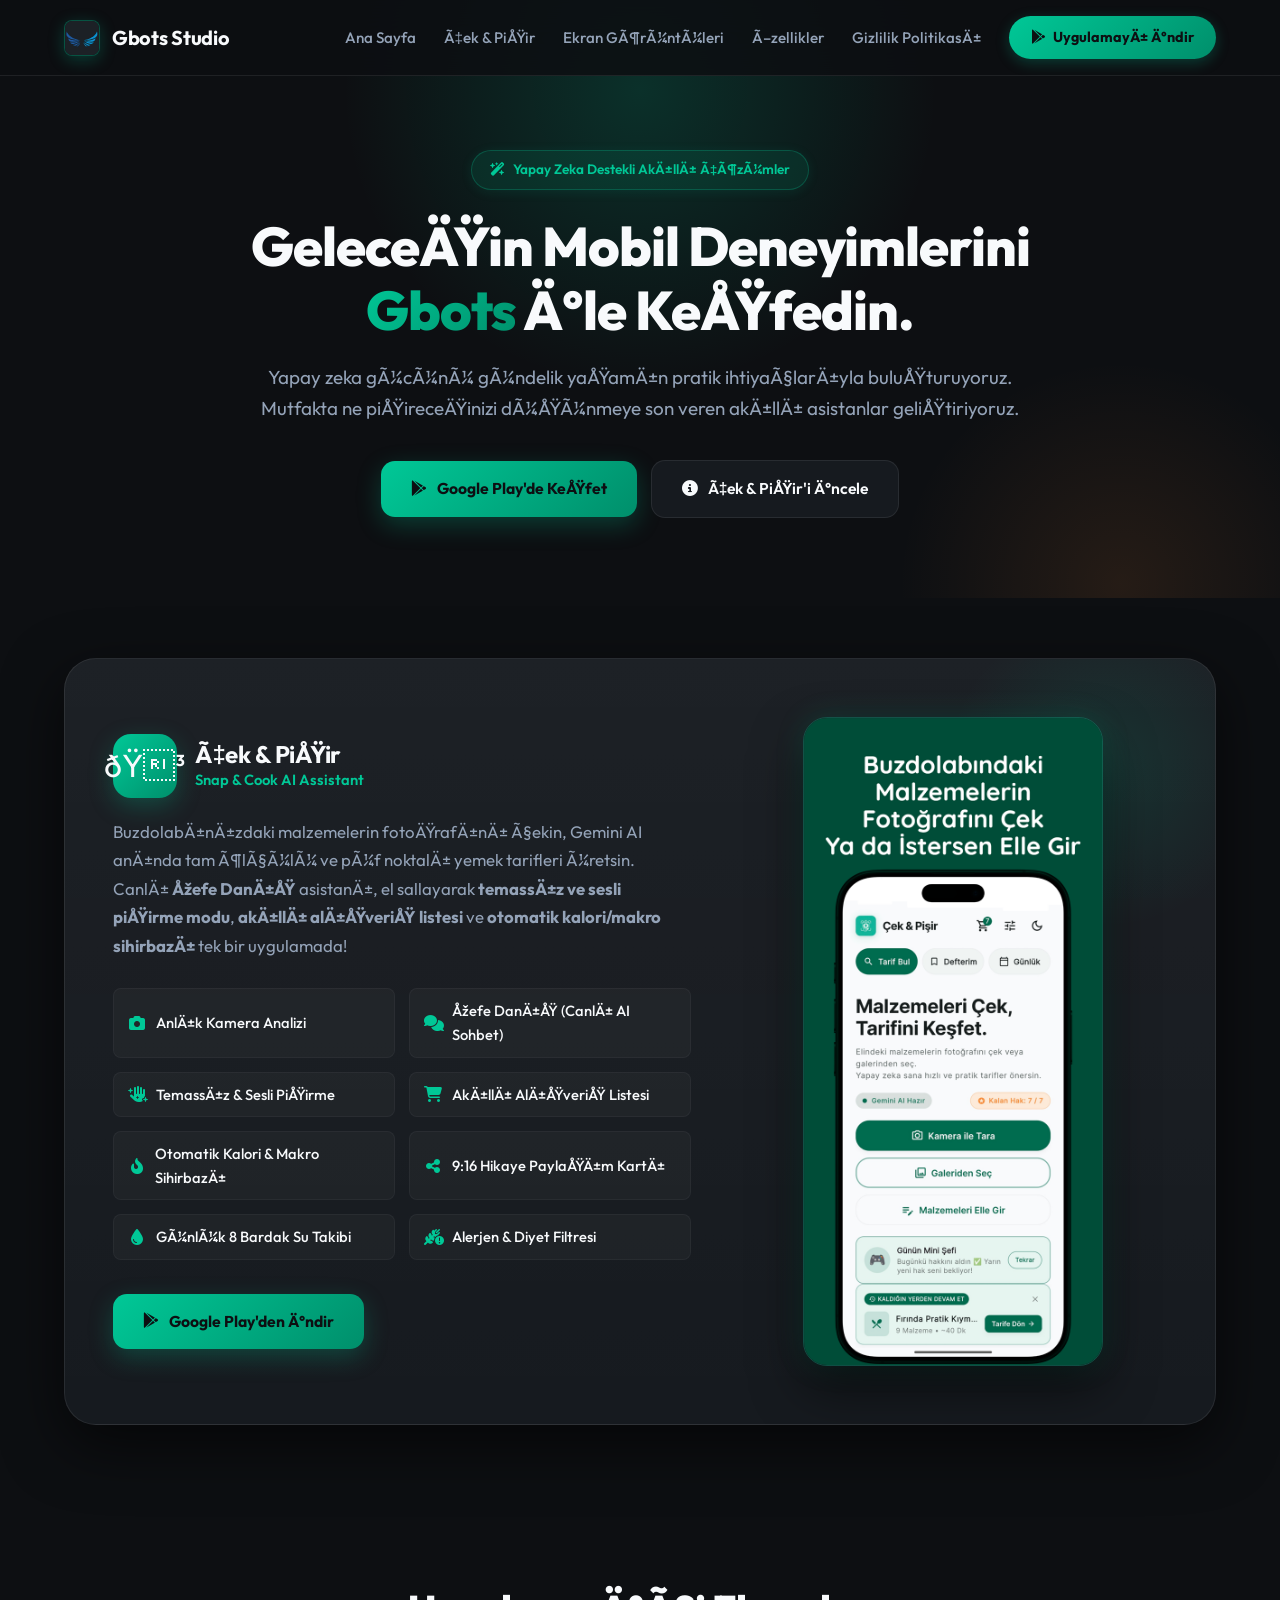
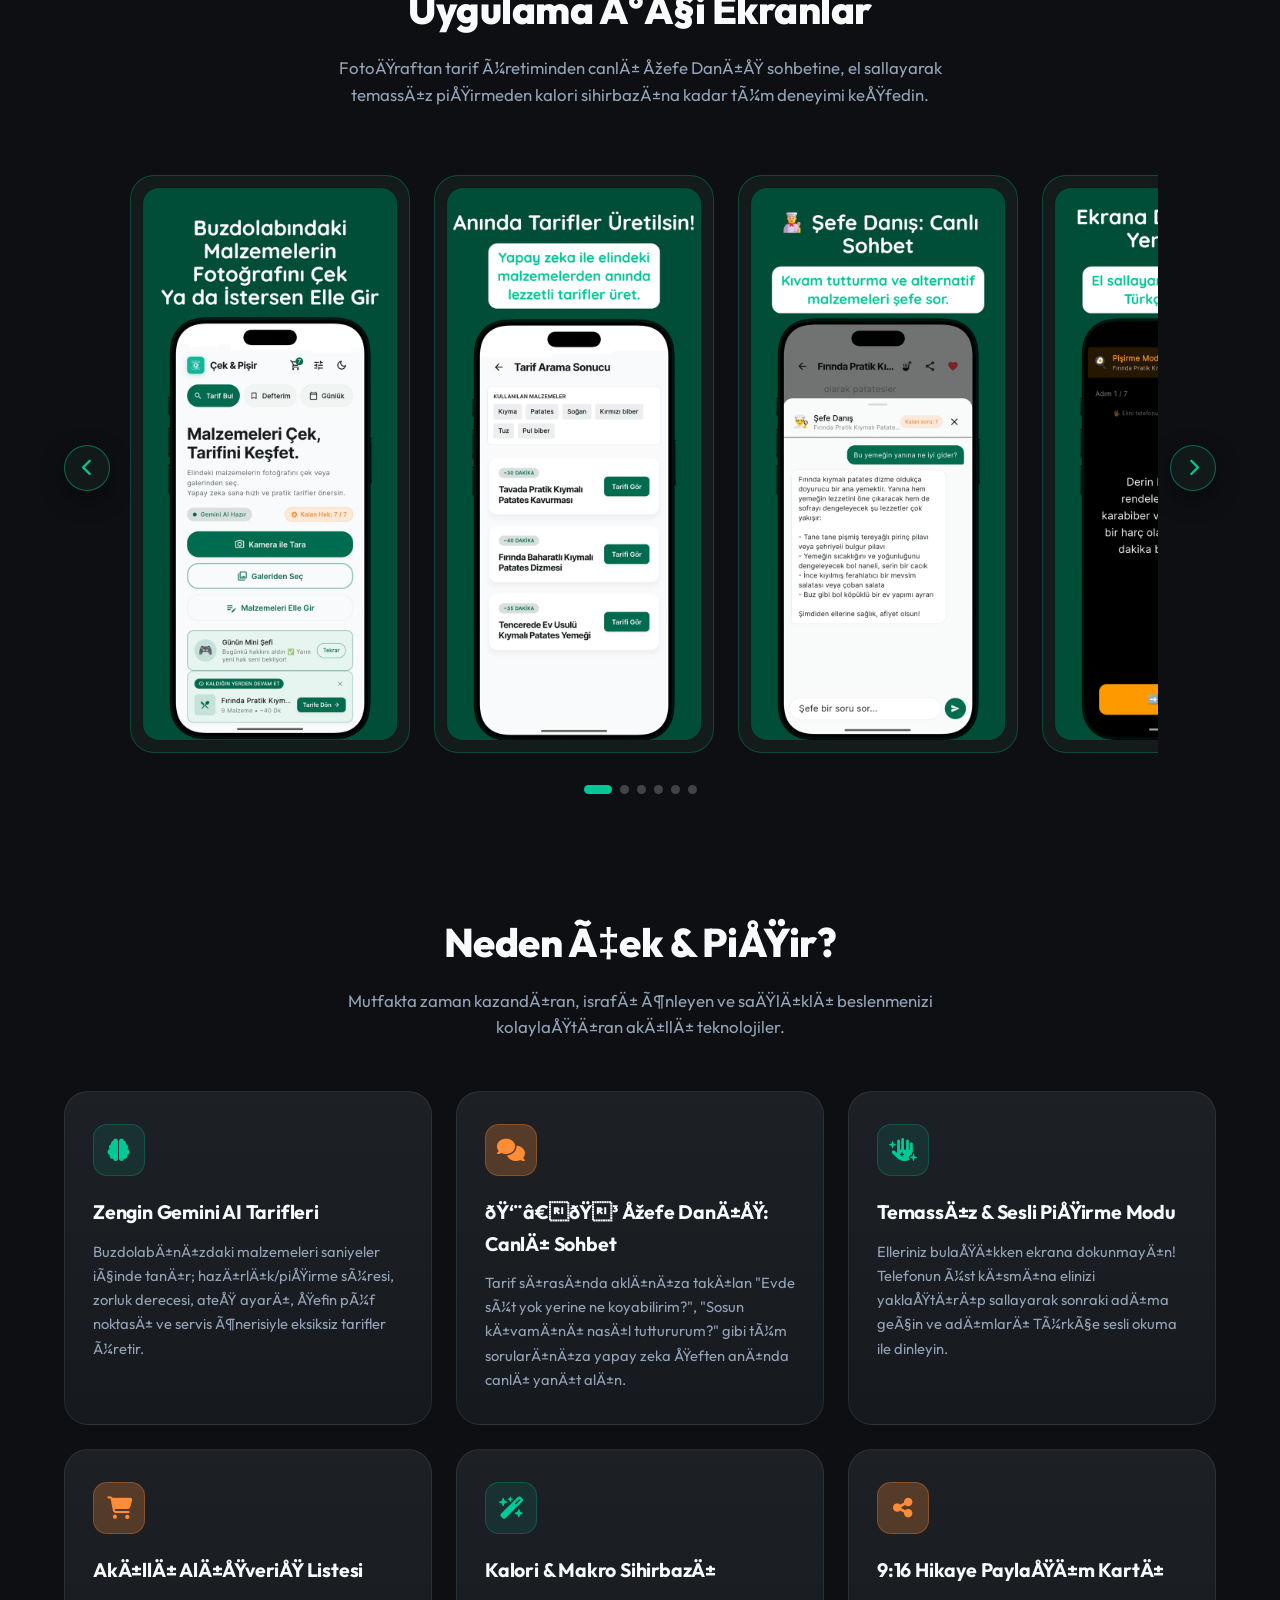
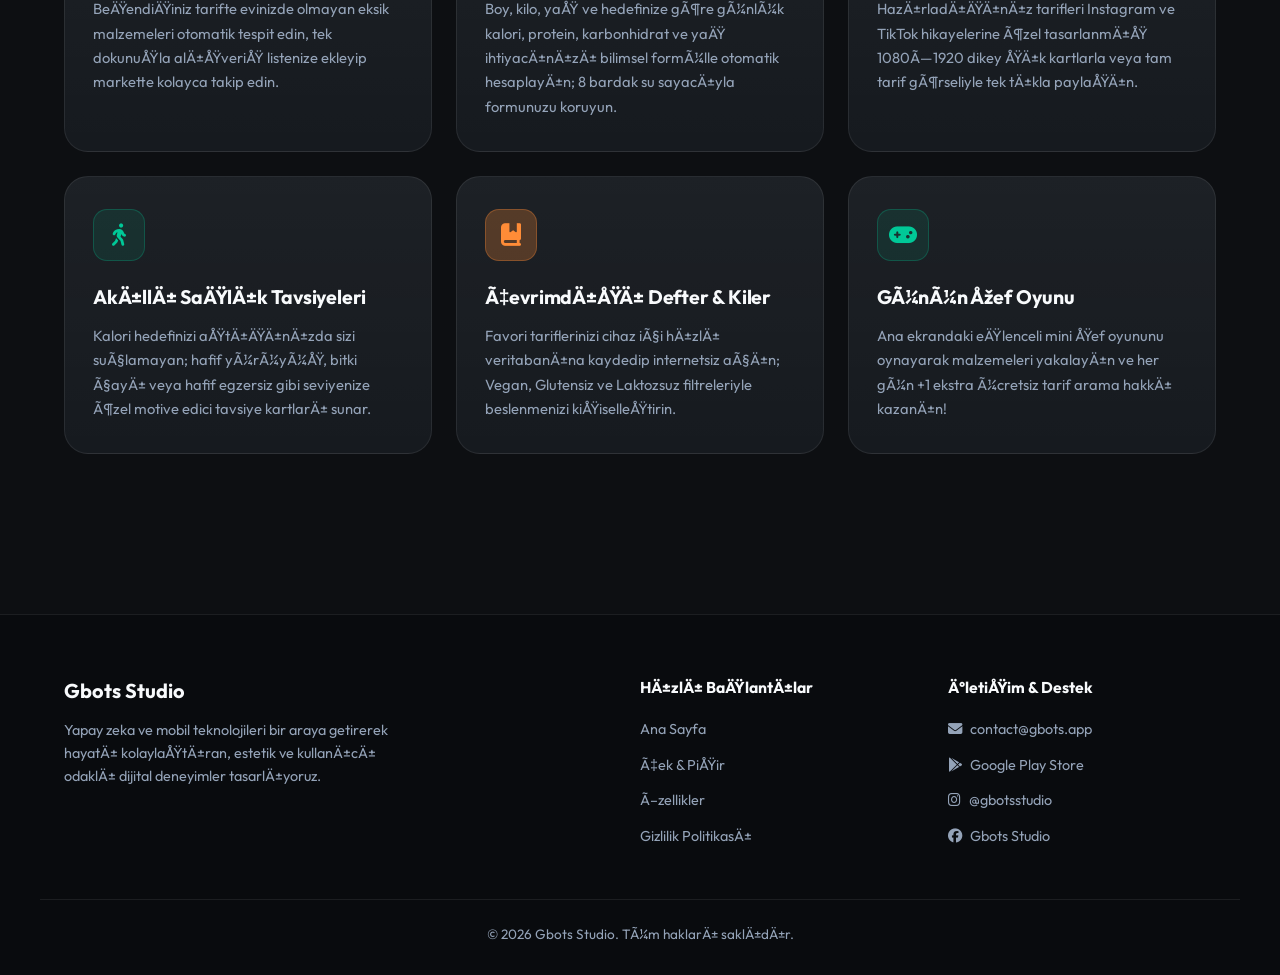
==== index.html @ 01e2a4a3 "Convert app screenshots section into interactive horizontal carousel" ====
<!DOCTYPE html>
<html lang="tr">
<head>
  <!-- Google tag (gtag.js) -->
  <script async src="https://www.googletagmanager.com/gtag/js?id=G-J3KHKY1W8P"></script>
  <script>
    window.dataLayer = window.dataLayer || [];
    function gtag(){dataLayer.push(arguments);}
    gtag('js', new Date());
  
    gtag('config', 'G-J3KHKY1W8P');
  </script>


	<meta name="yandex-verification" content="6ecc2328c390e54e" />


	<!-- Yandex.Metrika counter -->
	<script type="text/javascript">
    (function(m,e,t,r,i,k,a){
        m[i]=m[i]||function(){(m[i].a=m[i].a||[]).push(arguments)};
        m[i].l=1*new Date();
        for (var j = 0; j < document.scripts.length; j++) {if (document.scripts[j].src === r) { return; }}
        k=e.createElement(t),a=e.getElementsByTagName(t)[0],k.async=1,k.src=r,a.parentNode.insertBefore(k,a)
    })(window, document,'script','https://mc.yandex.ru/metrika/tag.js?id=114102320', 'ym');

    ym(114102320, 'init', {ssr:true, clickmap:true, referrer: document.referrer, url: location.href, accurateTrackBounce:true, trackLinks:true});
	</script>
	<noscript><div><img src="https://mc.yandex.ru/watch/114102320" style="position:absolute; left:-9999px;" alt="" /></div></noscript>
	<!-- /Yandex.Metrika counter -->

  <meta charset="UTF-8">
  <meta name="viewport" content="width=device-width, initial-scale=1.0, maximum-scale=5.0">
  
  <!-- Optimize Edilmiş SEO Başlık ve Açıklama -->
  <title>Çek & Pişir - Yapay Zeka Yemek Tarifi, Şefe Danış ve Kalori Asistanı | Gbots Studio</title>
  <meta name="description" content="Buzdolabındaki malzemelerin fotoğrafını çekin, Gemini AI destekli Çek & Pişir saniyeler içinde pratik yemek tarifleri üretsin. Canlı Şefe Danış sohbeti, temassız el sallama ile pişirme, akıllı alışveriş listesi ve kalori/makro sihirbazı tek uygulamada!">
  <meta name="keywords" content="çek ve pişir, yapay zeka yemek tarifi, şefe danış, buzdolabındaki malzemelerle yemek, temassız pişirme modu, akıllı alışveriş listesi, kalori takibi, makro hesaplama, su hatırlatıcı, gemini ai yemek asistanı, gbots studio">
  <meta name="author" content="Gbots Studio">
  <meta name="robots" content="index, follow">
  <meta name="theme-color" content="#00C897">
  <link rel="canonical" href="https://gbots.app/">

  <!-- Open Graph / Sosyal Medya Paylaşım Etiketleri -->
  <meta property="og:type" content="website">
  <meta property="og:locale" content="tr_TR">
  <meta property="og:url" content="https://gbots.app/">
  <meta property="og:site_name" content="Gbots Studio">
  <meta property="og:title" content="Çek & Pişir | Yapay Zeka Destekli Mutfak ve Kalori Asistanı">
  <meta property="og:description" content="Evdeki malzemelerin fotoğrafını çekin, Gemini AI anında lezzetli tarifler üretsin. Eller serbest pişirme modu ve kalori günlüğü bir arada!">
  <meta property="og:image" content="https://gbots.app/og-image.png">
  <meta property="og:image:width" content="1920">
  <meta property="og:image:height" content="1080">
  <meta property="og:image:alt" content="Çek & Pişir - Yapay Zeka Destekli Mutfak ve Kalori Asistanı">

  <!-- Twitter Card -->
  <meta name="twitter:card" content="summary_large_image">
  <meta name="twitter:title" content="Çek & Pişir | Yapay Zeka Yemek Tarifi ve Kalori Takibi">
  <meta name="twitter:description" content="Buzdolabındaki malzemeleri fotoğrafla, anında kişiselleştirilmiş tarifler al.">
  <meta name="twitter:image" content="https://gbots.app/og-image.png">

  <!-- Faviconlar -->
  <link rel="icon" href="favicon.ico">
  <link rel="icon" href="favicon.png" type="image/png" sizes="32x32">
  <link rel="icon" href="favicon.png" type="image/png" sizes="48x48">
  <link rel="icon" href="favicon.svg" type="image/svg+xml" sizes="any">
  <link rel="apple-touch-icon" href="apple-touch-icon.png" sizes="180x180">

  <!-- Fontlar ve Stiller -->
  <link rel="preconnect" href="https://fonts.googleapis.com">
  <link rel="preconnect" href="https://fonts.gstatic.com" crossorigin>
  <link href="https://fonts.googleapis.com/css2?family=Outfit:wght@400;500;600;700;800&display=swap" rel="stylesheet">
  <link rel="stylesheet" href="https://cdnjs.cloudflare.com/ajax/libs/font-awesome/6.4.0/css/all.min.css">
  <link rel="stylesheet" href="styles.css?v=2.1">

  <style>
    @media (min-width: 769px) {
      .mobile-toggle, #mobileToggle {
        display: none !important;
        visibility: hidden !important;
        opacity: 0 !important;
        pointer-events: none !important;
      }
    }
    .app-info h2 {
      font-size: 1.5rem;
      font-weight: 700;
      margin: 0;
      line-height: 1.2;
    }
    .hero-screenshot-showcase {
      display: flex;
      justify-content: center;
      align-items: center;
      position: relative;
      padding: 10px 0;
    }
    .hero-screenshot-showcase img {
      width: 100%;
      max-width: 300px;
      height: auto;
      border-radius: 24px;
      box-shadow: 0 22px 50px rgba(0, 0, 0, 0.55), 0 0 28px rgba(0, 200, 151, 0.18);
      border: 1px solid rgba(0, 200, 151, 0.3);
      transition: transform 0.35s ease;
    }
    .hero-screenshot-showcase img:hover {
      transform: translateY(-6px) scale(1.015);
    }
    .screenshots-section {
      padding: 72px 0 36px;
      position: relative;
    }
    .carousel-wrapper {
      position: relative;
      margin-top: 32px;
      display: flex;
      align-items: center;
    }
    .screenshots-track {
      display: flex;
      gap: 24px;
      overflow-x: auto;
      scroll-snap-type: x mandatory;
      scroll-behavior: smooth;
      padding: 16px 8px 24px;
      -ms-overflow-style: none;
      scrollbar-width: none;
      width: 100%;
    }
    .screenshots-track::-webkit-scrollbar {
      display: none;
    }
    .screenshot-card {
      flex: 0 0 280px;
      scroll-snap-align: center;
      background: rgba(22, 32, 29, 0.78);
      border: 1px solid rgba(0, 200, 151, 0.25);
      border-radius: 24px;
      padding: 12px;
      transition: transform 0.3s ease, border-color 0.3s ease, box-shadow 0.3s ease;
      display: flex;
      flex-direction: column;
      align-items: center;
      user-select: none;
    }
    @media (max-width: 600px) {
      .screenshot-card {
        flex: 0 0 78%;
        max-width: 290px;
      }
    }
    .screenshot-card:hover {
      transform: translateY(-6px);
      border-color: rgba(0, 200, 151, 0.65);
      box-shadow: 0 18px 40px rgba(0, 0, 0, 0.45);
    }
    .screenshot-card img {
      width: 100%;
      height: auto;
      border-radius: 16px;
      display: block;
      pointer-events: none;
    }
    .carousel-btn {
      width: 46px;
      height: 46px;
      border-radius: 50%;
      background: rgba(18, 28, 25, 0.92);
      border: 1px solid rgba(0, 200, 151, 0.45);
      color: #00C897;
      display: flex;
      align-items: center;
      justify-content: center;
      cursor: pointer;
      font-size: 1.1rem;
      transition: all 0.25s ease;
      flex-shrink: 0;
      z-index: 5;
      box-shadow: 0 8px 24px rgba(0, 0, 0, 0.4);
    }
    .carousel-btn:hover {
      background: #00C897;
      color: #091310;
      transform: scale(1.08);
    }
    .carousel-btn.prev {
      margin-right: 12px;
    }
    .carousel-btn.next {
      margin-left: 12px;
    }
    @media (max-width: 600px) {
      .carousel-btn {
        width: 38px;
        height: 38px;
        font-size: 0.95rem;
      }
      .carousel-btn.prev { margin-right: 6px; }
      .carousel-btn.next { margin-left: 6px; }
    }
    .carousel-dots {
      display: flex;
      justify-content: center;
      align-items: center;
      gap: 8px;
      margin-top: 8px;
    }
    .carousel-dot {
      width: 9px;
      height: 9px;
      border-radius: 999px;
      background: rgba(255, 255, 255, 0.22);
      border: none;
      padding: 0;
      cursor: pointer;
      transition: all 0.3s ease;
    }
    .carousel-dot.active {
      width: 28px;
      background: #00C897;
    }
  </style>

  <!-- Schema.org Yapılandırılmış Veri (Mobil Uygulama + Organizasyon) -->
  <script type="application/ld+json">
  {
    "@context": "https://schema.org",
    "@graph": [
      {
        "@type": "Organization",
        "name": "Gbots Studio",
        "url": "https://gbots.app/",
        "logo": "https://gbots.app/logo.svg",
        "email": "contact@gbots.app",
        "sameAs": [
          "https://www.instagram.com/gbotsstudio",
          "https://www.facebook.com/gbotsstudio/"
        ]
      },
      {
        "@type": "SoftwareApplication",
        "name": "Çek & Pişir - Snap & Cook AI Assistant",
        "operatingSystem": "Android",
        "applicationCategory": "FoodAndDrinkApplication",
        "softwareVersion": "1.0.8",
        "screenshot": [
          "https://gbots.app/screenshots/screenshot1.png",
          "https://gbots.app/screenshots/screenshot2.png",
          "https://gbots.app/screenshots/screenshot3.png",
          "https://gbots.app/screenshots/screenshot4.png",
          "https://gbots.app/screenshots/screenshot5.png",
          "https://gbots.app/screenshots/screenshot6.png"
        ],
        "description": "Buzdolabınızdaki malzemelerin fotoğrafını çekin, Gemini AI anında lezzetli ve pratik yemek tarifleri üretsin. Canlı Şefe Danış sohbeti, temassız el sallama ve sesli okuma ile eller serbest pişirme, akıllı alışveriş listesi, otomatik kalori/makro sihirbazı ve su hatırlatıcı tek uygulamada.",
        "installUrl": "https://play.google.com/store/apps/details?id=com.gbots.cekpisir",
        "offers": {
          "@type": "Offer",
          "price": "0",
          "priceCurrency": "TRY"
        },
        "author": {
          "@type": "Organization",
          "name": "Gbots Studio"
        }
      }
    ]
  }
  </script>
</head>
<body>

  <!-- Navbar -->
  <header>
    <nav class="navbar" id="navbar" aria-label="Ana Menü">
      <div class="container nav-container">
        <a href="index.html" class="brand-logo">
          <div class="logo-badge">
            <img src="logo.svg" alt="Gbots Studio - Yapay Zeka Mobil Uygulama Stüdyosu Logosu" width="36" height="36">
          </div>
          <span>Gbots Studio</span>
        </a>

        <!-- Mobile Hamburger Button (Only visible on Mobile <= 768px) -->
        <button class="mobile-toggle" id="mobileToggle" onclick="toggleMobileNav()" aria-label="Menüyü Aç/Kapat" aria-expanded="false">
          <i class="fa-solid fa-bars" id="toggleIcon" aria-hidden="true"></i>
        </button>

        <ul class="nav-links" id="navLinks">
          <li><a href="#hero">Ana Sayfa</a></li>
          <li><a href="#featured">Çek & Pişir</a></li>
          <li><a href="#screenshots">Ekran Görüntüleri</a></li>
          <li><a href="#features">Özellikler</a></li>
          <li><a href="privacy.html">Gizlilik Politikası</a></li>
          <li>
            <a href="https://play.google.com/store/apps/details?id=com.gbots.cekpisir" target="_blank" rel="noopener" class="btn-nav">
              <i class="fa-brands fa-google-play" aria-hidden="true"></i> Uygulamayı İndir
            </a>
          </li>
        </ul>
      </div>
    </nav>
  </header>

  <main>
    <!-- Hero Section -->
    <section id="hero" class="hero">
      <div class="hero-glow"></div>
      <div class="hero-glow-secondary"></div>
      <div class="container hero-content">
        <div class="tag-badge">
          <i class="fa-solid fa-wand-magic-sparkles" aria-hidden="true"></i> Yapay Zeka Destekli Akıllı Çözümler
        </div>
        <h1 class="hero-title">
          Geleceğin Mobil Deneyimlerini <span>Gbots</span> İle Keşfedin.
        </h1>
        <p class="hero-subtitle">
          Yapay zeka gücünü gündelik yaşamın pratik ihtiyaçlarıyla buluşturuyoruz. Mutfakta ne pişireceğinizi düşünmeye son veren akıllı asistanlar geliştiriyoruz.
        </p>
        <div class="hero-cta">
          <a href="https://play.google.com/store/apps/details?id=com.gbots.cekpisir" target="_blank" rel="noopener" class="btn-primary">
            <i class="fa-brands fa-google-play" aria-hidden="true"></i> Google Play'de Keşfet
          </a>
          <a href="#featured" class="btn-secondary">
            <i class="fa-solid fa-circle-info" aria-hidden="true"></i> Çek & Pişir'i İncele
          </a>
        </div>
      </div>
    </section>

    <!-- Featured App Section -->
    <section id="featured" class="featured-section">
      <div class="container">
        <div class="featured-card">
          <div class="card-content">
            <div class="app-meta">
              <div class="app-icon" aria-hidden="true">🍳</div>
              <div class="app-info">
                <h2>Çek & Pişir</h2>
                <p>Snap & Cook AI Assistant</p>
              </div>
            </div>
            <p class="app-desc">
              Buzdolabınızdaki malzemelerin fotoğrafını çekin, Gemini AI anında tam ölçülü ve püf noktalı yemek tarifleri üretsin. Canlı <strong>Şefe Danış</strong> asistanı, el sallayarak <strong>temassız ve sesli pişirme modu</strong>, <strong>akıllı alışveriş listesi</strong> ve <strong>otomatik kalori/makro sihirbazı</strong> tek bir uygulamada!
            </p>

            <div class="features-list">
              <div class="feature-item">
                <i class="fa-solid fa-camera" aria-hidden="true"></i> Anlık Kamera Analizi
              </div>
              <div class="feature-item">
                <i class="fa-solid fa-comments" aria-hidden="true"></i> Şefe Danış (Canlı AI Sohbet)
              </div>
              <div class="feature-item">
                <i class="fa-solid fa-hand-sparkles" aria-hidden="true"></i> Temassız & Sesli Pişirme
              </div>
              <div class="feature-item">
                <i class="fa-solid fa-cart-shopping" aria-hidden="true"></i> Akıllı Alışveriş Listesi
              </div>
              <div class="feature-item">
                <i class="fa-solid fa-fire-flame-curved" aria-hidden="true"></i> Otomatik Kalori & Makro Sihirbazı
              </div>
              <div class="feature-item">
                <i class="fa-solid fa-share-nodes" aria-hidden="true"></i> 9:16 Hikaye Paylaşım Kartı
              </div>
              <div class="feature-item">
                <i class="fa-solid fa-droplet" aria-hidden="true"></i> Günlük 8 Bardak Su Takibi
              </div>
              <div class="feature-item">
                <i class="fa-solid fa-wheat-awn-circle-exclamation" aria-hidden="true"></i> Alerjen & Diyet Filtresi
              </div>
            </div>

            <a href="https://play.google.com/store/apps/details?id=com.gbots.cekpisir" target="_blank" rel="noopener" class="btn-primary">
              <i class="fa-brands fa-google-play" aria-hidden="true"></i> Google Play'den İndir
            </a>
          </div>

          <div class="mockup-wrapper">
            <div class="hero-screenshot-showcase">
              <img src="screenshots/screenshot1.png" alt="Çek & Pişir Ana Ekran - Fotoğrafı Çek, Yapay Zeka Tarif Üretsin" width="300" height="652" loading="eager">
            </div>
          </div>
        </div>
      </div>
    </section>

    <!-- App Screenshots Gallery Section -->
    <section id="screenshots" class="screenshots-section">
      <div class="container">
        <div class="section-header">
          <h2 class="section-title">Uygulama İçi Ekranlar</h2>
          <p class="section-subtitle">Fotoğraftan tarif üretiminden canlı Şefe Danış sohbetine, el sallayarak temassız pişirmeden kalori sihirbazına kadar tüm deneyimi keşfedin.</p>
        </div>

        <div class="carousel-wrapper">
          <button class="carousel-btn prev" onclick="scrollScreenshots(-1)" aria-label="Önceki Ekran">
            <i class="fa-solid fa-chevron-left" aria-hidden="true"></i>
          </button>

          <div class="screenshots-track" id="screenshotsTrack">
            <div class="screenshot-card">
              <img src="screenshots/screenshot1.png" alt="Çek & Pişir - Fotoğrafı Çek, Yapay Zeka Tarif Üretsin" width="330" height="717" loading="lazy">
            </div>
            <div class="screenshot-card">
              <img src="screenshots/screenshot2.png" alt="Çek & Pişir - Püf Noktalarıyla Adım Adım Tarifler" width="330" height="717" loading="lazy">
            </div>
            <div class="screenshot-card">
              <img src="screenshots/screenshot3.png" alt="Çek & Pişir - Şefe Danış: Tarif İçinde Canlı Sohbet" width="330" height="717" loading="lazy">
            </div>
            <div class="screenshot-card">
              <img src="screenshots/screenshot4.png" alt="Çek & Pişir - El Sallayarak Temassız & Sesli Pişirme Modu" width="330" height="717" loading="lazy">
            </div>
            <div class="screenshot-card">
              <img src="screenshots/screenshot5.png" alt="Çek & Pişir - Akıllı Alışveriş Listesi ve 9:16 Hikaye Kartı" width="330" height="717" loading="lazy">
            </div>
            <div class="screenshot-card">
              <img src="screenshots/screenshot6.png" alt="Çek & Pişir - Kalori & Makro Sihirbazı ve Su Takibi" width="330" height="717" loading="lazy">
            </div>
          </div>

          <button class="carousel-btn next" onclick="scrollScreenshots(1)" aria-label="Sonraki Ekran">
            <i class="fa-solid fa-chevron-right" aria-hidden="true"></i>
          </button>
        </div>

        <div class="carousel-dots" id="carouselDots">
          <button class="carousel-dot active" onclick="scrollToScreenshot(0)" aria-label="1. Ekran"></button>
          <button class="carousel-dot" onclick="scrollToScreenshot(1)" aria-label="2. Ekran"></button>
          <button class="carousel-dot" onclick="scrollToScreenshot(2)" aria-label="3. Ekran"></button>
          <button class="carousel-dot" onclick="scrollToScreenshot(3)" aria-label="4. Ekran"></button>
          <button class="carousel-dot" onclick="scrollToScreenshot(4)" aria-label="5. Ekran"></button>
          <button class="carousel-dot" onclick="scrollToScreenshot(5)" aria-label="6. Ekran"></button>
        </div>
      </div>
    </section>

    <!-- Features Grid Section -->
    <section id="features" class="features-section">
      <div class="container">
        <div class="section-header">
          <h2 class="section-title">Neden Çek & Pişir?</h2>
          <p class="section-subtitle">Mutfakta zaman kazandıran, israfı önleyen ve sağlıklı beslenmenizi kolaylaştıran akıllı teknolojiler.</p>
        </div>

        <div class="grid-features">
          <div class="card">
            <div class="card-icon"><i class="fa-solid fa-brain" aria-hidden="true"></i></div>
            <h3>Zengin Gemini AI Tarifleri</h3>
            <p>Buzdolabınızdaki malzemeleri saniyeler içinde tanır; hazırlık/pişirme süresi, zorluk derecesi, ateş ayarı, şefin püf noktası ve servis önerisiyle eksiksiz tarifler üretir.</p>
          </div>

          <div class="card">
            <div class="card-icon orange"><i class="fa-solid fa-comments" aria-hidden="true"></i></div>
            <h3>👨‍🍳 Şefe Danış: Canlı Sohbet</h3>
            <p>Tarif sırasında aklınıza takılan "Evde süt yok yerine ne koyabilirim?", "Sosun kıvamını nasıl tuttururum?" gibi tüm sorularınıza yapay zeka şeften anında canlı yanıt alın.</p>
          </div>

          <div class="card">
            <div class="card-icon"><i class="fa-solid fa-hand-sparkles" aria-hidden="true"></i></div>
            <h3>Temassız & Sesli Pişirme Modu</h3>
            <p>Elleriniz bulaşıkken ekrana dokunmayın! Telefonun üst kısmına elinizi yaklaştırıp sallayarak sonraki adıma geçin ve adımları Türkçe sesli okuma ile dinleyin.</p>
          </div>

          <div class="card">
            <div class="card-icon orange"><i class="fa-solid fa-cart-shopping" aria-hidden="true"></i></div>
            <h3>Akıllı Alışveriş Listesi</h3>
            <p>Beğendiğiniz tarifte evinizde olmayan eksik malzemeleri otomatik tespit edin, tek dokunuşla alışveriş listenize ekleyip markette kolayca takip edin.</p>
          </div>

          <div class="card">
            <div class="card-icon"><i class="fa-solid fa-wand-magic-sparkles" aria-hidden="true"></i></div>
            <h3>Kalori & Makro Sihirbazı</h3>
            <p>Boy, kilo, yaş ve hedefinize göre günlük kalori, protein, karbonhidrat ve yağ ihtiyacınızı bilimsel formülle otomatik hesaplayın; 8 bardak su sayacıyla formunuzu koruyun.</p>
          </div>

          <div class="card">
            <div class="card-icon orange"><i class="fa-solid fa-share-nodes" aria-hidden="true"></i></div>
            <h3>9:16 Hikaye Paylaşım Kartı</h3>
            <p>Hazırladığınız tarifleri Instagram ve TikTok hikayelerine özel tasarlanmış 1080×1920 dikey şık kartlarla veya tam tarif görseliyle tek tıkla paylaşın.</p>
          </div>

          <div class="card">
            <div class="card-icon"><i class="fa-solid fa-person-walking" aria-hidden="true"></i></div>
            <h3>Akıllı Sağlık Tavsiyeleri</h3>
            <p>Kalori hedefinizi aştığınızda sizi suçlamayan; hafif yürüyüş, bitki çayı veya hafif egzersiz gibi seviyenize özel motive edici tavsiye kartları sunar.</p>
          </div>

          <div class="card">
            <div class="card-icon orange"><i class="fa-solid fa-book-bookmark" aria-hidden="true"></i></div>
            <h3>Çevrimdışı Defter & Kiler</h3>
            <p>Favori tariflerinizi cihaz içi hızlı veritabanına kaydedip internetsiz açın; Vegan, Glutensiz ve Laktozsuz filtreleriyle beslenmenizi kişiselleştirin.</p>
          </div>

          <div class="card">
            <div class="card-icon"><i class="fa-solid fa-gamepad" aria-hidden="true"></i></div>
            <h3>Günün Şef Oyunu</h3>
            <p>Ana ekrandaki eğlenceli mini şef oyununu oynayarak malzemeleri yakalayın ve her gün +1 ekstra ücretsiz tarif arama hakkı kazanın!</p>
          </div>
        </div>
      </div>
    </section>
  </main>

  <!-- Footer -->
  <footer class="footer">
    <div class="container footer-grid">
      <div class="footer-brand">
        <h4>Gbots Studio</h4>
        <p>Yapay zeka ve mobil teknolojileri bir araya getirerek hayatı kolaylaştıran, estetik ve kullanıcı odaklı dijital deneyimler tasarlıyoruz.</p>
      </div>
      <div class="footer-links">
        <h5>Hızlı Bağlantılar</h5>
        <ul>
          <li><a href="#hero">Ana Sayfa</a></li>
          <li><a href="#featured">Çek & Pişir</a></li>
          <li><a href="#features">Özellikler</a></li>
          <li><a href="privacy.html">Gizlilik Politikası</a></li>
        </ul>
      </div>
      <div class="footer-links">
        <h5>İletişim & Destek</h5>
        <ul>
          <li><a href="mailto:contact@gbots.app"><i class="fa-solid fa-envelope" aria-hidden="true"></i> contact@gbots.app</a></li>
          <li><a href="https://play.google.com/store/apps/details?id=com.gbots.cekpisir" target="_blank" rel="noopener"><i class="fa-brands fa-google-play" aria-hidden="true"></i> Google Play Store</a></li>
          <li><a href="https://www.instagram.com/gbotsstudio" target="_blank" rel="noopener"><i class="fa-brands fa-instagram" aria-hidden="true"></i> @gbotsstudio</a></li>
          <li><a href="https://www.facebook.com/gbotsstudio/" target="_blank" rel="noopener"><i class="fa-brands fa-facebook" aria-hidden="true"></i> Gbots Studio</a></li>
        </ul>
      </div>
    </div>
    <div class="container footer-bottom">
      <p>&copy; 2026 Gbots Studio. Tüm hakları saklıdır.</p>
    </div>
  </footer>

  <!-- Interactive JavaScript for Mobile Navigation -->
  <script>
    function toggleMobileNav() {
      const navLinks = document.getElementById('navLinks');
      const mobileToggle = document.getElementById('mobileToggle');
      const toggleIcon = document.getElementById('toggleIcon');
      if (!navLinks) return;

      const isOpen = navLinks.classList.toggle('active');
      if (mobileToggle) mobileToggle.setAttribute('aria-expanded', isOpen);
      if (toggleIcon) {
        if (isOpen) {
          toggleIcon.classList.remove('fa-bars');
          toggleIcon.classList.add('fa-xmark');
        } else {
          toggleIcon.classList.remove('fa-xmark');
          toggleIcon.classList.add('fa-bars');
        }
      }
    }

    function scrollScreenshots(direction) {
      const track = document.getElementById('screenshotsTrack');
      if (!track) return;
      const card = track.querySelector('.screenshot-card');
      const step = card ? (card.offsetWidth + 24) : 304;
      track.scrollBy({ left: direction * step, behavior: 'smooth' });
    }

    function scrollToScreenshot(index) {
      const track = document.getElementById('screenshotsTrack');
      if (!track) return;
      const cards = track.querySelectorAll('.screenshot-card');
      if (cards[index]) {
        const left = cards[index].offsetLeft - (track.clientWidth - cards[index].offsetWidth) / 2;
        track.scrollTo({ left: Math.max(0, left), behavior: 'smooth' });
      }
    }

    document.addEventListener('DOMContentLoaded', () => {
      const track = document.getElementById('screenshotsTrack');
      const dots = document.querySelectorAll('#carouselDots .carousel-dot');
      if (track && dots.length > 0) {
        track.addEventListener('scroll', () => {
          const cards = track.querySelectorAll('.screenshot-card');
          if (!cards.length) return;
          const step = cards[0].offsetWidth + 24;
          const idx = Math.min(dots.length - 1, Math.max(0, Math.round(track.scrollLeft / step)));
          dots.forEach((d, i) => d.classList.toggle('active', i === idx));
        }, { passive: true });
      }

      const navLinks = document.getElementById('navLinks');
      const mobileToggle = document.getElementById('mobileToggle');
      const toggleIcon = document.getElementById('toggleIcon');

      // Close menu when clicking on any nav link
      if (navLinks) {
        navLinks.querySelectorAll('a').forEach(link => {
          link.addEventListener('click', () => {
            navLinks.classList.remove('active');
            if (mobileToggle) mobileToggle.setAttribute('aria-expanded', 'false');
            if (toggleIcon) {
              toggleIcon.classList.remove('fa-xmark');
              toggleIcon.classList.add('fa-bars');
            }
          });
        });
      }

      // Close menu when clicking outside
      document.addEventListener('click', (e) => {
        if (navLinks && mobileToggle && !navLinks.contains(e.target) && !mobileToggle.contains(e.target) && navLinks.classList.contains('active')) {
          navLinks.classList.remove('active');
          mobileToggle.setAttribute('aria-expanded', 'false');
          if (toggleIcon) {
            toggleIcon.classList.remove('fa-xmark');
            toggleIcon.classList.add('fa-bars');
          }
        }
      });
    });
  </script>
</body>
</html>
---- styles.css ----
:root {
  --bg-primary: #0D0F12;
  --bg-surface: #161A1F;
  --bg-surface-elevated: #20262E;
  --primary-mint: #00C897;
  --primary-mint-hover: #00E6AE;
  --primary-mint-glow: rgba(0, 200, 151, 0.25);
  --primary-mint-subtle: rgba(0, 200, 151, 0.1);
  --accent-orange: #FF8C37;
  --accent-orange-glow: rgba(255, 140, 55, 0.25);
  --text-main: #F8FAFC;
  --text-muted: #94A3B8;
  --border-color: rgba(255, 255, 255, 0.08);
  --border-hover: rgba(0, 200, 151, 0.35);
  --gradient-accent: linear-gradient(135deg, #00C897 0%, #008F6B 100%);
  --gradient-orange: linear-gradient(135deg, #FF8C37 0%, #E65100 100%);
  --gradient-card: linear-gradient(180deg, rgba(255, 255, 255, 0.03) 0%, rgba(255, 255, 255, 0) 100%);
  --font-family: 'Outfit', -apple-system, BlinkMacSystemFont, 'Segoe UI', Roboto, sans-serif;
  --radius-sm: 8px;
  --radius-md: 14px;
  --radius-lg: 24px;
  --radius-xl: 32px;
}

* {
  box-sizing: border-box;
  margin: 0;
  padding: 0;
}

html {
  scroll-behavior: smooth;
  scroll-padding-top: 84px; /* Sabit navbar'ın bölüm başlıklarını kapatmasını önler */
  font-family: var(--font-family);
  background-color: var(--bg-primary);
  color: var(--text-main);
  -webkit-tap-highlight-color: transparent;
}

body {
  line-height: 1.6;
  overflow-x: hidden;
  position: relative;
  background-color: var(--bg-primary);
  -webkit-font-smoothing: antialiased;
  -moz-osx-font-smoothing: grayscale;
}

/* Erişilebilirlik: Klavye ile gezinme odağı */
a:focus-visible,
button:focus-visible {
  outline: 2px solid var(--primary-mint);
  outline-offset: 4px;
  border-radius: 4px;
}

/* ── Container ── */
.container {
  width: 100%;
  max-width: 1200px;
  margin: 0 auto;
  padding: 0 24px;
}

/* ── Navigation Bar ── */
.navbar {
  position: fixed;
  top: 0;
  left: 0;
  width: 100%;
  z-index: 1000;
  background: rgba(13, 15, 18, 0.85);
  backdrop-filter: blur(20px);
  -webkit-backdrop-filter: blur(20px);
  border-bottom: 1px solid var(--border-color);
  padding: 16px 0;
  transition: all 0.3s ease;
}

.nav-container {
  display: flex;
  justify-content: space-between;
  align-items: center;
}

.brand-logo {
  display: flex;
  align-items: center;
  gap: 12px;
  text-decoration: none;
  color: var(--text-main);
  font-weight: 700;
  font-size: 1.25rem;
  letter-spacing: -0.3px;
  z-index: 1002;
}

.logo-badge {
  width: 36px;
  height: 36px;
  border-radius: var(--radius-sm);
  display: flex;
  align-items: center;
  justify-content: center;
  box-shadow: 0 4px 16px var(--primary-mint-glow);
  overflow: hidden;
  flex-shrink: 0;
  background: rgba(0, 200, 151, 0.1);
  border: 1px solid rgba(0, 200, 151, 0.3);
}

.logo-badge img,
.logo-badge svg {
  width: 100%;
  height: 100%;
  object-fit: contain;
  display: block;
}

.nav-links {
  display: flex;
  align-items: center;
  gap: 28px;
  list-style: none;
}

.nav-links a {
  color: var(--text-muted);
  text-decoration: none;
  font-weight: 500;
  font-size: 0.95rem;
  transition: color 0.2s ease;
  padding: 6px 0;
}

.nav-links a:hover {
  color: var(--primary-mint);
}

.btn-nav {
  background: var(--gradient-accent) !important;
  color: #0D0F12 !important;
  padding: 10px 22px !important;
  border-radius: 99px !important;
  font-weight: 700 !important;
  font-size: 0.9rem !important;
  box-shadow: 0 4px 14px var(--primary-mint-glow);
  transition: transform 0.2s ease, box-shadow 0.2s ease !important;
  display: inline-flex;
  align-items: center;
  gap: 8px;
}

.btn-nav:hover {
  transform: translateY(-2px);
  box-shadow: 0 6px 20px rgba(0, 200, 151, 0.45);
  color: #0D0F12 !important;
}

/* Mobile Hamburger Toggle (STRICTLY HIDDEN ON DESKTOP) */
.mobile-toggle {
  display: none !important;
  background: rgba(255, 255, 255, 0.05);
  border: 1px solid var(--border-color);
  border-radius: var(--radius-sm);
  color: var(--text-main);
  font-size: 1.25rem;
  cursor: pointer;
  padding: 8px 12px;
  z-index: 1002;
  transition: all 0.2s ease;
}

.mobile-toggle:hover,
.mobile-toggle:focus {
  color: var(--primary-mint);
  border-color: rgba(0, 200, 151, 0.4);
}

/* ── Hero Section ── */
.hero {
  padding: 150px 0 80px 0;
  position: relative;
  overflow: hidden;
  text-align: center;
}

.hero-glow {
  position: absolute;
  top: 15%;
  left: 50%;
  transform: translate(-50%, -50%);
  width: 600px;
  height: 600px;
  max-width: 90vw;
  background: radial-gradient(circle, rgba(0, 200, 151, 0.18) 0%, rgba(13, 15, 18, 0) 70%);
  pointer-events: none;
  z-index: 0;
}

.hero-glow-secondary {
  position: absolute;
  top: 60%;
  left: 70%;
  width: 450px;
  height: 450px;
  max-width: 80vw;
  background: radial-gradient(circle, rgba(255, 140, 55, 0.1) 0%, rgba(13, 15, 18, 0) 70%);
  pointer-events: none;
  z-index: 0;
}

.hero-content {
  position: relative;
  z-index: 1;
  max-width: 840px;
  margin: 0 auto;
}

.tag-badge {
  display: inline-flex;
  align-items: center;
  gap: 8px;
  background: var(--primary-mint-subtle);
  border: 1px solid rgba(0, 200, 151, 0.25);
  color: var(--primary-mint);
  padding: 8px 18px;
  border-radius: 99px;
  font-size: 0.85rem;
  font-weight: 600;
  margin-bottom: 24px;
  box-shadow: 0 2px 12px rgba(0, 200, 151, 0.1);
}

.hero-title {
  font-size: clamp(2.1rem, 5.5vw, 3.4rem);
  font-weight: 800;
  line-height: 1.18;
  letter-spacing: -1px;
  margin-bottom: 20px;
}

.hero-title span {
  background: var(--gradient-accent);
  -webkit-background-clip: text;
  background-clip: text;
  -webkit-text-fill-color: transparent;
}

.hero-subtitle {
  font-size: clamp(1rem, 2.5vw, 1.18rem);
  color: var(--text-muted);
  line-height: 1.65;
  margin-bottom: 36px;
  padding: 0 10px;
}

.hero-cta {
  display: flex;
  justify-content: center;
  align-items: center;
  gap: 14px;
  flex-wrap: wrap;
}

.btn-primary {
  display: inline-flex;
  align-items: center;
  justify-content: center;
  gap: 10px;
  background: var(--gradient-accent);
  color: #0D0F12;
  padding: 15px 30px;
  border-radius: var(--radius-md);
  font-size: 0.98rem;
  font-weight: 700;
  text-decoration: none;
  transition: all 0.25s ease;
  box-shadow: 0 8px 24px var(--primary-mint-glow);
  cursor: pointer;
}

.btn-primary:hover {
  transform: translateY(-3px);
  box-shadow: 0 12px 32px rgba(0, 200, 151, 0.4);
}

.btn-secondary {
  display: inline-flex;
  align-items: center;
  justify-content: center;
  gap: 10px;
  background: var(--bg-surface);
  border: 1px solid var(--border-color);
  color: var(--text-main);
  padding: 15px 30px;
  border-radius: var(--radius-md);
  font-size: 0.98rem;
  font-weight: 600;
  text-decoration: none;
  transition: all 0.25s ease;
}

.btn-secondary:hover {
  background: var(--bg-surface-elevated);
  border-color: rgba(255, 255, 255, 0.2);
  transform: translateY(-3px);
}

/* ── Featured App Section ── */
.featured-section {
  padding: 60px 0 80px 0;
  position: relative;
}

.featured-card {
  background: var(--bg-surface);
  border: 1px solid var(--border-color);
  border-radius: var(--radius-xl);
  padding: 48px;
  display: grid;
  grid-template-columns: 1.15fr 0.85fr;
  gap: 48px;
  align-items: center;
  box-shadow: 0 20px 60px rgba(0, 0, 0, 0.6);
  position: relative;
  overflow: hidden;
  background-image: var(--gradient-card);
}

.featured-card::before {
  content: '';
  position: absolute;
  top: -50px;
  right: -50px;
  width: 320px;
  height: 320px;
  background: radial-gradient(circle, rgba(0, 200, 151, 0.12) 0%, transparent 70%);
  pointer-events: none;
}

.app-meta {
  display: flex;
  align-items: center;
  gap: 18px;
  margin-bottom: 20px;
}

.app-icon {
  width: 64px;
  height: 64px;
  border-radius: 18px;
  background: var(--gradient-accent);
  display: flex;
  align-items: center;
  justify-content: center;
  font-size: 2rem;
  box-shadow: 0 8px 24px var(--primary-mint-glow);
  flex-shrink: 0;
}

.app-info h2,
.app-info h3 {
  font-size: 1.85rem;
  font-weight: 800;
  letter-spacing: -0.5px;
  line-height: 1.2;
}

.app-info p {
  color: var(--primary-mint);
  font-size: 0.92rem;
  font-weight: 600;
}

.app-desc {
  color: var(--text-muted);
  font-size: 1.05rem;
  line-height: 1.7;
  margin-bottom: 28px;
}

.features-list {
  display: grid;
  grid-template-columns: repeat(2, 1fr);
  gap: 14px;
  margin-bottom: 34px;
}

.feature-item {
  display: flex;
  align-items: center;
  gap: 10px;
  font-size: 0.92rem;
  font-weight: 500;
  color: var(--text-main);
  background: rgba(255, 255, 255, 0.03);
  padding: 10px 14px;
  border-radius: var(--radius-sm);
  border: 1px solid rgba(255, 255, 255, 0.04);
}

.feature-item i {
  color: var(--primary-mint);
  font-size: 1rem;
  width: 18px;
  text-align: center;
}

/* App Mockup Phone UI */
.mockup-wrapper {
  display: flex;
  justify-content: center;
  align-items: center;
  width: 100%;
}

.mockup-phone {
  width: 100%;
  max-width: 320px;
  background: #090B0E;
  border: 3px solid rgba(255, 255, 255, 0.12);
  border-radius: 36px;
  padding: 16px 14px;
  box-shadow: 0 24px 60px rgba(0, 0, 0, 0.8), 0 0 40px rgba(0, 200, 151, 0.12);
  position: relative;
}

.mockup-notch {
  width: 90px;
  height: 14px;
  background: #1A1F26;
  border-radius: 99px;
  margin: 0 auto 16px auto;
}

.mockup-header {
  display: flex;
  justify-content: space-between;
  align-items: center;
  padding: 0 4px 14px 4px;
  border-bottom: 1px solid var(--border-color);
  margin-bottom: 14px;
}

.mockup-header h4 {
  font-size: 1rem;
  font-weight: 700;
  color: var(--text-main);
}

.badge-green {
  background: var(--primary-mint-subtle);
  color: var(--primary-mint);
  padding: 3px 10px;
  border-radius: 99px;
  font-size: 0.72rem;
  font-weight: 700;
  border: 1px solid rgba(0, 200, 151, 0.3);
}

.mockup-item {
  background: var(--bg-surface);
  border: 1px solid var(--border-color);
  border-radius: var(--radius-md);
  padding: 12px;
  margin-bottom: 10px;
  display: flex;
  align-items: center;
  gap: 12px;
  transition: transform 0.2s ease;
}

.mockup-item:last-child {
  margin-bottom: 0;
}

.mockup-item-icon {
  width: 38px;
  height: 38px;
  border-radius: 10px;
  background: rgba(255, 255, 255, 0.05);
  display: flex;
  align-items: center;
  justify-content: center;
  font-size: 1.25rem;
  flex-shrink: 0;
}

.mockup-item-text h5 {
  font-size: 0.88rem;
  font-weight: 700;
  color: var(--text-main);
  margin-bottom: 2px;
}

.mockup-item-text p {
  font-size: 0.75rem;
  color: var(--text-muted);
}

/* ── Features Section (Grid 6 Cards) ── */
.features-section {
  padding: 80px 0;
}

.section-header {
  text-align: center;
  margin-bottom: 50px;
}

.section-title {
  font-size: clamp(1.8rem, 4vw, 2.5rem);
  font-weight: 800;
  letter-spacing: -0.5px;
  margin-bottom: 14px;
}

.section-subtitle {
  color: var(--text-muted);
  max-width: 620px;
  margin: 0 auto;
  font-size: 1.05rem;
  line-height: 1.6;
}

.grid-features {
  display: grid;
  grid-template-columns: repeat(3, 1fr);
  gap: 24px;
}

.card {
  background: var(--bg-surface);
  border: 1px solid var(--border-color);
  border-radius: var(--radius-lg);
  padding: 32px 28px;
  transition: all 0.3s cubic-bezier(0.16, 1, 0.3, 1);
  background-image: var(--gradient-card);
  display: flex;
  flex-direction: column;
}

.card:hover {
  transform: translateY(-6px);
  border-color: var(--border-hover);
  box-shadow: 0 16px 40px rgba(0, 0, 0, 0.4), 0 0 20px var(--primary-mint-glow);
}

.card-icon {
  width: 52px;
  height: 52px;
  border-radius: 14px;
  background: var(--primary-mint-subtle);
  color: var(--primary-mint);
  border: 1px solid rgba(0, 200, 151, 0.25);
  display: flex;
  align-items: center;
  justify-content: center;
  font-size: 1.4rem;
  margin-bottom: 20px;
}

.card-icon.orange {
  background: var(--accent-orange-glow);
  color: var(--accent-orange);
  border-color: rgba(255, 140, 55, 0.3);
}

.card h3 {
  font-size: 1.22rem;
  font-weight: 700;
  margin-bottom: 12px;
  letter-spacing: -0.2px;
}

.card p {
  color: var(--text-muted);
  font-size: 0.92rem;
  line-height: 1.65;
}

/* ── Footer ── */
.footer {
  border-top: 1px solid var(--border-color);
  padding: 60px 0 30px 0;
  margin-top: 80px;
  background: #090B0E;
}

.footer-grid {
  display: grid;
  grid-template-columns: 2fr 1fr 1fr;
  gap: 40px;
  margin-bottom: 40px;
}

.footer-brand h4 {
  font-size: 1.25rem;
  font-weight: 700;
  margin-bottom: 12px;
}

.footer-brand p {
  color: var(--text-muted);
  font-size: 0.9rem;
  max-width: 360px;
  line-height: 1.6;
}

.footer-links h5 {
  font-size: 0.98rem;
  font-weight: 700;
  margin-bottom: 16px;
  color: var(--text-main);
}

.footer-links ul {
  list-style: none;
}

.footer-links li {
  margin-bottom: 10px;
}

.footer-links a {
  color: var(--text-muted);
  text-decoration: none;
  font-size: 0.9rem;
  transition: color 0.2s ease;
  display: inline-flex;
  align-items: center;
  gap: 8px;
}

.footer-links a:hover {
  color: var(--primary-mint);
}

.footer-bottom {
  text-align: center;
  color: var(--text-muted);
  font-size: 0.85rem;
  padding-top: 24px;
  border-top: 1px solid var(--border-color);
}

/* ── Responsive Queries ── */

@media (min-width: 769px) {
  .mobile-toggle {
    display: none !important;
  }
  .nav-links {
    display: flex !important;
    position: static !important;
    transform: none !important;
    opacity: 1 !important;
    pointer-events: auto !important;
    background: transparent !important;
    box-shadow: none !important;
    padding: 0 !important;
    border: none !important;
  }
}

@media (max-width: 1024px) {
  .grid-features {
    grid-template-columns: repeat(2, 1fr);
    gap: 20px;
  }
}

@media (max-width: 860px) {
  .featured-card {
    grid-template-columns: 1fr;
    padding: 36px 28px;
    gap: 40px;
  }

  .mockup-wrapper {
    margin-top: 10px;
  }
  
  .footer-grid {
    grid-template-columns: 1fr 1fr;
    gap: 30px;
  }
}

@media (max-width: 768px) {
  /* Mobile Navigation Drawer */
  .mobile-toggle {
    display: flex !important;
    align-items: center;
    justify-content: center;
  }

  .nav-links {
    position: fixed;
    top: 68px;
    left: 0;
    width: 100%;
    background: rgba(13, 15, 18, 0.98);
    backdrop-filter: blur(24px);
    -webkit-backdrop-filter: blur(24px);
    flex-direction: column;
    align-items: flex-start;
    padding: 24px 24px 32px 24px;
    gap: 18px;
    border-bottom: 1px solid var(--border-color);
    box-shadow: 0 20px 40px rgba(0, 0, 0, 0.7);
    transform: translateY(-150%);
    opacity: 0;
    pointer-events: none;
    transition: transform 0.35s cubic-bezier(0.16, 1, 0.3, 1), opacity 0.3s ease;
  }

  .nav-links.active {
    transform: translateY(0);
    opacity: 1;
    pointer-events: auto;
  }

  .nav-links li {
    width: 100%;
  }

  .nav-links a {
    display: block;
    font-size: 1.05rem;
    padding: 8px 0;
    width: 100%;
    border-bottom: 1px solid rgba(255, 255, 255, 0.04);
  }

  .btn-nav {
    display: flex;
    justify-content: center;
    width: 100%;
    margin-top: 10px;
    padding: 14px 20px !important;
    text-align: center;
  }

  /* Hero adjustments */
  .hero {
    padding: 120px 0 60px 0;
  }

  .hero-cta {
    flex-direction: column;
    width: 100%;
    gap: 12px;
  }

  .hero-cta .btn-primary,
  .hero-cta .btn-secondary {
    width: 100%;
    padding: 14px 20px;
  }

  .grid-features {
    grid-template-columns: 1fr;
    gap: 16px;
  }

  .footer-grid {
    grid-template-columns: 1fr;
    gap: 28px;
  }
}

@media (max-width: 480px) {
  .container {
    padding: 0 16px;
  }

  .featured-card {
    padding: 24px 18px;
    border-radius: var(--radius-lg);
  }

  .app-icon {
    width: 52px;
    height: 52px;
    font-size: 1.6rem;
    border-radius: 14px;
  }

  .app-info h2,
  .app-info h3 {
    font-size: 1.5rem;
  }

  .features-list {
    grid-template-columns: 1fr;
    gap: 10px;
  }

  .feature-item {
    font-size: 0.88rem;
    padding: 8px 12px;
  }

  .mockup-phone {
    max-width: 100%;
    padding: 14px 10px;
    border-radius: 28px;
  }

  .card {
    padding: 24px 20px;
  }
}

/* Hareket hassasiyeti olan kullanıcılar için animasyonları yumuşatır */
@media (prefers-reduced-motion: reduce) {
  html {
    scroll-behavior: auto;
  }
  *,
  *::before,
  *::after {
    animation-duration: 0.01ms !important;
    animation-iteration-count: 1 !important;
    transition-duration: 0.01ms !important;
  }
}
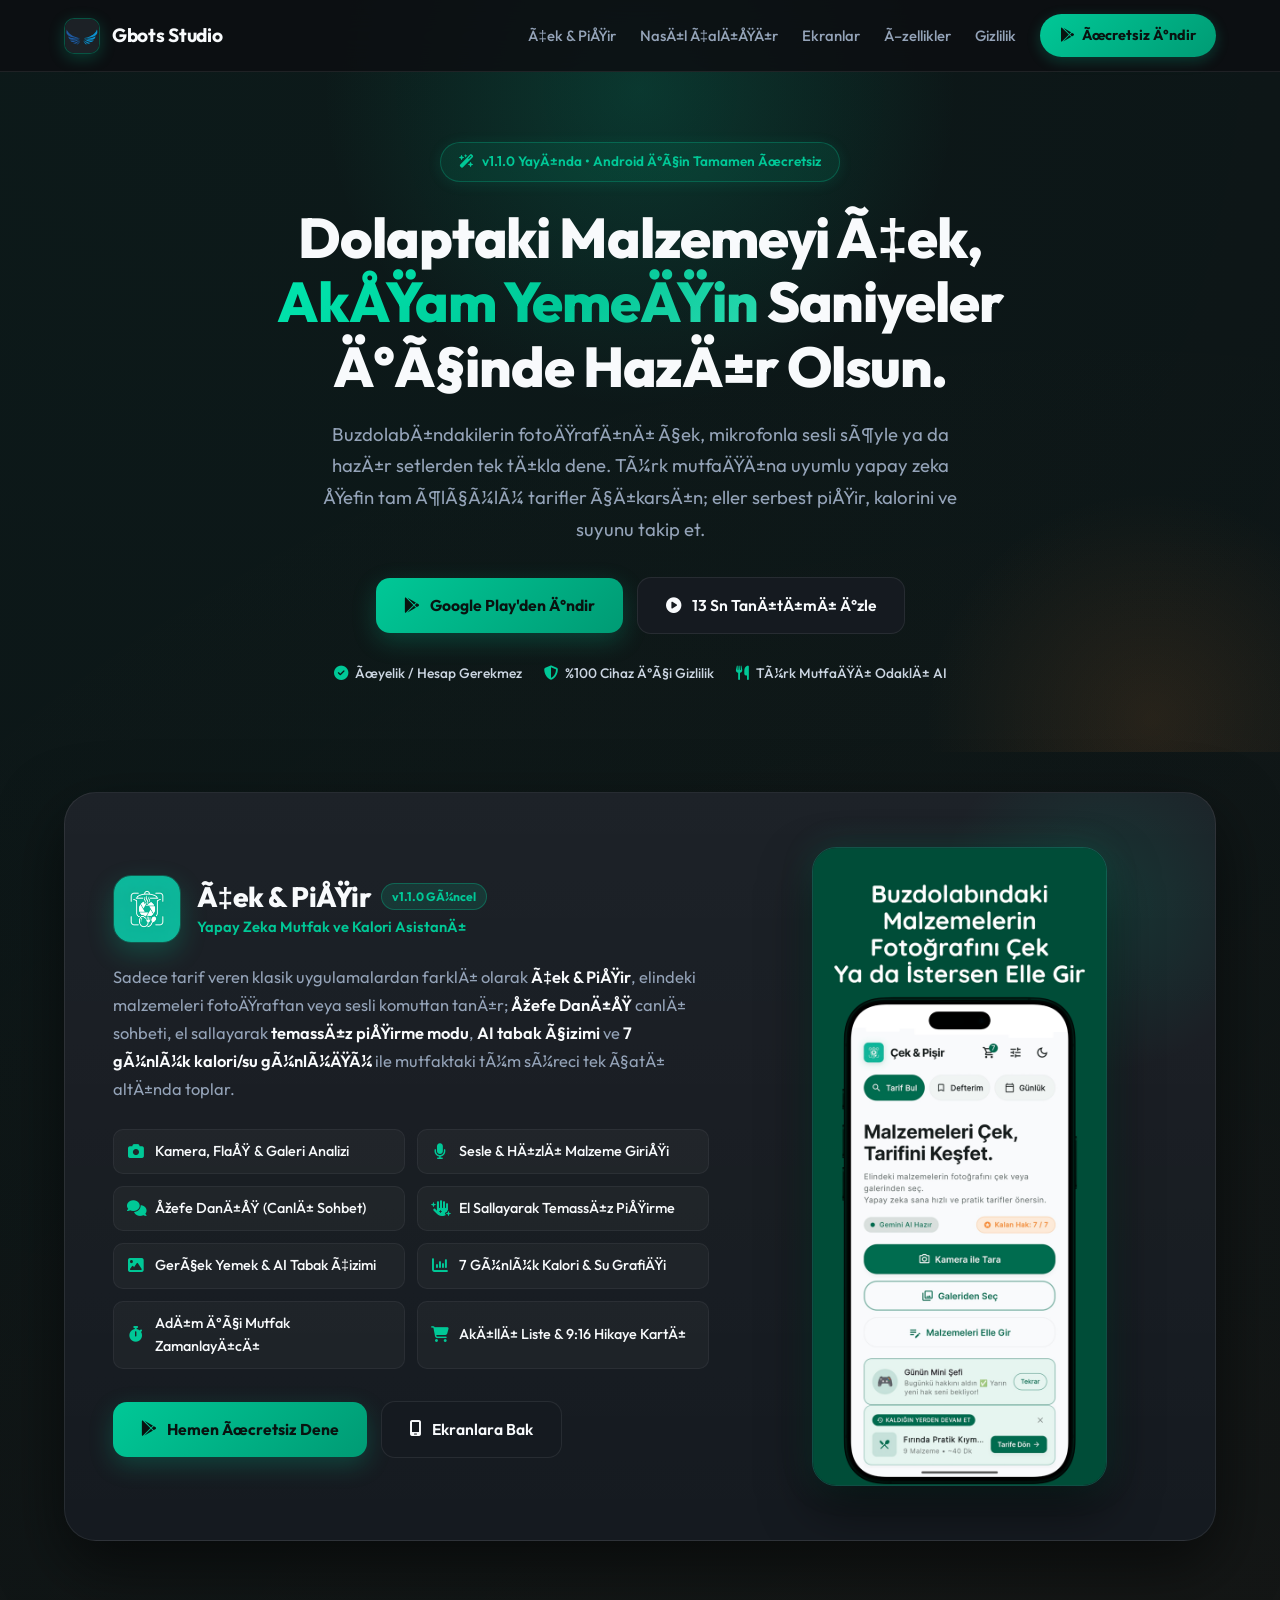
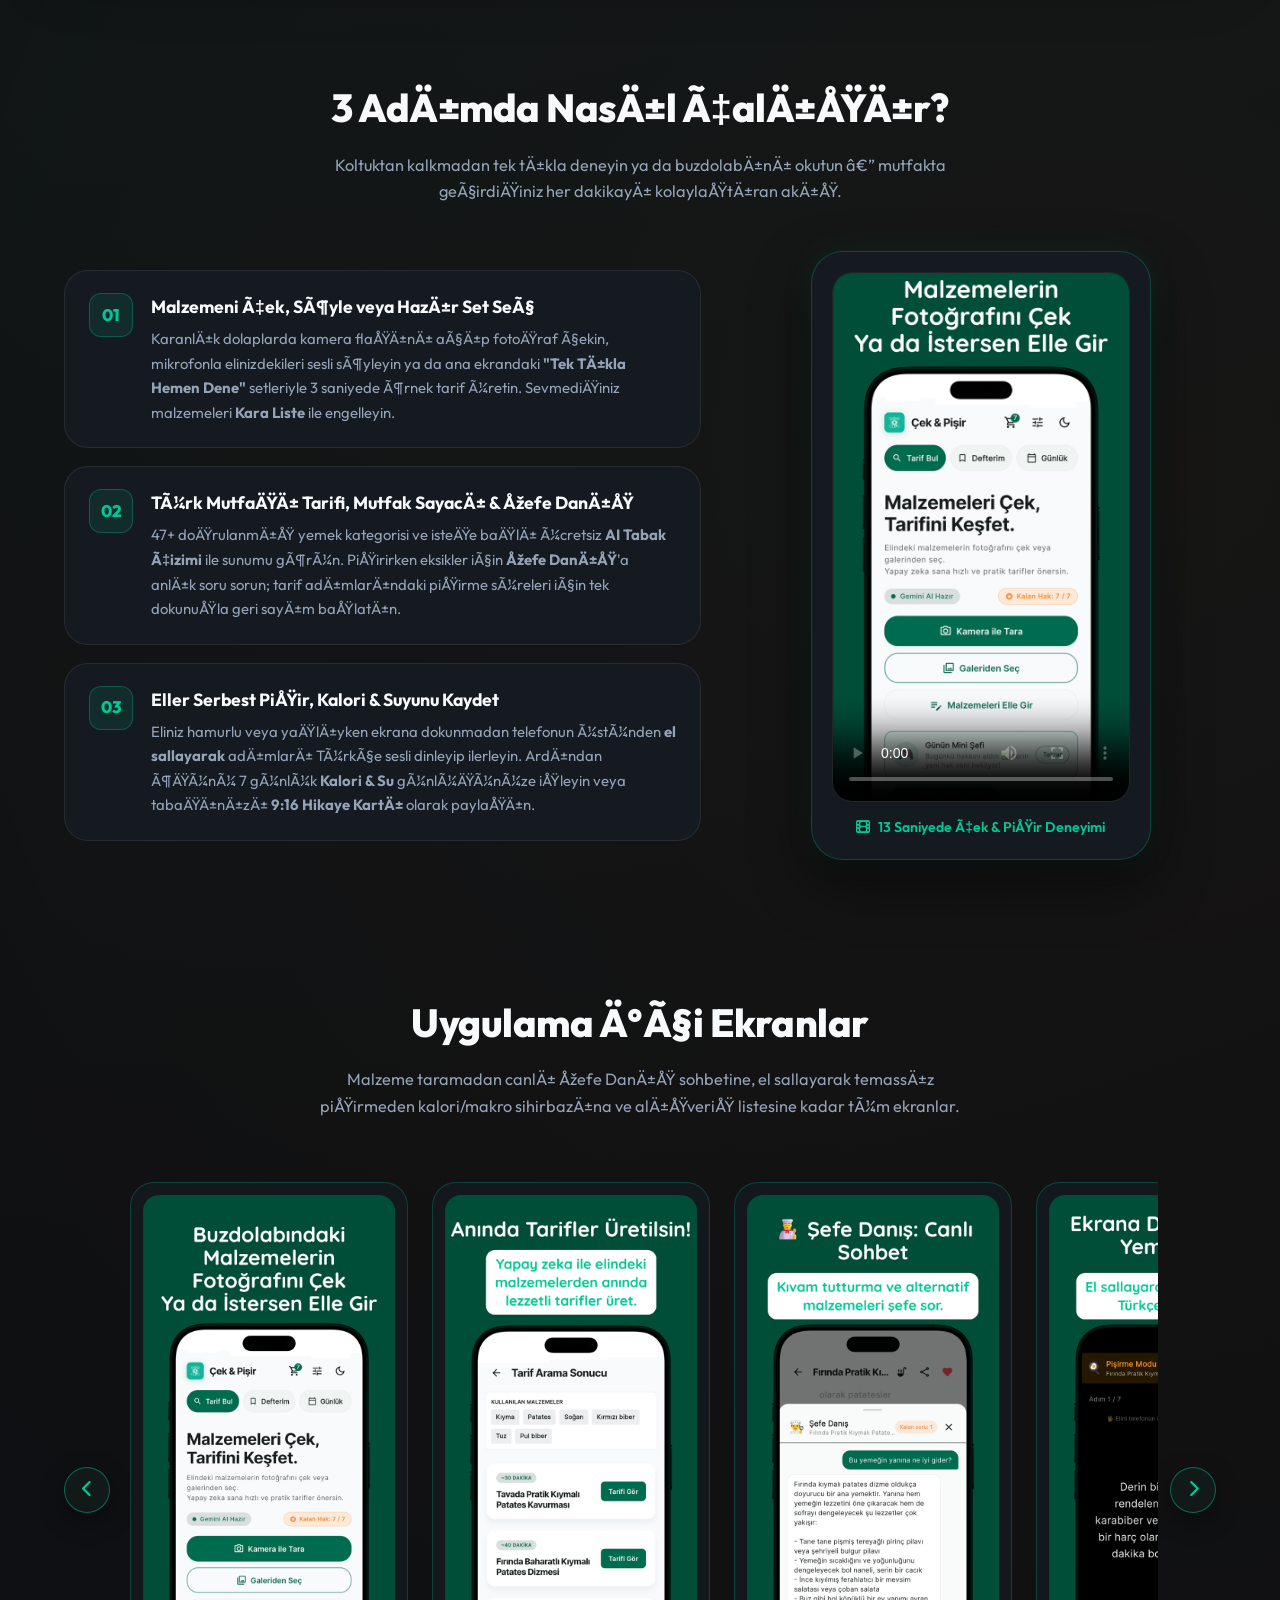
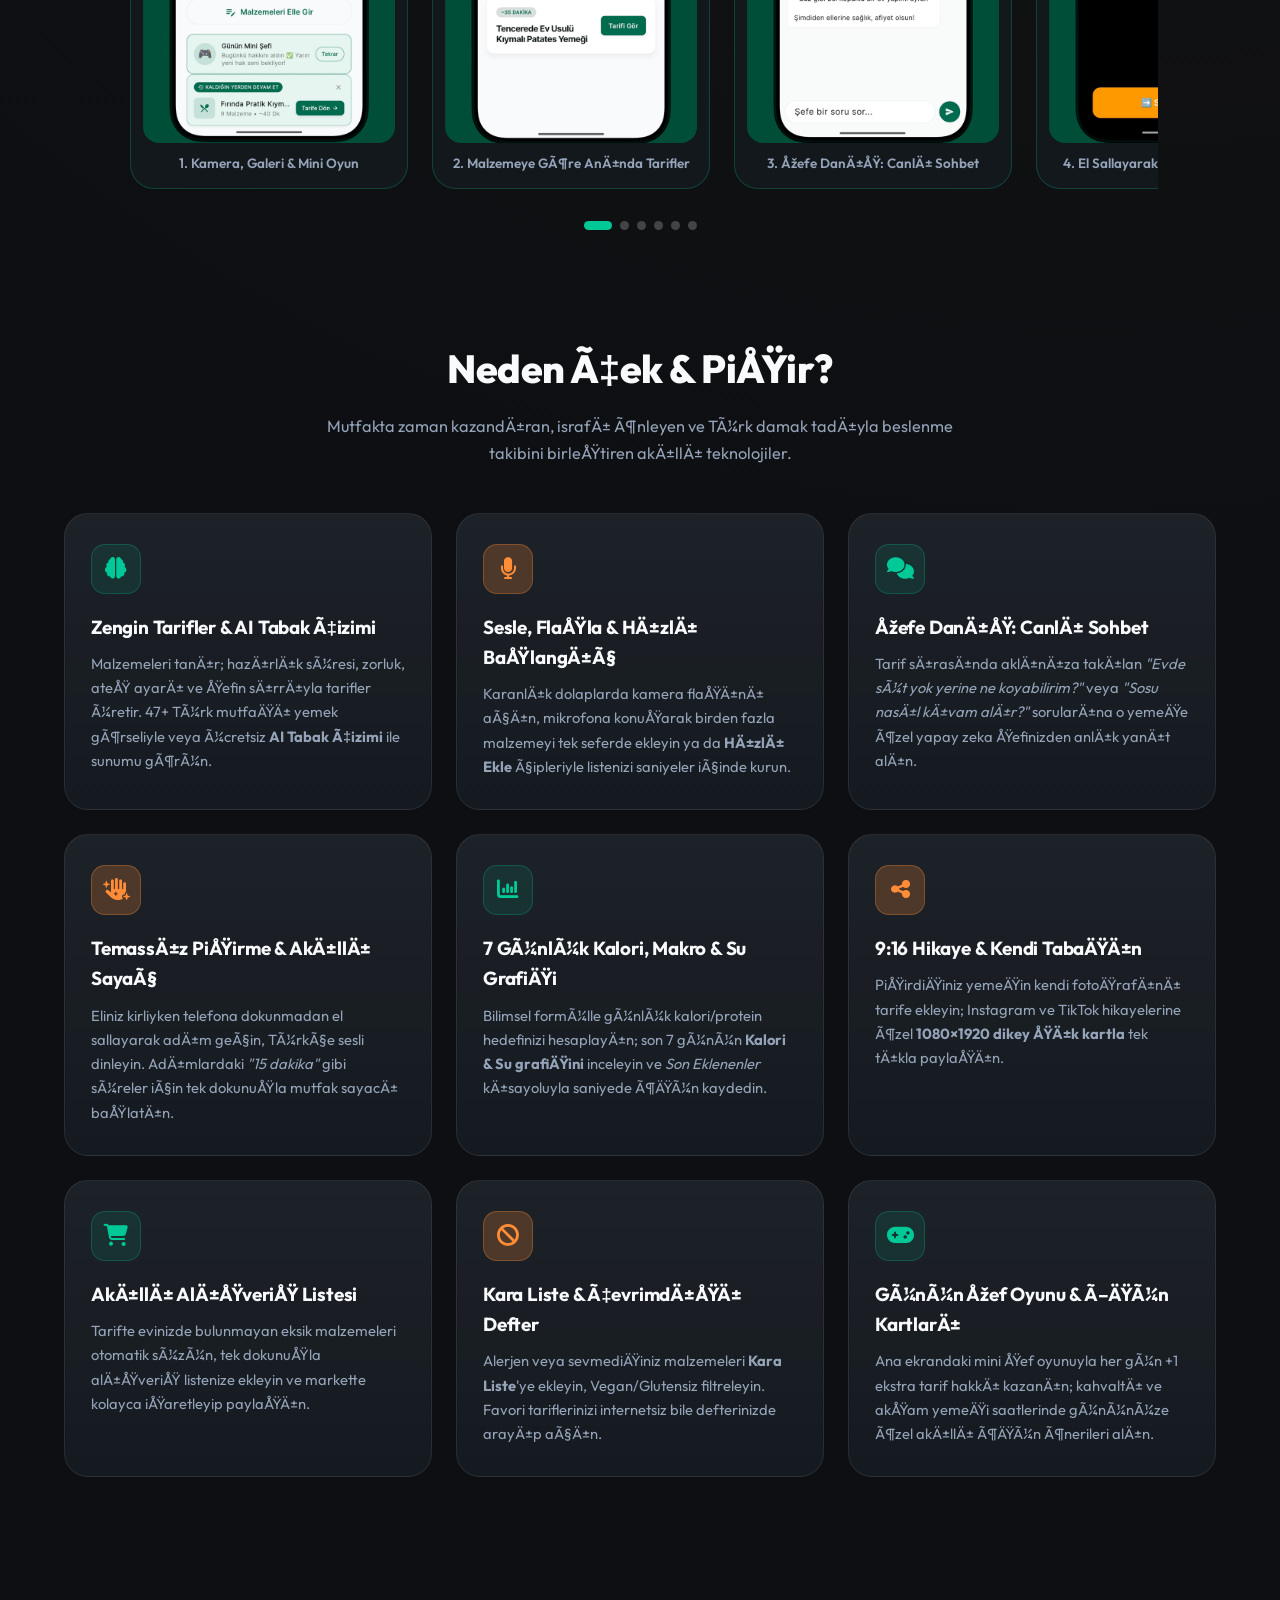
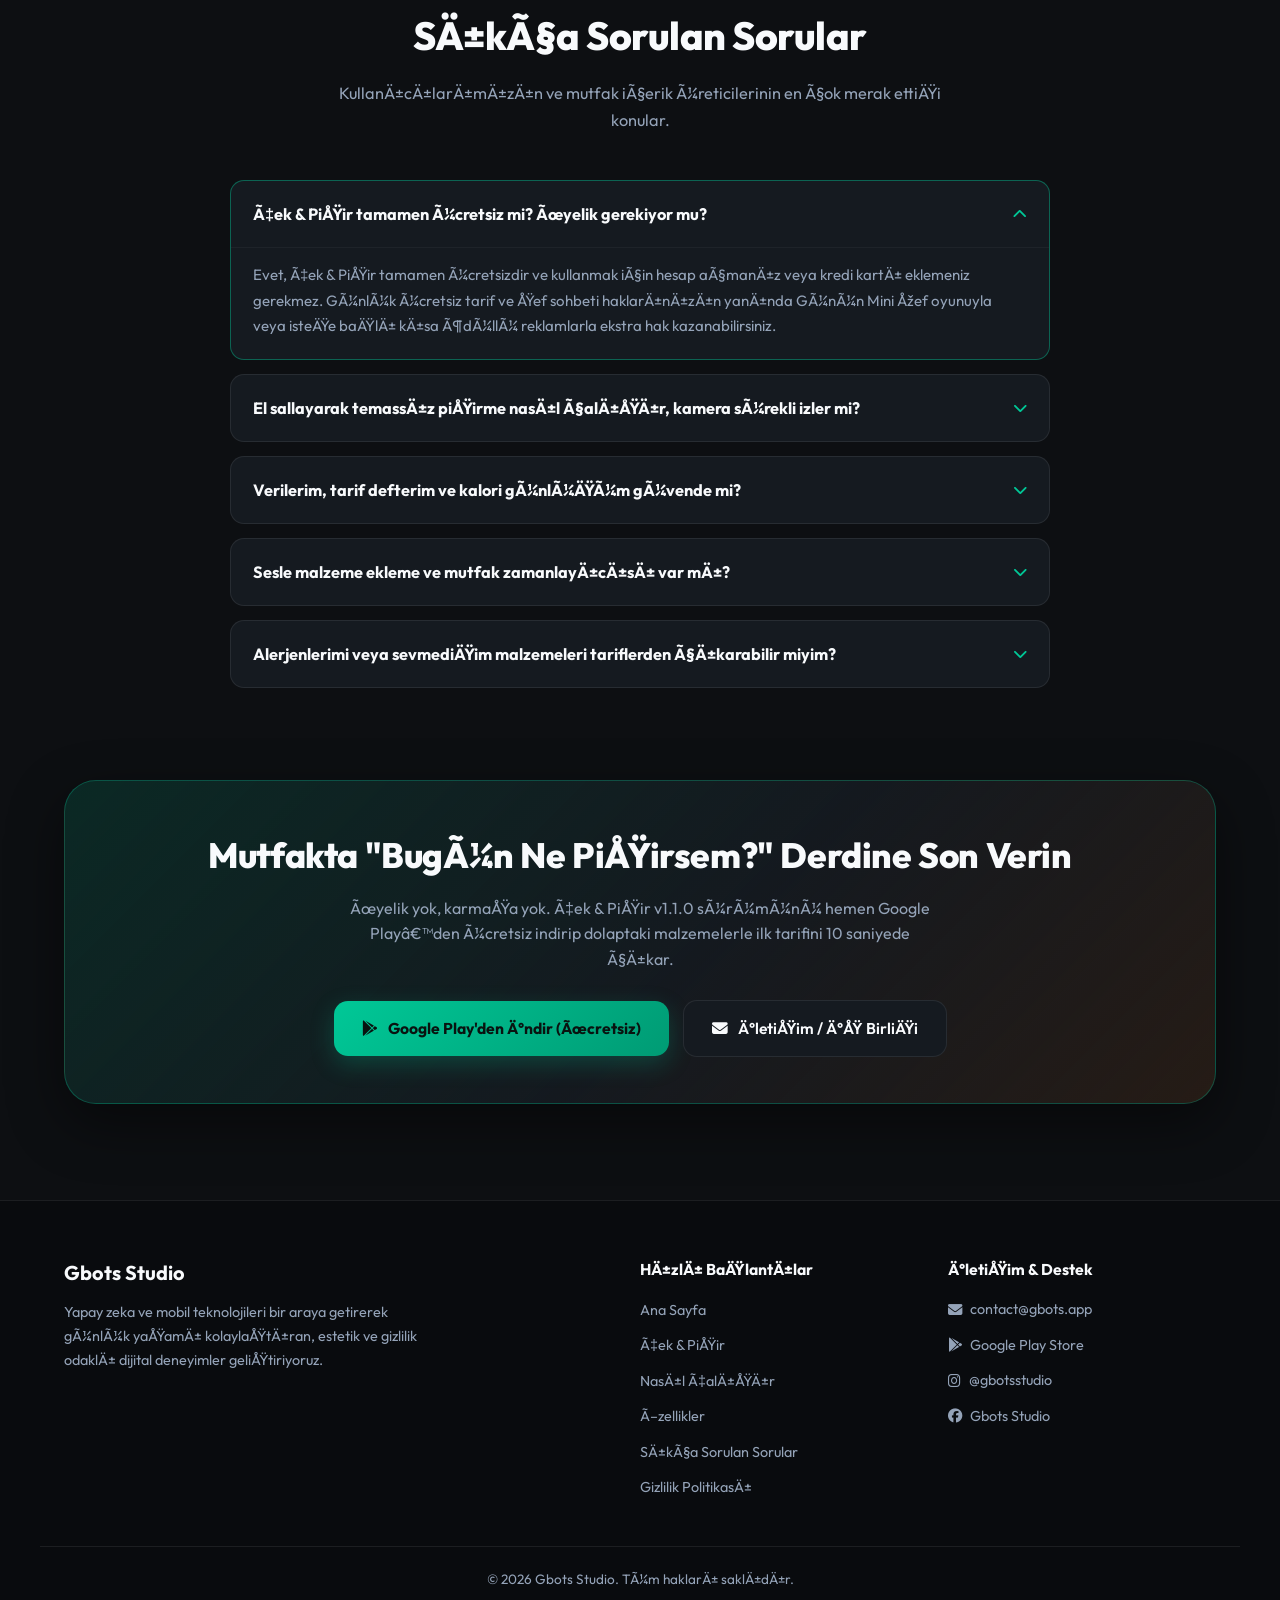
==== commit 2daf3309: "Upgrade gbots.app website for Cek & Pisir v1.1.0 (promo video, FAQ schema, real app icon, privacy up" ====
--- a/index.html
+++ b/index.html
@@ -7,16 +7,14 @@
     window.dataLayer = window.dataLayer || [];
     function gtag(){dataLayer.push(arguments);}
     gtag('js', new Date());
-  
+
     gtag('config', 'G-J3KHKY1W8P');
   </script>
 
-
-	<meta name="yandex-verification" content="6ecc2328c390e54e" />
-
-
-	<!-- Yandex.Metrika counter -->
-	<script type="text/javascript">
+  <meta name="yandex-verification" content="6ecc2328c390e54e" />
+
+  <!-- Yandex.Metrika counter -->
+  <script type="text/javascript">
     (function(m,e,t,r,i,k,a){
         m[i]=m[i]||function(){(m[i].a=m[i].a||[]).push(arguments)};
         m[i].l=1*new Date();
@@ -25,17 +23,17 @@
     })(window, document,'script','https://mc.yandex.ru/metrika/tag.js?id=114102320', 'ym');
 
     ym(114102320, 'init', {ssr:true, clickmap:true, referrer: document.referrer, url: location.href, accurateTrackBounce:true, trackLinks:true});
-	</script>
-	<noscript><div><img src="https://mc.yandex.ru/watch/114102320" style="position:absolute; left:-9999px;" alt="" /></div></noscript>
-	<!-- /Yandex.Metrika counter -->
+  </script>
+  <noscript><div><img src="https://mc.yandex.ru/watch/114102320" style="position:absolute; left:-9999px;" alt="" /></div></noscript>
+  <!-- /Yandex.Metrika counter -->
 
   <meta charset="UTF-8">
   <meta name="viewport" content="width=device-width, initial-scale=1.0, maximum-scale=5.0">
-  
+
   <!-- Optimize Edilmiş SEO Başlık ve Açıklama -->
   <title>Çek & Pişir - Yapay Zeka Yemek Tarifi, Şefe Danış ve Kalori Asistanı | Gbots Studio</title>
-  <meta name="description" content="Buzdolabındaki malzemelerin fotoğrafını çekin, Gemini AI destekli Çek & Pişir saniyeler içinde pratik yemek tarifleri üretsin. Canlı Şefe Danış sohbeti, temassız el sallama ile pişirme, akıllı alışveriş listesi ve kalori/makro sihirbazı tek uygulamada!">
-  <meta name="keywords" content="çek ve pişir, yapay zeka yemek tarifi, şefe danış, buzdolabındaki malzemelerle yemek, temassız pişirme modu, akıllı alışveriş listesi, kalori takibi, makro hesaplama, su hatırlatıcı, gemini ai yemek asistanı, gbots studio">
+  <meta name="description" content="Buzdolabındaki malzemelerin fotoğrafını çekin veya sesle söyleyin, Gemini AI destekli Çek & Pişir saniyeler içinde tam ölçülü Türk mutfağı tarifleri üretsin. Canlı Şefe Danış sohbeti, el sallayarak temassız pişirme, adım içi sayaç ve 7 günlük kalori/su grafiği tek uygulamada!">
+  <meta name="keywords" content="çek ve pişir, yapay zeka yemek tarifi, şefe danış, buzdolabındaki malzemelerle yemek, sesle malzeme ekleme, temassız pişirme modu, akıllı alışveriş listesi, kalori takibi, makro hesaplama, su takibi, gemini ai yemek asistanı, gbots studio">
   <meta name="author" content="Gbots Studio">
   <meta name="robots" content="index, follow">
   <meta name="theme-color" content="#00C897">
@@ -47,7 +45,7 @@
   <meta property="og:url" content="https://gbots.app/">
   <meta property="og:site_name" content="Gbots Studio">
   <meta property="og:title" content="Çek & Pişir | Yapay Zeka Destekli Mutfak ve Kalori Asistanı">
-  <meta property="og:description" content="Evdeki malzemelerin fotoğrafını çekin, Gemini AI anında lezzetli tarifler üretsin. Eller serbest pişirme modu ve kalori günlüğü bir arada!">
+  <meta property="og:description" content="Evdeki malzemelerin fotoğrafını çekin veya sesle söyleyin, Gemini AI anında lezzetli tarifler üretsin. Eller serbest pişirme modu ve 7 günlük kalori takibi bir arada!">
   <meta property="og:image" content="https://gbots.app/og-image.png">
   <meta property="og:image:width" content="1920">
   <meta property="og:image:height" content="1080">
@@ -56,7 +54,7 @@
   <!-- Twitter Card -->
   <meta name="twitter:card" content="summary_large_image">
   <meta name="twitter:title" content="Çek & Pişir | Yapay Zeka Yemek Tarifi ve Kalori Takibi">
-  <meta name="twitter:description" content="Buzdolabındaki malzemeleri fotoğrafla, anında kişiselleştirilmiş tarifler al.">
+  <meta name="twitter:description" content="Buzdolabındaki malzemeleri fotoğrafla veya sesle söyle, anında kişiselleştirilmiş Türk mutfağı tarifleri al.">
   <meta name="twitter:image" content="https://gbots.app/og-image.png">
 
   <!-- Faviconlar -->
@@ -71,8 +69,9 @@
   <link rel="preconnect" href="https://fonts.gstatic.com" crossorigin>
   <link href="https://fonts.googleapis.com/css2?family=Outfit:wght@400;500;600;700;800&display=swap" rel="stylesheet">
   <link rel="stylesheet" href="https://cdnjs.cloudflare.com/ajax/libs/font-awesome/6.4.0/css/all.min.css">
-  <link rel="stylesheet" href="styles.css?v=2.1">
-
+  <link rel="stylesheet" href="styles.css?v=3.0">
+
+  <!-- Masaüstünde Hamburger Butonunu Zorunlu Gizleyen Güvenlik Kuralı -->
   <style>
     @media (min-width: 769px) {
       .mobile-toggle, #mobileToggle {
@@ -82,147 +81,9 @@
         pointer-events: none !important;
       }
     }
-    .app-info h2 {
-      font-size: 1.5rem;
-      font-weight: 700;
-      margin: 0;
-      line-height: 1.2;
-    }
-    .hero-screenshot-showcase {
-      display: flex;
-      justify-content: center;
-      align-items: center;
-      position: relative;
-      padding: 10px 0;
-    }
-    .hero-screenshot-showcase img {
-      width: 100%;
-      max-width: 300px;
-      height: auto;
-      border-radius: 24px;
-      box-shadow: 0 22px 50px rgba(0, 0, 0, 0.55), 0 0 28px rgba(0, 200, 151, 0.18);
-      border: 1px solid rgba(0, 200, 151, 0.3);
-      transition: transform 0.35s ease;
-    }
-    .hero-screenshot-showcase img:hover {
-      transform: translateY(-6px) scale(1.015);
-    }
-    .screenshots-section {
-      padding: 72px 0 36px;
-      position: relative;
-    }
-    .carousel-wrapper {
-      position: relative;
-      margin-top: 32px;
-      display: flex;
-      align-items: center;
-    }
-    .screenshots-track {
-      display: flex;
-      gap: 24px;
-      overflow-x: auto;
-      scroll-snap-type: x mandatory;
-      scroll-behavior: smooth;
-      padding: 16px 8px 24px;
-      -ms-overflow-style: none;
-      scrollbar-width: none;
-      width: 100%;
-    }
-    .screenshots-track::-webkit-scrollbar {
-      display: none;
-    }
-    .screenshot-card {
-      flex: 0 0 280px;
-      scroll-snap-align: center;
-      background: rgba(22, 32, 29, 0.78);
-      border: 1px solid rgba(0, 200, 151, 0.25);
-      border-radius: 24px;
-      padding: 12px;
-      transition: transform 0.3s ease, border-color 0.3s ease, box-shadow 0.3s ease;
-      display: flex;
-      flex-direction: column;
-      align-items: center;
-      user-select: none;
-    }
-    @media (max-width: 600px) {
-      .screenshot-card {
-        flex: 0 0 78%;
-        max-width: 290px;
-      }
-    }
-    .screenshot-card:hover {
-      transform: translateY(-6px);
-      border-color: rgba(0, 200, 151, 0.65);
-      box-shadow: 0 18px 40px rgba(0, 0, 0, 0.45);
-    }
-    .screenshot-card img {
-      width: 100%;
-      height: auto;
-      border-radius: 16px;
-      display: block;
-      pointer-events: none;
-    }
-    .carousel-btn {
-      width: 46px;
-      height: 46px;
-      border-radius: 50%;
-      background: rgba(18, 28, 25, 0.92);
-      border: 1px solid rgba(0, 200, 151, 0.45);
-      color: #00C897;
-      display: flex;
-      align-items: center;
-      justify-content: center;
-      cursor: pointer;
-      font-size: 1.1rem;
-      transition: all 0.25s ease;
-      flex-shrink: 0;
-      z-index: 5;
-      box-shadow: 0 8px 24px rgba(0, 0, 0, 0.4);
-    }
-    .carousel-btn:hover {
-      background: #00C897;
-      color: #091310;
-      transform: scale(1.08);
-    }
-    .carousel-btn.prev {
-      margin-right: 12px;
-    }
-    .carousel-btn.next {
-      margin-left: 12px;
-    }
-    @media (max-width: 600px) {
-      .carousel-btn {
-        width: 38px;
-        height: 38px;
-        font-size: 0.95rem;
-      }
-      .carousel-btn.prev { margin-right: 6px; }
-      .carousel-btn.next { margin-left: 6px; }
-    }
-    .carousel-dots {
-      display: flex;
-      justify-content: center;
-      align-items: center;
-      gap: 8px;
-      margin-top: 8px;
-    }
-    .carousel-dot {
-      width: 9px;
-      height: 9px;
-      border-radius: 999px;
-      background: rgba(255, 255, 255, 0.22);
-      border: none;
-      padding: 0;
-      cursor: pointer;
-      transition: all 0.3s ease;
-    }
-    .carousel-dot.active {
-      width: 28px;
-      background: #00C897;
-    }
   </style>
 
-  <!-- Schema.org Yapılandırılmış Veri (Mobil Uygulama + Organizasyon) -->
+  <!-- Schema.org Yapılandırılmış Veri (Organizasyon + Uygulama + SSS) -->
   <script type="application/ld+json">
   {
     "@context": "https://schema.org",
@@ -243,7 +104,7 @@
         "name": "Çek & Pişir - Snap & Cook AI Assistant",
         "operatingSystem": "Android",
         "applicationCategory": "FoodAndDrinkApplication",
-        "softwareVersion": "1.0.8",
+        "softwareVersion": "1.1.0",
         "screenshot": [
           "https://gbots.app/screenshots/screenshot1.png",
           "https://gbots.app/screenshots/screenshot2.png",
@@ -252,7 +113,7 @@
           "https://gbots.app/screenshots/screenshot5.png",
           "https://gbots.app/screenshots/screenshot6.png"
         ],
-        "description": "Buzdolabınızdaki malzemelerin fotoğrafını çekin, Gemini AI anında lezzetli ve pratik yemek tarifleri üretsin. Canlı Şefe Danış sohbeti, temassız el sallama ve sesli okuma ile eller serbest pişirme, akıllı alışveriş listesi, otomatik kalori/makro sihirbazı ve su hatırlatıcı tek uygulamada.",
+        "description": "Buzdolabınızdaki malzemelerin fotoğrafını çekin veya sesle söyleyin; Gemini AI anında Türk mutfağına uygun, tam ölçülü tarifler üretsin. Canlı Şefe Danış sohbeti, el sallayarak temassız ve sesli pişirme modu, adım içi akıllı mutfak sayacı, AI tabak çizimi, akıllı alışveriş listesi ve 7 günlük kalori/su takibi tek uygulamada.",
         "installUrl": "https://play.google.com/store/apps/details?id=com.gbots.cekpisir",
         "offers": {
           "@type": "Offer",
@@ -263,6 +124,51 @@
           "@type": "Organization",
           "name": "Gbots Studio"
         }
+      },
+      {
+        "@type": "FAQPage",
+        "mainEntity": [
+          {
+            "@type": "Question",
+            "name": "Çek & Pişir tamamen ücretsiz mi? Üyelik gerekiyor mu?",
+            "acceptedAnswer": {
+              "@type": "Answer",
+              "text": "Evet, Çek & Pişir tamamen ücretsizdir ve hesap açmanızı veya kart bilgisi girmenizi gerektirmez. Günlük ücretsiz tarif haklarınızın yanında Günün Mini Şef oyunu veya isteğe bağlı ödüllü reklamlarla ekstra hak kazanabilirsiniz."
+            }
+          },
+          {
+            "@type": "Question",
+            "name": "El sallayarak temassız pişirme nasıl çalışır, kamera sürekli izler mi?",
+            "acceptedAnswer": {
+              "@type": "Answer",
+              "text": "Hayır, temassız pişirme modu kesinlikle kamera veya mikrofon dinlemesi kullanmaz. Yalnızca telefonun üst kısmındaki yakınlık sensörünü (proximity sensor) okuyarak elinizi yaklaştırdığınızda sonraki tarife geçer ve adımı Türkçe sesli okur."
+            }
+          },
+          {
+            "@type": "Question",
+            "name": "Verilerim, tarif defterim ve kalori günlüğüm güvende mi?",
+            "acceptedAnswer": {
+              "@type": "Answer",
+              "text": "Evet. Kaydettiğiniz tarifler, kalori/makro günlüğünüz, su takibiniz, alışveriş listeniz ve kara listeniz %100 cihazınızın kendi hafızasında (Hive veritabanı) saklanır; buluta kişisel kayıt aktarılmaz."
+            }
+          },
+          {
+            "@type": "Question",
+            "name": "Sesle malzeme ekleme ve mutfak zamanlayıcısı var mı?",
+            "acceptedAnswer": {
+              "@type": "Answer",
+              "text": "Evet. v1.1.0 sürümüyle malzemeleri fotoğraf dışında Türkçe sesle veya hızlı ekleme çipleriyle girebilir, karanlık dolap çekimlerinde flaşı açabilir ve tarif adımlarındaki pişirme süreleri için tek dokunuşla akıllı sayaç başlatabilirsiniz."
+            }
+          },
+          {
+            "@type": "Question",
+            "name": "Alerjenlerimi veya sevmediğim malzemeleri tariflerden çıkarabilir miyim?",
+            "acceptedAnswer": {
+              "@type": "Answer",
+              "text": "Evet. Ayarlar bölümündeki Kara Liste ve beslenme filtreleri sayesinde istemediğiniz veya alerjiniz olan malzemeleri belirleyerek yapay zekanın tarif önerilerinden tamamen çıkarabilirsiniz."
+            }
+          }
+        ]
       }
     ]
   }
@@ -287,14 +193,14 @@
         </button>
 
         <ul class="nav-links" id="navLinks">
-          <li><a href="#hero">Ana Sayfa</a></li>
-          <li><a href="#featured">Çek & Pişir</a></li>
-          <li><a href="#screenshots">Ekran Görüntüleri</a></li>
+          <li><a href="#featured">Çek &amp; Pişir</a></li>
+          <li><a href="#how-it-works">Nasıl Çalışır</a></li>
+          <li><a href="#screenshots">Ekranlar</a></li>
           <li><a href="#features">Özellikler</a></li>
-          <li><a href="privacy.html">Gizlilik Politikası</a></li>
+          <li><a href="privacy.html">Gizlilik</a></li>
           <li>
             <a href="https://play.google.com/store/apps/details?id=com.gbots.cekpisir" target="_blank" rel="noopener" class="btn-nav">
-              <i class="fa-brands fa-google-play" aria-hidden="true"></i> Uygulamayı İndir
+              <i class="fa-brands fa-google-play" aria-hidden="true"></i> Ücretsiz İndir
             </a>
           </li>
         </ul>
@@ -309,21 +215,27 @@
       <div class="hero-glow-secondary"></div>
       <div class="container hero-content">
         <div class="tag-badge">
-          <i class="fa-solid fa-wand-magic-sparkles" aria-hidden="true"></i> Yapay Zeka Destekli Akıllı Çözümler
+          <i class="fa-solid fa-wand-magic-sparkles" aria-hidden="true"></i> v1.1.0 Yayında &bull; Android İçin Tamamen Ücretsiz
         </div>
         <h1 class="hero-title">
-          Geleceğin Mobil Deneyimlerini <span>Gbots</span> İle Keşfedin.
+          Dolaptaki Malzemeyi Çek,<br><span>Akşam Yemeğin</span> Saniyeler İçinde Hazır Olsun.
         </h1>
         <p class="hero-subtitle">
-          Yapay zeka gücünü gündelik yaşamın pratik ihtiyaçlarıyla buluşturuyoruz. Mutfakta ne pişireceğinizi düşünmeye son veren akıllı asistanlar geliştiriyoruz.
+          Buzdolabındakilerin fotoğrafını çek, mikrofonla sesli söyle ya da hazır setlerden tek tıkla dene. Türk mutfağına uyumlu yapay zeka şefin tam ölçülü tarifler çıkarsın; eller serbest pişir, kalorini ve suyunu takip et.
         </p>
         <div class="hero-cta">
           <a href="https://play.google.com/store/apps/details?id=com.gbots.cekpisir" target="_blank" rel="noopener" class="btn-primary">
-            <i class="fa-brands fa-google-play" aria-hidden="true"></i> Google Play'de Keşfet
+            <i class="fa-brands fa-google-play" aria-hidden="true"></i> Google Play'den İndir
           </a>
-          <a href="#featured" class="btn-secondary">
-            <i class="fa-solid fa-circle-info" aria-hidden="true"></i> Çek & Pişir'i İncele
+          <a href="#how-it-works" class="btn-secondary">
+            <i class="fa-solid fa-circle-play" aria-hidden="true"></i> 13 Sn Tanıtımı İzle
           </a>
+        </div>
+
+        <div class="trust-pills" aria-label="Öne Çıkan Güvenceler">
+          <span class="trust-pill"><i class="fa-solid fa-circle-check" aria-hidden="true"></i> Üyelik / Hesap Gerekmez</span>
+          <span class="trust-pill"><i class="fa-solid fa-shield-halved" aria-hidden="true"></i> %100 Cihaz İçi Gizlilik</span>
+          <span class="trust-pill"><i class="fa-solid fa-utensils" aria-hidden="true"></i> Türk Mutfağı Odaklı AI</span>
         </div>
       </div>
     </section>
@@ -334,51 +246,109 @@
         <div class="featured-card">
           <div class="card-content">
             <div class="app-meta">
-              <div class="app-icon" aria-hidden="true">🍳</div>
+              <img src="app-icon.png" alt="Çek & Pişir Uygulama İkonu" class="app-icon-img" width="68" height="68">
               <div class="app-info">
-                <h2>Çek & Pişir</h2>
-                <p>Snap & Cook AI Assistant</p>
+                <div class="app-info-head">
+                  <h2>Çek &amp; Pişir</h2>
+                  <span class="version-pill">v1.1.0 Güncel</span>
+                </div>
+                <p>Yapay Zeka Mutfak ve Kalori Asistanı</p>
               </div>
             </div>
             <p class="app-desc">
-              Buzdolabınızdaki malzemelerin fotoğrafını çekin, Gemini AI anında tam ölçülü ve püf noktalı yemek tarifleri üretsin. Canlı <strong>Şefe Danış</strong> asistanı, el sallayarak <strong>temassız ve sesli pişirme modu</strong>, <strong>akıllı alışveriş listesi</strong> ve <strong>otomatik kalori/makro sihirbazı</strong> tek bir uygulamada!
+              Sadece tarif veren klasik uygulamalardan farklı olarak <strong>Çek &amp; Pişir</strong>, elindeki malzemeleri fotoğraftan veya sesli komuttan tanır; <strong>Şefe Danış</strong> canlı sohbeti, el sallayarak <strong>temassız pişirme modu</strong>, <strong>AI tabak çizimi</strong> ve <strong>7 günlük kalori/su günlüğü</strong> ile mutfaktaki tüm süreci tek çatı altında toplar.
             </p>
 
             <div class="features-list">
               <div class="feature-item">
-                <i class="fa-solid fa-camera" aria-hidden="true"></i> Anlık Kamera Analizi
-              </div>
-              <div class="feature-item">
-                <i class="fa-solid fa-comments" aria-hidden="true"></i> Şefe Danış (Canlı AI Sohbet)
-              </div>
-              <div class="feature-item">
-                <i class="fa-solid fa-hand-sparkles" aria-hidden="true"></i> Temassız & Sesli Pişirme
-              </div>
-              <div class="feature-item">
-                <i class="fa-solid fa-cart-shopping" aria-hidden="true"></i> Akıllı Alışveriş Listesi
-              </div>
-              <div class="feature-item">
-                <i class="fa-solid fa-fire-flame-curved" aria-hidden="true"></i> Otomatik Kalori & Makro Sihirbazı
-              </div>
-              <div class="feature-item">
-                <i class="fa-solid fa-share-nodes" aria-hidden="true"></i> 9:16 Hikaye Paylaşım Kartı
-              </div>
-              <div class="feature-item">
-                <i class="fa-solid fa-droplet" aria-hidden="true"></i> Günlük 8 Bardak Su Takibi
-              </div>
-              <div class="feature-item">
-                <i class="fa-solid fa-wheat-awn-circle-exclamation" aria-hidden="true"></i> Alerjen & Diyet Filtresi
-              </div>
-            </div>
-
-            <a href="https://play.google.com/store/apps/details?id=com.gbots.cekpisir" target="_blank" rel="noopener" class="btn-primary">
-              <i class="fa-brands fa-google-play" aria-hidden="true"></i> Google Play'den İndir
-            </a>
+                <i class="fa-solid fa-camera" aria-hidden="true"></i> Kamera, Flaş &amp; Galeri Analizi
+              </div>
+              <div class="feature-item">
+                <i class="fa-solid fa-microphone" aria-hidden="true"></i> Sesle &amp; Hızlı Malzeme Girişi
+              </div>
+              <div class="feature-item">
+                <i class="fa-solid fa-comments" aria-hidden="true"></i> Şefe Danış (Canlı Sohbet)
+              </div>
+              <div class="feature-item">
+                <i class="fa-solid fa-hand-sparkles" aria-hidden="true"></i> El Sallayarak Temassız Pişirme
+              </div>
+              <div class="feature-item">
+                <i class="fa-solid fa-image" aria-hidden="true"></i> Gerçek Yemek &amp; AI Tabak Çizimi
+              </div>
+              <div class="feature-item">
+                <i class="fa-solid fa-chart-column" aria-hidden="true"></i> 7 Günlük Kalori &amp; Su Grafiği
+              </div>
+              <div class="feature-item">
+                <i class="fa-solid fa-stopwatch" aria-hidden="true"></i> Adım İçi Mutfak Zamanlayıcı
+              </div>
+              <div class="feature-item">
+                <i class="fa-solid fa-cart-shopping" aria-hidden="true"></i> Akıllı Liste &amp; 9:16 Hikaye Kartı
+              </div>
+            </div>
+
+            <div class="featured-actions">
+              <a href="https://play.google.com/store/apps/details?id=com.gbots.cekpisir" target="_blank" rel="noopener" class="btn-primary">
+                <i class="fa-brands fa-google-play" aria-hidden="true"></i> Hemen Ücretsiz Dene
+              </a>
+              <a href="#screenshots" class="btn-secondary">
+                <i class="fa-solid fa-mobile-screen" aria-hidden="true"></i> Ekranlara Bak
+              </a>
+            </div>
           </div>
 
           <div class="mockup-wrapper">
             <div class="hero-screenshot-showcase">
-              <img src="screenshots/screenshot1.png" alt="Çek & Pişir Ana Ekran - Fotoğrafı Çek, Yapay Zeka Tarif Üretsin" width="300" height="652" loading="eager">
+              <img src="screenshots/screenshot1.png" alt="Çek & Pişir Ana Ekran - Fotoğrafı Çek, Yapay Zeka Tarif Üretsin" width="295" height="641" loading="eager">
+            </div>
+          </div>
+        </div>
+      </div>
+    </section>
+
+    <!-- How It Works & Promo Video Showcase Section -->
+    <section id="how-it-works" class="workflow-section">
+      <div class="container">
+        <div class="section-header">
+          <h2 class="section-title">3 Adımda Nasıl Çalışır?</h2>
+          <p class="section-subtitle">Koltuktan kalkmadan tek tıkla deneyin ya da buzdolabını okutun — mutfakta geçirdiğiniz her dakikayı kolaylaştıran akış.</p>
+        </div>
+
+        <div class="workflow-grid">
+          <div class="steps-stack">
+            <div class="step-card">
+              <div class="step-number">01</div>
+              <div class="step-body">
+                <h3>Malzemeni Çek, Söyle veya Hazır Set Seç</h3>
+                <p>Karanlık dolaplarda kamera flaşını açıp fotoğraf çekin, mikrofonla elinizdekileri sesli söyleyin ya da ana ekrandaki <strong>"Tek Tıkla Hemen Dene"</strong> setleriyle 3 saniyede örnek tarif üretin. Sevmediğiniz malzemeleri <strong>Kara Liste</strong> ile engelleyin.</p>
+              </div>
+            </div>
+
+            <div class="step-card">
+              <div class="step-number">02</div>
+              <div class="step-body">
+                <h3>Türk Mutfağı Tarifi, Mutfak Sayacı &amp; Şefe Danış</h3>
+                <p>47+ doğrulanmış yemek kategorisi ve isteğe bağlı ücretsiz <strong>AI Tabak Çizimi</strong> ile sunumu görün. Pişirirken eksikler için <strong>Şefe Danış</strong>'a anlık soru sorun; tarif adımlarındaki pişirme süreleri için tek dokunuşla geri sayım başlatın.</p>
+              </div>
+            </div>
+
+            <div class="step-card">
+              <div class="step-number">03</div>
+              <div class="step-body">
+                <h3>Eller Serbest Pişir, Kalori &amp; Suyunu Kaydet</h3>
+                <p>Eliniz hamurlu veya yağlıyken ekrana dokunmadan telefonun üstünden <strong>el sallayarak</strong> adımları Türkçe sesli dinleyip ilerleyin. Ardından öğünü 7 günlük <strong>Kalori &amp; Su</strong> günlüğünüze işleyin veya tabağınızı <strong>9:16 Hikaye Kartı</strong> olarak paylaşın.</p>
+              </div>
+            </div>
+          </div>
+
+          <div class="video-showcase-card">
+            <div class="video-phone-frame">
+              <video controls playsinline preload="metadata" poster="screenshots/screenshot1.png" aria-label="Çek & Pişir 13 saniyelik tanıtım videosu">
+                <source src="cek-pisir-tanitim.mp4" type="video/mp4">
+                Tarayıcınız video oynatmayı desteklemiyor.
+              </video>
+            </div>
+            <div class="video-caption">
+              <i class="fa-solid fa-film" aria-hidden="true"></i> 13 Saniyede Çek &amp; Pişir Deneyimi
             </div>
           </div>
         </div>
@@ -390,7 +360,7 @@
       <div class="container">
         <div class="section-header">
           <h2 class="section-title">Uygulama İçi Ekranlar</h2>
-          <p class="section-subtitle">Fotoğraftan tarif üretiminden canlı Şefe Danış sohbetine, el sallayarak temassız pişirmeden kalori sihirbazına kadar tüm deneyimi keşfedin.</p>
+          <p class="section-subtitle">Malzeme taramadan canlı Şefe Danış sohbetine, el sallayarak temassız pişirmeden kalori/makro sihirbazına ve alışveriş listesine kadar tüm ekranlar.</p>
         </div>
 
         <div class="carousel-wrapper">
@@ -400,22 +370,28 @@
 
           <div class="screenshots-track" id="screenshotsTrack">
             <div class="screenshot-card">
-              <img src="screenshots/screenshot1.png" alt="Çek & Pişir - Fotoğrafı Çek, Yapay Zeka Tarif Üretsin" width="330" height="717" loading="lazy">
+              <img src="screenshots/screenshot1.png" alt="Çek & Pişir - Malzemeleri Çek, Tarifini Keşfet" width="330" height="717" loading="lazy">
+              <span class="screenshot-caption">1. Kamera, Galeri &amp; Mini Oyun</span>
             </div>
             <div class="screenshot-card">
-              <img src="screenshots/screenshot2.png" alt="Çek & Pişir - Püf Noktalarıyla Adım Adım Tarifler" width="330" height="717" loading="lazy">
+              <img src="screenshots/screenshot2.png" alt="Çek & Pişir - Anında Üretilen Tarif Sonuçları" width="330" height="717" loading="lazy">
+              <span class="screenshot-caption">2. Malzemeye Göre Anında Tarifler</span>
             </div>
             <div class="screenshot-card">
               <img src="screenshots/screenshot3.png" alt="Çek & Pişir - Şefe Danış: Tarif İçinde Canlı Sohbet" width="330" height="717" loading="lazy">
+              <span class="screenshot-caption">3. Şefe Danış: Canlı Sohbet</span>
             </div>
             <div class="screenshot-card">
               <img src="screenshots/screenshot4.png" alt="Çek & Pişir - El Sallayarak Temassız & Sesli Pişirme Modu" width="330" height="717" loading="lazy">
+              <span class="screenshot-caption">4. El Sallayarak Temassız Pişirme</span>
             </div>
             <div class="screenshot-card">
-              <img src="screenshots/screenshot5.png" alt="Çek & Pişir - Akıllı Alışveriş Listesi ve 9:16 Hikaye Kartı" width="330" height="717" loading="lazy">
+              <img src="screenshots/screenshot5.png" alt="Çek & Pişir - Akıllı Kalori & Makro Sihirbazı ve Günlük Takip" width="330" height="717" loading="lazy">
+              <span class="screenshot-caption">5. Kalori &amp; Makro Sihirbazı</span>
             </div>
             <div class="screenshot-card">
-              <img src="screenshots/screenshot6.png" alt="Çek & Pişir - Kalori & Makro Sihirbazı ve Su Takibi" width="330" height="717" loading="lazy">
+              <img src="screenshots/screenshot6.png" alt="Çek & Pişir - Eksik Malzemeler İçin Akıllı Alışveriş Listem" width="330" height="717" loading="lazy">
+              <span class="screenshot-caption">6. Akıllı Alışveriş Listem</span>
             </div>
           </div>
 
@@ -439,63 +415,143 @@
     <section id="features" class="features-section">
       <div class="container">
         <div class="section-header">
-          <h2 class="section-title">Neden Çek & Pişir?</h2>
-          <p class="section-subtitle">Mutfakta zaman kazandıran, israfı önleyen ve sağlıklı beslenmenizi kolaylaştıran akıllı teknolojiler.</p>
+          <h2 class="section-title">Neden Çek &amp; Pişir?</h2>
+          <p class="section-subtitle">Mutfakta zaman kazandıran, israfı önleyen ve Türk damak tadıyla beslenme takibini birleştiren akıllı teknolojiler.</p>
         </div>
 
         <div class="grid-features">
           <div class="card">
             <div class="card-icon"><i class="fa-solid fa-brain" aria-hidden="true"></i></div>
-            <h3>Zengin Gemini AI Tarifleri</h3>
-            <p>Buzdolabınızdaki malzemeleri saniyeler içinde tanır; hazırlık/pişirme süresi, zorluk derecesi, ateş ayarı, şefin püf noktası ve servis önerisiyle eksiksiz tarifler üretir.</p>
-          </div>
-
-          <div class="card">
-            <div class="card-icon orange"><i class="fa-solid fa-comments" aria-hidden="true"></i></div>
-            <h3>👨‍🍳 Şefe Danış: Canlı Sohbet</h3>
-            <p>Tarif sırasında aklınıza takılan "Evde süt yok yerine ne koyabilirim?", "Sosun kıvamını nasıl tuttururum?" gibi tüm sorularınıza yapay zeka şeften anında canlı yanıt alın.</p>
-          </div>
-
-          <div class="card">
-            <div class="card-icon"><i class="fa-solid fa-hand-sparkles" aria-hidden="true"></i></div>
-            <h3>Temassız & Sesli Pişirme Modu</h3>
-            <p>Elleriniz bulaşıkken ekrana dokunmayın! Telefonun üst kısmına elinizi yaklaştırıp sallayarak sonraki adıma geçin ve adımları Türkçe sesli okuma ile dinleyin.</p>
-          </div>
-
-          <div class="card">
-            <div class="card-icon orange"><i class="fa-solid fa-cart-shopping" aria-hidden="true"></i></div>
+            <h3>Zengin Tarifler &amp; AI Tabak Çizimi</h3>
+            <p>Malzemeleri tanır; hazırlık süresi, zorluk, ateş ayarı ve şefin sırrıyla tarifler üretir. 47+ Türk mutfağı yemek görseliyle veya ücretsiz <strong>AI Tabak Çizimi</strong> ile sunumu görün.</p>
+          </div>
+
+          <div class="card">
+            <div class="card-icon orange"><i class="fa-solid fa-microphone" aria-hidden="true"></i></div>
+            <h3>Sesle, Flaşla &amp; Hızlı Başlangıç</h3>
+            <p>Karanlık dolaplarda kamera flaşını açın, mikrofona konuşarak birden fazla malzemeyi tek seferde ekleyin ya da <strong>Hızlı Ekle</strong> çipleriyle listenizi saniyeler içinde kurun.</p>
+          </div>
+
+          <div class="card">
+            <div class="card-icon"><i class="fa-solid fa-comments" aria-hidden="true"></i></div>
+            <h3>Şefe Danış: Canlı Sohbet</h3>
+            <p>Tarif sırasında aklınıza takılan <em>"Evde süt yok yerine ne koyabilirim?"</em> veya <em>"Sosu nasıl kıvam alır?"</em> sorularına o yemeğe özel yapay zeka şefinizden anlık yanıt alın.</p>
+          </div>
+
+          <div class="card">
+            <div class="card-icon orange"><i class="fa-solid fa-hand-sparkles" aria-hidden="true"></i></div>
+            <h3>Temassız Pişirme &amp; Akıllı Sayaç</h3>
+            <p>Eliniz kirliyken telefona dokunmadan el sallayarak adım geçin, Türkçe sesli dinleyin. Adımlardaki <em>"15 dakika"</em> gibi süreler için tek dokunuşla mutfak sayacı başlatın.</p>
+          </div>
+
+          <div class="card">
+            <div class="card-icon"><i class="fa-solid fa-chart-column" aria-hidden="true"></i></div>
+            <h3>7 Günlük Kalori, Makro &amp; Su Grafiği</h3>
+            <p>Bilimsel formülle günlük kalori/protein hedefinizi hesaplayın; son 7 günün <strong>Kalori &amp; Su grafiğini</strong> inceleyin ve <em>Son Eklenenler</em> kısayoluyla saniyede öğün kaydedin.</p>
+          </div>
+
+          <div class="card">
+            <div class="card-icon orange"><i class="fa-solid fa-share-nodes" aria-hidden="true"></i></div>
+            <h3>9:16 Hikaye &amp; Kendi Tabağın</h3>
+            <p>Pişirdiğiniz yemeğin kendi fotoğrafını tarife ekleyin; Instagram ve TikTok hikayelerine özel <strong>1080&times;1920 dikey şık kartla</strong> tek tıkla paylaşın.</p>
+          </div>
+
+          <div class="card">
+            <div class="card-icon"><i class="fa-solid fa-cart-shopping" aria-hidden="true"></i></div>
             <h3>Akıllı Alışveriş Listesi</h3>
-            <p>Beğendiğiniz tarifte evinizde olmayan eksik malzemeleri otomatik tespit edin, tek dokunuşla alışveriş listenize ekleyip markette kolayca takip edin.</p>
-          </div>
-
-          <div class="card">
-            <div class="card-icon"><i class="fa-solid fa-wand-magic-sparkles" aria-hidden="true"></i></div>
-            <h3>Kalori & Makro Sihirbazı</h3>
-            <p>Boy, kilo, yaş ve hedefinize göre günlük kalori, protein, karbonhidrat ve yağ ihtiyacınızı bilimsel formülle otomatik hesaplayın; 8 bardak su sayacıyla formunuzu koruyun.</p>
-          </div>
-
-          <div class="card">
-            <div class="card-icon orange"><i class="fa-solid fa-share-nodes" aria-hidden="true"></i></div>
-            <h3>9:16 Hikaye Paylaşım Kartı</h3>
-            <p>Hazırladığınız tarifleri Instagram ve TikTok hikayelerine özel tasarlanmış 1080×1920 dikey şık kartlarla veya tam tarif görseliyle tek tıkla paylaşın.</p>
-          </div>
-
-          <div class="card">
-            <div class="card-icon"><i class="fa-solid fa-person-walking" aria-hidden="true"></i></div>
-            <h3>Akıllı Sağlık Tavsiyeleri</h3>
-            <p>Kalori hedefinizi aştığınızda sizi suçlamayan; hafif yürüyüş, bitki çayı veya hafif egzersiz gibi seviyenize özel motive edici tavsiye kartları sunar.</p>
-          </div>
-
-          <div class="card">
-            <div class="card-icon orange"><i class="fa-solid fa-book-bookmark" aria-hidden="true"></i></div>
-            <h3>Çevrimdışı Defter & Kiler</h3>
-            <p>Favori tariflerinizi cihaz içi hızlı veritabanına kaydedip internetsiz açın; Vegan, Glutensiz ve Laktozsuz filtreleriyle beslenmenizi kişiselleştirin.</p>
+            <p>Tarifte evinizde bulunmayan eksik malzemeleri otomatik süzün, tek dokunuşla alışveriş listenize ekleyin ve markette kolayca işaretleyip paylaşın.</p>
+          </div>
+
+          <div class="card">
+            <div class="card-icon orange"><i class="fa-solid fa-ban" aria-hidden="true"></i></div>
+            <h3>Kara Liste &amp; Çevrimdışı Defter</h3>
+            <p>Alerjen veya sevmediğiniz malzemeleri <strong>Kara Liste</strong>'ye ekleyin, Vegan/Glutensiz filtreleyin. Favori tariflerinizi internetsiz bile defterinizde arayıp açın.</p>
           </div>
 
           <div class="card">
             <div class="card-icon"><i class="fa-solid fa-gamepad" aria-hidden="true"></i></div>
-            <h3>Günün Şef Oyunu</h3>
-            <p>Ana ekrandaki eğlenceli mini şef oyununu oynayarak malzemeleri yakalayın ve her gün +1 ekstra ücretsiz tarif arama hakkı kazanın!</p>
+            <h3>Günün Şef Oyunu &amp; Öğün Kartları</h3>
+            <p>Ana ekrandaki mini şef oyunuyla her gün +1 ekstra tarif hakkı kazanın; kahvaltı ve akşam yemeği saatlerinde gününüze özel akıllı öğün önerileri alın.</p>
+          </div>
+        </div>
+      </div>
+    </section>
+
+    <!-- FAQ Section -->
+    <section id="faq" class="faq-section">
+      <div class="container">
+        <div class="section-header">
+          <h2 class="section-title">Sıkça Sorulan Sorular</h2>
+          <p class="section-subtitle">Kullanıcılarımızın ve mutfak içerik üreticilerinin en çok merak ettiği konular.</p>
+        </div>
+
+        <div class="faq-list">
+          <details class="faq-item" open>
+            <summary>
+              <span>Çek &amp; Pişir tamamen ücretsiz mi? Üyelik gerekiyor mu?</span>
+              <i class="fa-solid fa-chevron-down faq-chevron" aria-hidden="true"></i>
+            </summary>
+            <div class="faq-answer">
+              Evet, Çek &amp; Pişir tamamen ücretsizdir ve kullanmak için hesap açmanız veya kredi kartı eklemeniz gerekmez. Günlük ücretsiz tarif ve şef sohbeti haklarınızın yanında Günün Mini Şef oyunuyla veya isteğe bağlı kısa ödüllü reklamlarla ekstra hak kazanabilirsiniz.
+            </div>
+          </details>
+
+          <details class="faq-item">
+            <summary>
+              <span>El sallayarak temassız pişirme nasıl çalışır, kamera sürekli izler mi?</span>
+              <i class="fa-solid fa-chevron-down faq-chevron" aria-hidden="true"></i>
+            </summary>
+            <div class="faq-answer">
+              Kesinlikle hayır! Temassız Pişirme Modu ek bir kamera veya mikrofon dinleme izni gerektirmez. Telefonun üst ahize bölümündeki yakınlık sensörünü (proximity sensor) okuyarak elinizi yaklaştırdığınızda sonraki adıma geçer ve Türkçe sesli okuma yapar.
+            </div>
+          </details>
+
+          <details class="faq-item">
+            <summary>
+              <span>Verilerim, tarif defterim ve kalori günlüğüm güvende mi?</span>
+              <i class="fa-solid fa-chevron-down faq-chevron" aria-hidden="true"></i>
+            </summary>
+            <div class="faq-answer">
+              Evet. Kaydettiğiniz tarifler, günlük kalori/makro ve su kayıtlarınız, alışveriş listeniz ve kara listeniz yalnızca kendi telefonunuzdaki yerel veritabanında (Hive) saklanır; buluta kişisel kayıt aktarılmaz. Malzeme fotoğrafları da yalnızca o an tarifi üretmek için işlenir ve saklanmaz.
+            </div>
+          </details>
+
+          <details class="faq-item">
+            <summary>
+              <span>Sesle malzeme ekleme ve mutfak zamanlayıcısı var mı?</span>
+              <i class="fa-solid fa-chevron-down faq-chevron" aria-hidden="true"></i>
+            </summary>
+            <div class="faq-answer">
+              Evet! v1.1.0 sürümüyle mikrofona Türkçe konuşarak birden fazla malzemeyi tek seferde listeleyebilir, karanlık buzdolabı çekimlerinde kamera flaşını açabilir ve tarif adımlarındaki pişirme süreleri için tek dokunuşla sesli/titreşimli geri sayım başlatabilirsiniz.
+            </div>
+          </details>
+
+          <details class="faq-item">
+            <summary>
+              <span>Alerjenlerimi veya sevmediğim malzemeleri tariflerden çıkarabilir miyim?</span>
+              <i class="fa-solid fa-chevron-down faq-chevron" aria-hidden="true"></i>
+            </summary>
+            <div class="faq-answer">
+              Evet. Ayarlar bölümündeki Kara Liste ve beslenme tercihleri (Vegan, Vejetaryen, Glutensiz, Laktozsuz vb.) sayesinde istemediğiniz malzemeleri tarif önerilerinden tamamen hariç tutabilirsiniz.
+            </div>
+          </details>
+        </div>
+      </div>
+    </section>
+
+    <!-- Bottom CTA Banner -->
+    <section class="cta-banner-section">
+      <div class="container">
+        <div class="cta-banner">
+          <h2>Mutfakta "Bugün Ne Pişirsem?" Derdine Son Verin</h2>
+          <p>Üyelik yok, karmaşa yok. Çek &amp; Pişir v1.1.0 sürümünü hemen Google Play’den ücretsiz indirip dolaptaki malzemelerle ilk tarifini 10 saniyede çıkar.</p>
+          <div class="hero-cta">
+            <a href="https://play.google.com/store/apps/details?id=com.gbots.cekpisir" target="_blank" rel="noopener" class="btn-primary">
+              <i class="fa-brands fa-google-play" aria-hidden="true"></i> Google Play'den İndir (Ücretsiz)
+            </a>
+            <a href="mailto:contact@gbots.app" class="btn-secondary">
+              <i class="fa-solid fa-envelope" aria-hidden="true"></i> İletişim / İş Birliği
+            </a>
           </div>
         </div>
       </div>
@@ -507,19 +563,21 @@
     <div class="container footer-grid">
       <div class="footer-brand">
         <h4>Gbots Studio</h4>
-        <p>Yapay zeka ve mobil teknolojileri bir araya getirerek hayatı kolaylaştıran, estetik ve kullanıcı odaklı dijital deneyimler tasarlıyoruz.</p>
+        <p>Yapay zeka ve mobil teknolojileri bir araya getirerek günlük yaşamı kolaylaştıran, estetik ve gizlilik odaklı dijital deneyimler geliştiriyoruz.</p>
       </div>
       <div class="footer-links">
         <h5>Hızlı Bağlantılar</h5>
         <ul>
           <li><a href="#hero">Ana Sayfa</a></li>
-          <li><a href="#featured">Çek & Pişir</a></li>
+          <li><a href="#featured">Çek &amp; Pişir</a></li>
+          <li><a href="#how-it-works">Nasıl Çalışır</a></li>
           <li><a href="#features">Özellikler</a></li>
+          <li><a href="#faq">Sıkça Sorulan Sorular</a></li>
           <li><a href="privacy.html">Gizlilik Politikası</a></li>
         </ul>
       </div>
       <div class="footer-links">
-        <h5>İletişim & Destek</h5>
+        <h5>İletişim &amp; Destek</h5>
         <ul>
           <li><a href="mailto:contact@gbots.app"><i class="fa-solid fa-envelope" aria-hidden="true"></i> contact@gbots.app</a></li>
           <li><a href="https://play.google.com/store/apps/details?id=com.gbots.cekpisir" target="_blank" rel="noopener"><i class="fa-brands fa-google-play" aria-hidden="true"></i> Google Play Store</a></li>
@@ -533,7 +591,7 @@
     </div>
   </footer>
 
-  <!-- Interactive JavaScript for Mobile Navigation -->
+  <!-- Interactive JavaScript -->
   <script>
     function toggleMobileNav() {
       const navLinks = document.getElementById('navLinks');
@@ -558,7 +616,7 @@
       const track = document.getElementById('screenshotsTrack');
       if (!track) return;
       const card = track.querySelector('.screenshot-card');
-      const step = card ? (card.offsetWidth + 24) : 304;
+      const step = card ? (card.offsetWidth + 24) : 302;
       track.scrollBy({ left: direction * step, behavior: 'smooth' });
     }
 
@@ -577,10 +635,9 @@
       const dots = document.querySelectorAll('#carouselDots .carousel-dot');
       if (track && dots.length > 0) {
         track.addEventListener('scroll', () => {
-          const cards = track.querySelectorAll('.screenshot-card');
-          if (!cards.length) return;
-          const step = cards[0].offsetWidth + 24;
-          const idx = Math.min(dots.length - 1, Math.max(0, Math.round(track.scrollLeft / step)));
+          const maxScroll = Math.max(1, track.scrollWidth - track.clientWidth);
+          const ratio = Math.min(1, Math.max(0, track.scrollLeft / maxScroll));
+          const idx = Math.min(dots.length - 1, Math.max(0, Math.round(ratio * (dots.length - 1))));
           dots.forEach((d, i) => d.classList.toggle('active', i === idx));
         }, { passive: true });
       }
@@ -589,7 +646,6 @@
       const mobileToggle = document.getElementById('mobileToggle');
       const toggleIcon = document.getElementById('toggleIcon');
 
-      // Close menu when clicking on any nav link
       if (navLinks) {
         navLinks.querySelectorAll('a').forEach(link => {
           link.addEventListener('click', () => {
@@ -603,7 +659,6 @@
         });
       }
 
-      // Close menu when clicking outside
       document.addEventListener('click', (e) => {
         if (navLinks && mobileToggle && !navLinks.contains(e.target) && !mobileToggle.contains(e.target) && navLinks.classList.contains('active')) {
           navLinks.classList.remove('active');
--- a/styles.css
+++ b/styles.css
@@ -1,22 +1,21 @@
 :root {
   --bg-primary: #0D0F12;
-  --bg-surface: #161A1F;
-  --bg-surface-elevated: #20262E;
+  --bg-surface: #151A20;
+  --bg-surface-elevated: #1E252D;
   --primary-mint: #00C897;
   --primary-mint-hover: #00E6AE;
-  --primary-mint-glow: rgba(0, 200, 151, 0.25);
+  --primary-mint-glow: rgba(0, 200, 151, 0.24);
   --primary-mint-subtle: rgba(0, 200, 151, 0.1);
   --accent-orange: #FF8C37;
-  --accent-orange-glow: rgba(255, 140, 55, 0.25);
+  --accent-orange-glow: rgba(255, 140, 55, 0.22);
   --text-main: #F8FAFC;
   --text-muted: #94A3B8;
   --border-color: rgba(255, 255, 255, 0.08);
-  --border-hover: rgba(0, 200, 151, 0.35);
-  --gradient-accent: linear-gradient(135deg, #00C897 0%, #008F6B 100%);
-  --gradient-orange: linear-gradient(135deg, #FF8C37 0%, #E65100 100%);
-  --gradient-card: linear-gradient(180deg, rgba(255, 255, 255, 0.03) 0%, rgba(255, 255, 255, 0) 100%);
+  --border-hover: rgba(0, 200, 151, 0.38);
+  --gradient-accent: linear-gradient(135deg, #00C897 0%, #009B74 100%);
+  --gradient-card: linear-gradient(180deg, rgba(255, 255, 255, 0.035) 0%, rgba(255, 255, 255, 0) 100%);
   --font-family: 'Outfit', -apple-system, BlinkMacSystemFont, 'Segoe UI', Roboto, sans-serif;
-  --radius-sm: 8px;
+  --radius-sm: 10px;
   --radius-md: 14px;
   --radius-lg: 24px;
   --radius-xl: 32px;
@@ -30,7 +29,7 @@
 
 html {
   scroll-behavior: smooth;
-  scroll-padding-top: 84px; /* Sabit navbar'ın bölüm başlıklarını kapatmasını önler */
+  scroll-padding-top: 88px;
   font-family: var(--font-family);
   background-color: var(--bg-primary);
   color: var(--text-main);
@@ -42,16 +41,19 @@
   overflow-x: hidden;
   position: relative;
   background-color: var(--bg-primary);
+  background-image:
+    radial-gradient(circle at 18% 0%, rgba(0, 200, 151, 0.06) 0%, transparent 45%),
+    radial-gradient(circle at 85% 32%, rgba(255, 140, 55, 0.04) 0%, transparent 40%);
   -webkit-font-smoothing: antialiased;
   -moz-osx-font-smoothing: grayscale;
 }
 
-/* Erişilebilirlik: Klavye ile gezinme odağı */
 a:focus-visible,
-button:focus-visible {
+button:focus-visible,
+summary:focus-visible {
   outline: 2px solid var(--primary-mint);
   outline-offset: 4px;
-  border-radius: 4px;
+  border-radius: 6px;
 }
 
 /* ── Container ── */
@@ -69,11 +71,11 @@
   left: 0;
   width: 100%;
   z-index: 1000;
-  background: rgba(13, 15, 18, 0.85);
+  background: rgba(13, 15, 18, 0.86);
   backdrop-filter: blur(20px);
   -webkit-backdrop-filter: blur(20px);
   border-bottom: 1px solid var(--border-color);
-  padding: 16px 0;
+  padding: 14px 0;
   transition: all 0.3s ease;
 }
 
@@ -81,6 +83,7 @@
   display: flex;
   justify-content: space-between;
   align-items: center;
+  gap: 16px;
 }
 
 .brand-logo {
@@ -90,9 +93,10 @@
   text-decoration: none;
   color: var(--text-main);
   font-weight: 700;
-  font-size: 1.25rem;
+  font-size: 1.2rem;
   letter-spacing: -0.3px;
   z-index: 1002;
+  flex-shrink: 0;
 }
 
 .logo-badge {
@@ -120,7 +124,7 @@
 .nav-links {
   display: flex;
   align-items: center;
-  gap: 28px;
+  gap: 24px;
   list-style: none;
 }
 
@@ -128,9 +132,10 @@
   color: var(--text-muted);
   text-decoration: none;
   font-weight: 500;
-  font-size: 0.95rem;
+  font-size: 0.93rem;
   transition: color 0.2s ease;
   padding: 6px 0;
+  white-space: nowrap;
 }
 
 .nav-links a:hover {
@@ -139,8 +144,8 @@
 
 .btn-nav {
   background: var(--gradient-accent) !important;
-  color: #0D0F12 !important;
-  padding: 10px 22px !important;
+  color: #091310 !important;
+  padding: 10px 20px !important;
   border-radius: 99px !important;
   font-weight: 700 !important;
   font-size: 0.9rem !important;
@@ -154,7 +159,7 @@
 .btn-nav:hover {
   transform: translateY(-2px);
   box-shadow: 0 6px 20px rgba(0, 200, 151, 0.45);
-  color: #0D0F12 !important;
+  color: #091310 !important;
 }
 
 /* Mobile Hamburger Toggle (STRICTLY HIDDEN ON DESKTOP) */
@@ -179,7 +184,7 @@
 
 /* ── Hero Section ── */
 .hero {
-  padding: 150px 0 80px 0;
+  padding: 142px 0 68px 0;
   position: relative;
   overflow: hidden;
   text-align: center;
@@ -187,12 +192,12 @@
 
 .hero-glow {
   position: absolute;
-  top: 15%;
+  top: 12%;
   left: 50%;
   transform: translate(-50%, -50%);
-  width: 600px;
-  height: 600px;
-  max-width: 90vw;
+  width: 640px;
+  height: 640px;
+  max-width: 95vw;
   background: radial-gradient(circle, rgba(0, 200, 151, 0.18) 0%, rgba(13, 15, 18, 0) 70%);
   pointer-events: none;
   z-index: 0;
@@ -200,11 +205,11 @@
 
 .hero-glow-secondary {
   position: absolute;
-  top: 60%;
-  left: 70%;
-  width: 450px;
-  height: 450px;
-  max-width: 80vw;
+  top: 65%;
+  left: 72%;
+  width: 460px;
+  height: 460px;
+  max-width: 85vw;
   background: radial-gradient(circle, rgba(255, 140, 55, 0.1) 0%, rgba(13, 15, 18, 0) 70%);
   pointer-events: none;
   z-index: 0;
@@ -213,7 +218,7 @@
 .hero-content {
   position: relative;
   z-index: 1;
-  max-width: 840px;
+  max-width: 860px;
   margin: 0 auto;
 }
 
@@ -222,37 +227,38 @@
   align-items: center;
   gap: 8px;
   background: var(--primary-mint-subtle);
-  border: 1px solid rgba(0, 200, 151, 0.25);
+  border: 1px solid rgba(0, 200, 151, 0.28);
   color: var(--primary-mint);
   padding: 8px 18px;
   border-radius: 99px;
   font-size: 0.85rem;
   font-weight: 600;
   margin-bottom: 24px;
-  box-shadow: 0 2px 12px rgba(0, 200, 151, 0.1);
+  box-shadow: 0 2px 14px rgba(0, 200, 151, 0.12);
 }
 
 .hero-title {
-  font-size: clamp(2.1rem, 5.5vw, 3.4rem);
+  font-size: clamp(2.15rem, 5.5vw, 3.5rem);
   font-weight: 800;
-  line-height: 1.18;
-  letter-spacing: -1px;
+  line-height: 1.15;
+  letter-spacing: -1.1px;
   margin-bottom: 20px;
 }
 
 .hero-title span {
-  background: var(--gradient-accent);
+  background: linear-gradient(135deg, #00E6AE 0%, #00C897 60%, #2BD9AF 100%);
   -webkit-background-clip: text;
   background-clip: text;
   -webkit-text-fill-color: transparent;
 }
 
 .hero-subtitle {
-  font-size: clamp(1rem, 2.5vw, 1.18rem);
+  font-size: clamp(1rem, 2.5vw, 1.16rem);
   color: var(--text-muted);
-  line-height: 1.65;
-  margin-bottom: 36px;
-  padding: 0 10px;
+  line-height: 1.7;
+  margin: 0 auto 32px;
+  max-width: 680px;
+  padding: 0 8px;
 }
 
 .hero-cta {
@@ -261,6 +267,29 @@
   align-items: center;
   gap: 14px;
   flex-wrap: wrap;
+}
+
+.trust-pills {
+  display: flex;
+  justify-content: center;
+  align-items: center;
+  flex-wrap: wrap;
+  gap: 12px 22px;
+  margin-top: 28px;
+}
+
+.trust-pill {
+  display: inline-flex;
+  align-items: center;
+  gap: 7px;
+  font-size: 0.86rem;
+  color: #CBD5E1;
+  font-weight: 500;
+}
+
+.trust-pill i {
+  color: var(--primary-mint);
+  font-size: 0.9rem;
 }
 
 .btn-primary {
@@ -269,8 +298,8 @@
   justify-content: center;
   gap: 10px;
   background: var(--gradient-accent);
-  color: #0D0F12;
-  padding: 15px 30px;
+  color: #091310;
+  padding: 15px 28px;
   border-radius: var(--radius-md);
   font-size: 0.98rem;
   font-weight: 700;
@@ -282,7 +311,7 @@
 
 .btn-primary:hover {
   transform: translateY(-3px);
-  box-shadow: 0 12px 32px rgba(0, 200, 151, 0.4);
+  box-shadow: 0 12px 32px rgba(0, 200, 151, 0.42);
 }
 
 .btn-secondary {
@@ -293,7 +322,7 @@
   background: var(--bg-surface);
   border: 1px solid var(--border-color);
   color: var(--text-main);
-  padding: 15px 30px;
+  padding: 15px 28px;
   border-radius: var(--radius-md);
   font-size: 0.98rem;
   font-weight: 600;
@@ -303,13 +332,13 @@
 
 .btn-secondary:hover {
   background: var(--bg-surface-elevated);
-  border-color: rgba(255, 255, 255, 0.2);
+  border-color: rgba(0, 200, 151, 0.35);
   transform: translateY(-3px);
 }
 
 /* ── Featured App Section ── */
 .featured-section {
-  padding: 60px 0 80px 0;
+  padding: 40px 0 72px 0;
   position: relative;
 }
 
@@ -319,10 +348,10 @@
   border-radius: var(--radius-xl);
   padding: 48px;
   display: grid;
-  grid-template-columns: 1.15fr 0.85fr;
-  gap: 48px;
-  align-items: center;
-  box-shadow: 0 20px 60px rgba(0, 0, 0, 0.6);
+  grid-template-columns: 1.18fr 0.82fr;
+  gap: 44px;
+  align-items: center;
+  box-shadow: 0 24px 64px rgba(0, 0, 0, 0.55);
   position: relative;
   overflow: hidden;
   background-image: var(--gradient-card);
@@ -331,197 +360,394 @@
 .featured-card::before {
   content: '';
   position: absolute;
-  top: -50px;
-  right: -50px;
-  width: 320px;
-  height: 320px;
-  background: radial-gradient(circle, rgba(0, 200, 151, 0.12) 0%, transparent 70%);
+  top: -60px;
+  right: -60px;
+  width: 340px;
+  height: 340px;
+  background: radial-gradient(circle, rgba(0, 200, 151, 0.13) 0%, transparent 70%);
   pointer-events: none;
 }
 
 .app-meta {
   display: flex;
   align-items: center;
-  gap: 18px;
+  gap: 16px;
   margin-bottom: 20px;
 }
 
-.app-icon {
-  width: 64px;
-  height: 64px;
+.app-icon-img {
+  width: 68px;
+  height: 68px;
   border-radius: 18px;
-  background: var(--gradient-accent);
-  display: flex;
-  align-items: center;
-  justify-content: center;
-  font-size: 2rem;
-  box-shadow: 0 8px 24px var(--primary-mint-glow);
+  box-shadow: 0 10px 26px var(--primary-mint-glow);
+  border: 1px solid rgba(0, 200, 151, 0.35);
+  object-fit: cover;
   flex-shrink: 0;
 }
 
-.app-info h2,
-.app-info h3 {
-  font-size: 1.85rem;
+.app-info-head {
+  display: flex;
+  align-items: center;
+  flex-wrap: wrap;
+  gap: 10px;
+}
+
+.app-info h2 {
+  font-size: 1.75rem;
   font-weight: 800;
   letter-spacing: -0.5px;
   line-height: 1.2;
+  margin: 0;
+}
+
+.version-pill {
+  background: rgba(0, 200, 151, 0.14);
+  color: var(--primary-mint);
+  border: 1px solid rgba(0, 200, 151, 0.32);
+  padding: 3px 10px;
+  border-radius: 99px;
+  font-size: 0.76rem;
+  font-weight: 700;
 }
 
 .app-info p {
   color: var(--primary-mint);
   font-size: 0.92rem;
   font-weight: 600;
+  margin-top: 2px;
 }
 
 .app-desc {
   color: var(--text-muted);
-  font-size: 1.05rem;
+  font-size: 1.03rem;
   line-height: 1.7;
-  margin-bottom: 28px;
+  margin-bottom: 26px;
+}
+
+.app-desc strong {
+  color: var(--text-main);
+  font-weight: 600;
 }
 
 .features-list {
   display: grid;
   grid-template-columns: repeat(2, 1fr);
-  gap: 14px;
-  margin-bottom: 34px;
+  gap: 12px;
+  margin-bottom: 32px;
 }
 
 .feature-item {
   display: flex;
   align-items: center;
   gap: 10px;
-  font-size: 0.92rem;
+  font-size: 0.9rem;
   font-weight: 500;
   color: var(--text-main);
   background: rgba(255, 255, 255, 0.03);
-  padding: 10px 14px;
+  padding: 10px 13px;
   border-radius: var(--radius-sm);
-  border: 1px solid rgba(255, 255, 255, 0.04);
+  border: 1px solid rgba(255, 255, 255, 0.05);
+  transition: border-color 0.2s ease, background 0.2s ease;
+}
+
+.feature-item:hover {
+  border-color: rgba(0, 200, 151, 0.25);
+  background: rgba(0, 200, 151, 0.05);
 }
 
 .feature-item i {
   color: var(--primary-mint);
-  font-size: 1rem;
+  font-size: 0.98rem;
   width: 18px;
   text-align: center;
-}
-
-/* App Mockup Phone UI */
+  flex-shrink: 0;
+}
+
+.featured-actions {
+  display: flex;
+  align-items: center;
+  flex-wrap: wrap;
+  gap: 14px;
+}
+
 .mockup-wrapper {
   display: flex;
+  flex-direction: column;
   justify-content: center;
   align-items: center;
   width: 100%;
 }
 
-.mockup-phone {
+.hero-screenshot-showcase {
+  display: flex;
+  justify-content: center;
+  align-items: center;
+  position: relative;
+  padding: 6px 0;
+}
+
+.hero-screenshot-showcase img {
   width: 100%;
-  max-width: 320px;
-  background: #090B0E;
-  border: 3px solid rgba(255, 255, 255, 0.12);
-  border-radius: 36px;
-  padding: 16px 14px;
-  box-shadow: 0 24px 60px rgba(0, 0, 0, 0.8), 0 0 40px rgba(0, 200, 151, 0.12);
-  position: relative;
-}
-
-.mockup-notch {
-  width: 90px;
-  height: 14px;
-  background: #1A1F26;
-  border-radius: 99px;
-  margin: 0 auto 16px auto;
-}
-
-.mockup-header {
-  display: flex;
-  justify-content: space-between;
-  align-items: center;
-  padding: 0 4px 14px 4px;
-  border-bottom: 1px solid var(--border-color);
-  margin-bottom: 14px;
-}
-
-.mockup-header h4 {
-  font-size: 1rem;
-  font-weight: 700;
-  color: var(--text-main);
-}
-
-.badge-green {
-  background: var(--primary-mint-subtle);
-  color: var(--primary-mint);
-  padding: 3px 10px;
-  border-radius: 99px;
-  font-size: 0.72rem;
-  font-weight: 700;
+  max-width: 295px;
+  height: auto;
+  border-radius: 24px;
+  box-shadow: 0 22px 50px rgba(0, 0, 0, 0.55), 0 0 32px rgba(0, 200, 151, 0.18);
   border: 1px solid rgba(0, 200, 151, 0.3);
-}
-
-.mockup-item {
+  transition: transform 0.35s ease;
+}
+
+.hero-screenshot-showcase img:hover {
+  transform: translateY(-6px) scale(1.015);
+}
+
+/* ── How It Works + 15s Promo Video Section ── */
+.workflow-section {
+  padding: 64px 0;
+}
+
+.workflow-grid {
+  display: grid;
+  grid-template-columns: 1.15fr 0.85fr;
+  gap: 44px;
+  align-items: center;
+}
+
+.steps-stack {
+  display: flex;
+  flex-direction: column;
+  gap: 18px;
+}
+
+.step-card {
+  display: flex;
+  align-items: flex-start;
+  gap: 18px;
   background: var(--bg-surface);
   border: 1px solid var(--border-color);
-  border-radius: var(--radius-md);
+  border-radius: var(--radius-lg);
+  padding: 22px 24px;
+  transition: border-color 0.25s ease, transform 0.25s ease;
+}
+
+.step-card:hover {
+  border-color: var(--border-hover);
+  transform: translateX(4px);
+}
+
+.step-number {
+  width: 44px;
+  height: 44px;
+  border-radius: 12px;
+  background: var(--primary-mint-subtle);
+  border: 1px solid rgba(0, 200, 151, 0.3);
+  color: var(--primary-mint);
+  font-weight: 800;
+  font-size: 1.05rem;
+  display: flex;
+  align-items: center;
+  justify-content: center;
+  flex-shrink: 0;
+}
+
+.step-body h3 {
+  font-size: 1.1rem;
+  font-weight: 700;
+  margin-bottom: 6px;
+  color: var(--text-main);
+}
+
+.step-body p {
+  font-size: 0.93rem;
+  color: var(--text-muted);
+  line-height: 1.65;
+}
+
+.video-showcase-card {
+  display: flex;
+  flex-direction: column;
+  align-items: center;
+  background: var(--bg-surface);
+  border: 1px solid rgba(0, 200, 151, 0.25);
+  border-radius: var(--radius-xl);
+  padding: 20px;
+  box-shadow: 0 22px 54px rgba(0, 0, 0, 0.55), 0 0 30px rgba(0, 200, 151, 0.1);
+  max-width: 340px;
+  margin: 0 auto;
+  width: 100%;
+}
+
+.video-phone-frame {
+  width: 100%;
+  aspect-ratio: 9 / 16;
+  border-radius: 20px;
+  overflow: hidden;
+  background: #090B0E;
+  border: 1px solid rgba(255, 255, 255, 0.1);
+}
+
+.video-phone-frame video {
+  width: 100%;
+  height: 100%;
+  object-fit: cover;
+  display: block;
+}
+
+.video-caption {
+  display: inline-flex;
+  align-items: center;
+  gap: 8px;
+  margin-top: 14px;
+  font-size: 0.88rem;
+  font-weight: 600;
+  color: var(--primary-mint);
+}
+
+/* ── Screenshots Carousel Section ── */
+.screenshots-section {
+  padding: 68px 0 36px;
+  position: relative;
+}
+
+.carousel-wrapper {
+  position: relative;
+  margin-top: 28px;
+  display: flex;
+  align-items: center;
+}
+
+.screenshots-track {
+  display: flex;
+  gap: 24px;
+  overflow-x: auto;
+  scroll-snap-type: x mandatory;
+  scroll-behavior: smooth;
+  padding: 16px 8px 24px;
+  -ms-overflow-style: none;
+  scrollbar-width: none;
+  width: 100%;
+}
+
+.screenshots-track::-webkit-scrollbar {
+  display: none;
+}
+
+.screenshot-card {
+  flex: 0 0 278px;
+  scroll-snap-align: center;
+  background: rgba(21, 26, 32, 0.9);
+  border: 1px solid rgba(0, 200, 151, 0.24);
+  border-radius: 24px;
   padding: 12px;
-  margin-bottom: 10px;
-  display: flex;
-  align-items: center;
-  gap: 12px;
-  transition: transform 0.2s ease;
-}
-
-.mockup-item:last-child {
-  margin-bottom: 0;
-}
-
-.mockup-item-icon {
-  width: 38px;
-  height: 38px;
-  border-radius: 10px;
-  background: rgba(255, 255, 255, 0.05);
+  transition: transform 0.3s ease, border-color 0.3s ease, box-shadow 0.3s ease;
+  display: flex;
+  flex-direction: column;
+  align-items: center;
+  user-select: none;
+}
+
+.screenshot-card:hover {
+  transform: translateY(-6px);
+  border-color: rgba(0, 200, 151, 0.65);
+  box-shadow: 0 18px 40px rgba(0, 0, 0, 0.45);
+}
+
+.screenshot-card img {
+  width: 100%;
+  height: auto;
+  border-radius: 16px;
+  display: block;
+  pointer-events: none;
+}
+
+.screenshot-caption {
+  margin-top: 10px;
+  font-size: 0.84rem;
+  font-weight: 600;
+  color: var(--text-muted);
+  text-align: center;
+  padding: 0 4px 2px;
+}
+
+.carousel-btn {
+  width: 46px;
+  height: 46px;
+  border-radius: 50%;
+  background: rgba(18, 28, 25, 0.92);
+  border: 1px solid rgba(0, 200, 151, 0.45);
+  color: #00C897;
   display: flex;
   align-items: center;
   justify-content: center;
-  font-size: 1.25rem;
+  cursor: pointer;
+  font-size: 1.08rem;
+  transition: all 0.25s ease;
   flex-shrink: 0;
-}
-
-.mockup-item-text h5 {
-  font-size: 0.88rem;
-  font-weight: 700;
-  color: var(--text-main);
-  margin-bottom: 2px;
-}
-
-.mockup-item-text p {
-  font-size: 0.75rem;
-  color: var(--text-muted);
-}
-
-/* ── Features Section (Grid 6 Cards) ── */
-.features-section {
-  padding: 80px 0;
-}
-
+  z-index: 5;
+  box-shadow: 0 8px 24px rgba(0, 0, 0, 0.4);
+}
+
+.carousel-btn:hover {
+  background: #00C897;
+  color: #091310;
+  transform: scale(1.08);
+}
+
+.carousel-btn.prev {
+  margin-right: 12px;
+}
+
+.carousel-btn.next {
+  margin-left: 12px;
+}
+
+.carousel-dots {
+  display: flex;
+  justify-content: center;
+  align-items: center;
+  gap: 8px;
+  margin-top: 8px;
+}
+
+.carousel-dot {
+  width: 9px;
+  height: 9px;
+  border-radius: 999px;
+  background: rgba(255, 255, 255, 0.22);
+  border: none;
+  padding: 0;
+  cursor: pointer;
+  transition: all 0.3s ease;
+}
+
+.carousel-dot.active {
+  width: 28px;
+  background: #00C897;
+}
+
+/* ── Section Shared Headers ── */
 .section-header {
   text-align: center;
-  margin-bottom: 50px;
+  margin-bottom: 46px;
 }
 
 .section-title {
-  font-size: clamp(1.8rem, 4vw, 2.5rem);
+  font-size: clamp(1.75rem, 4vw, 2.45rem);
   font-weight: 800;
   letter-spacing: -0.5px;
-  margin-bottom: 14px;
+  margin-bottom: 12px;
 }
 
 .section-subtitle {
   color: var(--text-muted);
-  max-width: 620px;
+  max-width: 640px;
   margin: 0 auto;
-  font-size: 1.05rem;
-  line-height: 1.6;
+  font-size: 1.02rem;
+  line-height: 1.65;
+}
+
+/* ── Features Section (Grid 9 Cards) ── */
+.features-section {
+  padding: 72px 0;
 }
 
 .grid-features {
@@ -534,7 +760,7 @@
   background: var(--bg-surface);
   border: 1px solid var(--border-color);
   border-radius: var(--radius-lg);
-  padding: 32px 28px;
+  padding: 30px 26px;
   transition: all 0.3s cubic-bezier(0.16, 1, 0.3, 1);
   background-image: var(--gradient-card);
   display: flex;
@@ -548,8 +774,8 @@
 }
 
 .card-icon {
-  width: 52px;
-  height: 52px;
+  width: 50px;
+  height: 50px;
   border-radius: 14px;
   background: var(--primary-mint-subtle);
   color: var(--primary-mint);
@@ -557,8 +783,8 @@
   display: flex;
   align-items: center;
   justify-content: center;
-  font-size: 1.4rem;
-  margin-bottom: 20px;
+  font-size: 1.35rem;
+  margin-bottom: 18px;
 }
 
 .card-icon.orange {
@@ -568,9 +794,9 @@
 }
 
 .card h3 {
-  font-size: 1.22rem;
+  font-size: 1.18rem;
   font-weight: 700;
-  margin-bottom: 12px;
+  margin-bottom: 10px;
   letter-spacing: -0.2px;
 }
 
@@ -580,11 +806,101 @@
   line-height: 1.65;
 }
 
+/* ── FAQ Section ── */
+.faq-section {
+  padding: 56px 0 72px;
+}
+
+.faq-list {
+  max-width: 820px;
+  margin: 0 auto;
+  display: flex;
+  flex-direction: column;
+  gap: 14px;
+}
+
+.faq-item {
+  background: var(--bg-surface);
+  border: 1px solid var(--border-color);
+  border-radius: var(--radius-md);
+  transition: border-color 0.25s ease;
+  overflow: hidden;
+}
+
+.faq-item[open] {
+  border-color: rgba(0, 200, 151, 0.42);
+}
+
+.faq-item summary {
+  list-style: none;
+  padding: 20px 22px;
+  font-weight: 700;
+  font-size: 1.02rem;
+  color: var(--text-main);
+  display: flex;
+  justify-content: space-between;
+  align-items: center;
+  gap: 16px;
+  cursor: pointer;
+}
+
+.faq-item summary::-webkit-details-marker {
+  display: none;
+}
+
+.faq-chevron {
+  color: var(--primary-mint);
+  font-size: 0.9rem;
+  transition: transform 0.25s ease;
+  flex-shrink: 0;
+}
+
+.faq-item[open] .faq-chevron {
+  transform: rotate(180deg);
+}
+
+.faq-answer {
+  padding: 0 22px 20px;
+  color: var(--text-muted);
+  font-size: 0.94rem;
+  line-height: 1.7;
+  border-top: 1px solid rgba(255, 255, 255, 0.04);
+  padding-top: 14px;
+}
+
+/* ── Final CTA Banner ── */
+.cta-banner-section {
+  padding: 20px 0 40px;
+}
+
+.cta-banner {
+  background: linear-gradient(135deg, rgba(0, 200, 151, 0.14) 0%, rgba(21, 26, 32, 0.96) 55%, rgba(255, 140, 55, 0.1) 100%);
+  border: 1px solid rgba(0, 200, 151, 0.3);
+  border-radius: var(--radius-xl);
+  padding: 46px 36px;
+  text-align: center;
+  box-shadow: 0 20px 56px rgba(0, 0, 0, 0.45);
+}
+
+.cta-banner h2 {
+  font-size: clamp(1.6rem, 3.6vw, 2.2rem);
+  font-weight: 800;
+  margin-bottom: 12px;
+  letter-spacing: -0.4px;
+}
+
+.cta-banner p {
+  color: var(--text-muted);
+  max-width: 580px;
+  margin: 0 auto 28px;
+  font-size: 1rem;
+}
+
 /* ── Footer ── */
 .footer {
   border-top: 1px solid var(--border-color);
-  padding: 60px 0 30px 0;
-  margin-top: 80px;
+  padding: 56px 0 28px 0;
+  margin-top: 56px;
   background: #090B0E;
 }
 
@@ -592,7 +908,7 @@
   display: grid;
   grid-template-columns: 2fr 1fr 1fr;
   gap: 40px;
-  margin-bottom: 40px;
+  margin-bottom: 36px;
 }
 
 .footer-brand h4 {
@@ -605,13 +921,13 @@
   color: var(--text-muted);
   font-size: 0.9rem;
   max-width: 360px;
-  line-height: 1.6;
+  line-height: 1.65;
 }
 
 .footer-links h5 {
   font-size: 0.98rem;
   font-weight: 700;
-  margin-bottom: 16px;
+  margin-bottom: 14px;
   color: var(--text-main);
 }
 
@@ -641,15 +957,17 @@
   text-align: center;
   color: var(--text-muted);
   font-size: 0.85rem;
-  padding-top: 24px;
+  padding-top: 22px;
   border-top: 1px solid var(--border-color);
 }
 
 /* ── Responsive Queries ── */
-
 @media (min-width: 769px) {
-  .mobile-toggle {
+  .mobile-toggle, #mobileToggle {
     display: none !important;
+    visibility: hidden !important;
+    opacity: 0 !important;
+    pointer-events: none !important;
   }
   .nav-links {
     display: flex !important;
@@ -669,19 +987,29 @@
     grid-template-columns: repeat(2, 1fr);
     gap: 20px;
   }
-}
-
-@media (max-width: 860px) {
+  .nav-links {
+    gap: 14px;
+  }
+  .nav-links a {
+    font-size: 0.86rem;
+  }
+  .btn-nav {
+    padding: 8px 14px !important;
+    font-size: 0.84rem !important;
+  }
+}
+
+@media (max-width: 900px) {
+  .featured-card,
+  .workflow-grid {
+    grid-template-columns: 1fr;
+    gap: 36px;
+  }
+
   .featured-card {
-    grid-template-columns: 1fr;
-    padding: 36px 28px;
-    gap: 40px;
-  }
-
-  .mockup-wrapper {
-    margin-top: 10px;
-  }
-  
+    padding: 34px 26px;
+  }
+
   .footer-grid {
     grid-template-columns: 1fr 1fr;
     gap: 30px;
@@ -689,7 +1017,6 @@
 }
 
 @media (max-width: 768px) {
-  /* Mobile Navigation Drawer */
   .mobile-toggle {
     display: flex !important;
     align-items: center;
@@ -698,7 +1025,7 @@
 
   .nav-links {
     position: fixed;
-    top: 68px;
+    top: 65px;
     left: 0;
     width: 100%;
     background: rgba(13, 15, 18, 0.98);
@@ -706,8 +1033,8 @@
     -webkit-backdrop-filter: blur(24px);
     flex-direction: column;
     align-items: flex-start;
-    padding: 24px 24px 32px 24px;
-    gap: 18px;
+    padding: 22px 24px 30px 24px;
+    gap: 16px;
     border-bottom: 1px solid var(--border-color);
     box-shadow: 0 20px 40px rgba(0, 0, 0, 0.7);
     transform: translateY(-150%);
@@ -728,7 +1055,7 @@
 
   .nav-links a {
     display: block;
-    font-size: 1.05rem;
+    font-size: 1.04rem;
     padding: 8px 0;
     width: 100%;
     border-bottom: 1px solid rgba(255, 255, 255, 0.04);
@@ -738,14 +1065,13 @@
     display: flex;
     justify-content: center;
     width: 100%;
-    margin-top: 10px;
-    padding: 14px 20px !important;
+    margin-top: 8px;
+    padding: 13px 20px !important;
     text-align: center;
   }
 
-  /* Hero adjustments */
   .hero {
-    padding: 120px 0 60px 0;
+    padding: 114px 0 50px 0;
   }
 
   .hero-cta {
@@ -771,6 +1097,25 @@
   }
 }
 
+@media (max-width: 600px) {
+  .screenshot-card {
+    flex: 0 0 78%;
+    max-width: 285px;
+  }
+
+  .carousel-btn {
+    width: 38px;
+    height: 38px;
+    font-size: 0.95rem;
+  }
+  .carousel-btn.prev {
+    margin-right: 6px;
+  }
+  .carousel-btn.next {
+    margin-left: 6px;
+  }
+}
+
 @media (max-width: 480px) {
   .container {
     padding: 0 16px;
@@ -781,16 +1126,14 @@
     border-radius: var(--radius-lg);
   }
 
-  .app-icon {
-    width: 52px;
-    height: 52px;
-    font-size: 1.6rem;
+  .app-icon-img {
+    width: 56px;
+    height: 56px;
     border-radius: 14px;
   }
 
-  .app-info h2,
-  .app-info h3 {
-    font-size: 1.5rem;
+  .app-info h2 {
+    font-size: 1.48rem;
   }
 
   .features-list {
@@ -800,21 +1143,24 @@
 
   .feature-item {
     font-size: 0.88rem;
-    padding: 8px 12px;
-  }
-
-  .mockup-phone {
-    max-width: 100%;
-    padding: 14px 10px;
-    border-radius: 28px;
+    padding: 9px 12px;
+  }
+
+  .step-card {
+    padding: 18px 16px;
+    gap: 14px;
   }
 
   .card {
     padding: 24px 20px;
   }
-}
-
-/* Hareket hassasiyeti olan kullanıcılar için animasyonları yumuşatır */
+
+  .cta-banner {
+    padding: 32px 20px;
+    border-radius: var(--radius-lg);
+  }
+}
+
 @media (prefers-reduced-motion: reduce) {
   html {
     scroll-behavior: auto;
@@ -826,4 +1172,4 @@
     animation-iteration-count: 1 !important;
     transition-duration: 0.01ms !important;
   }
-}+}
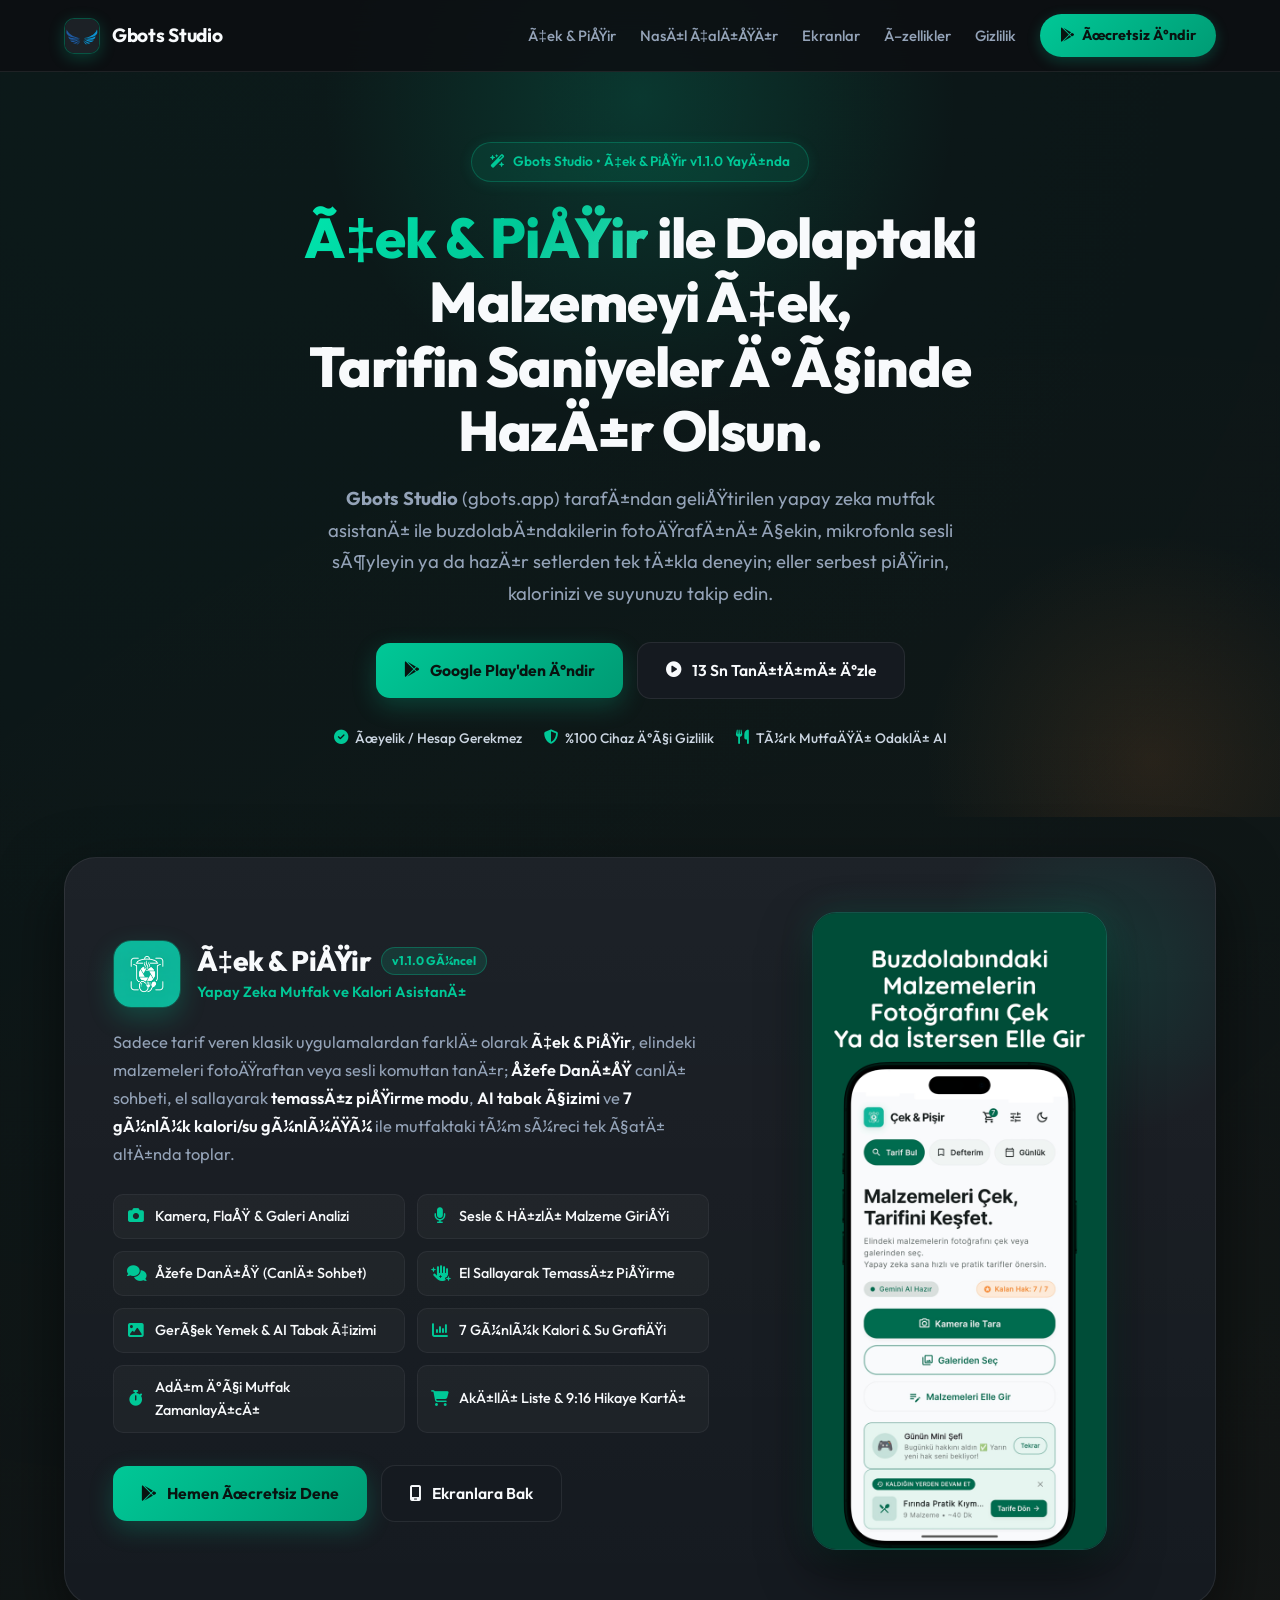
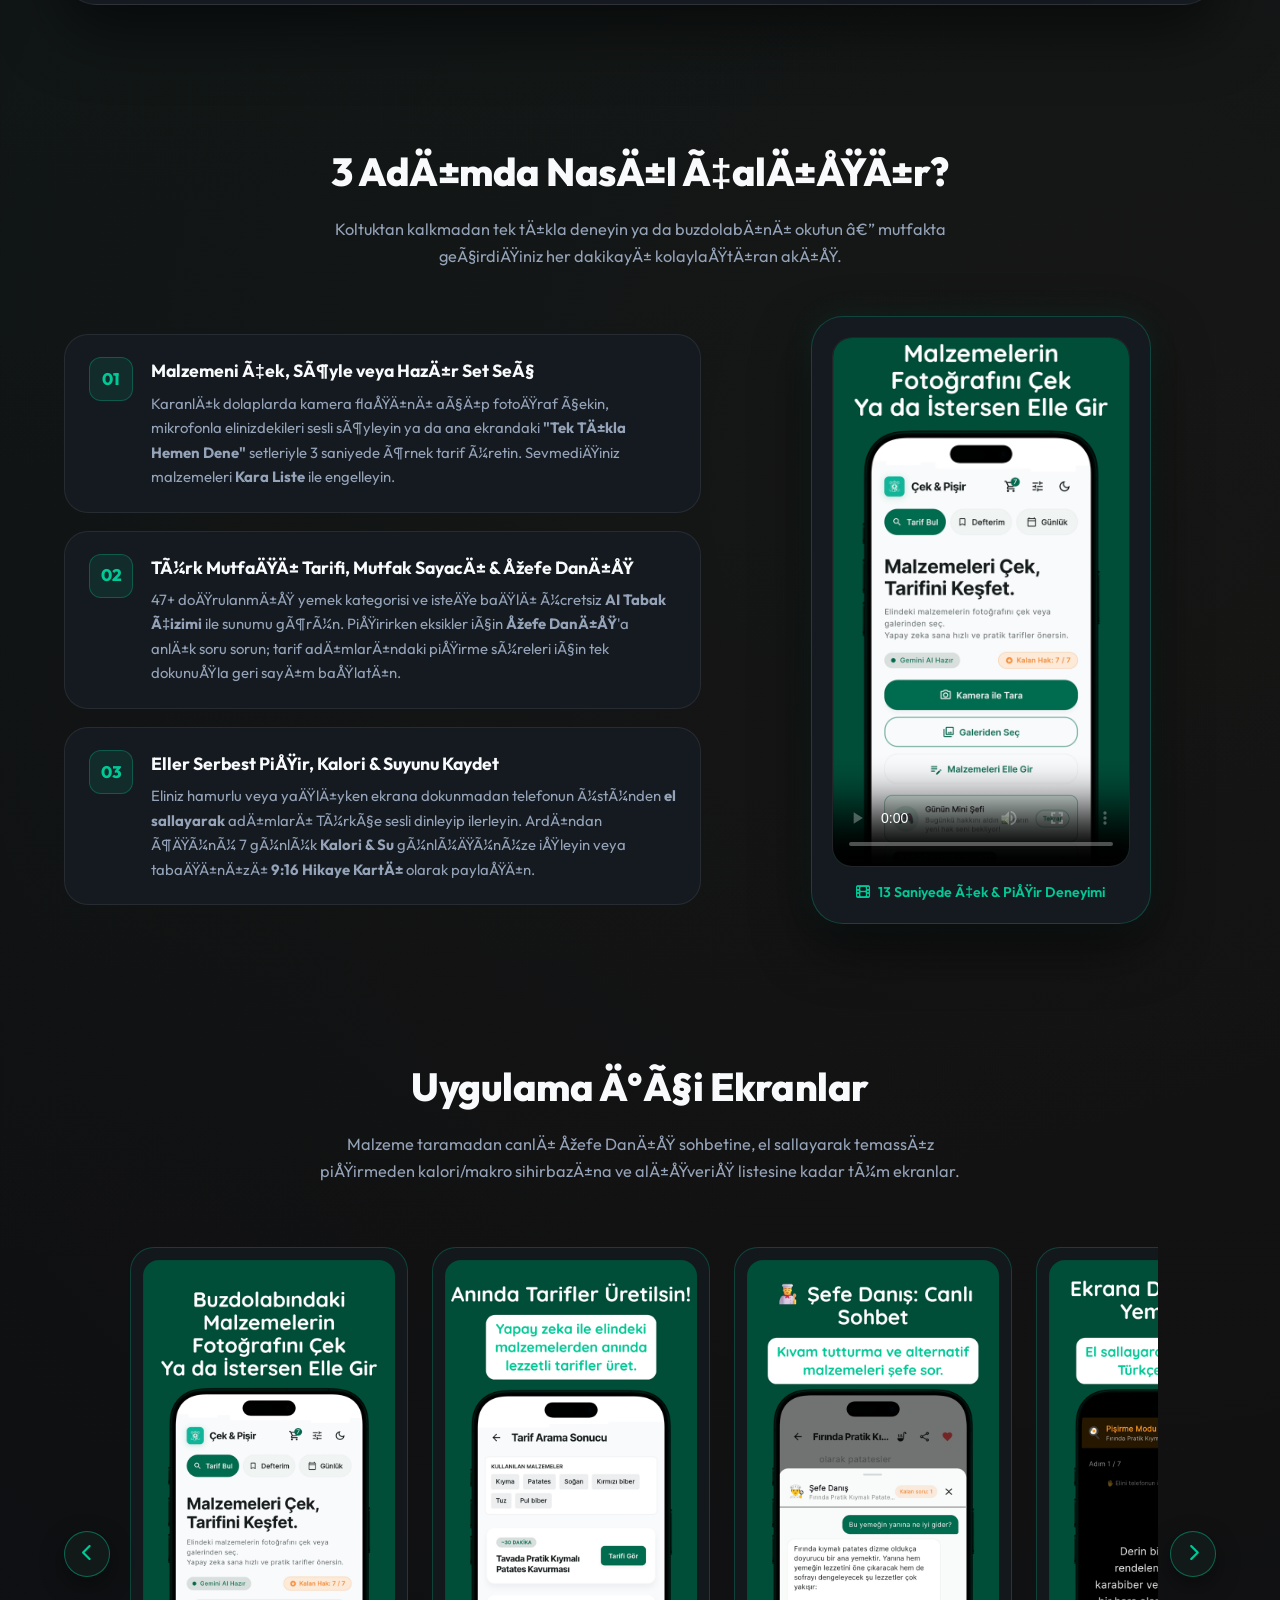
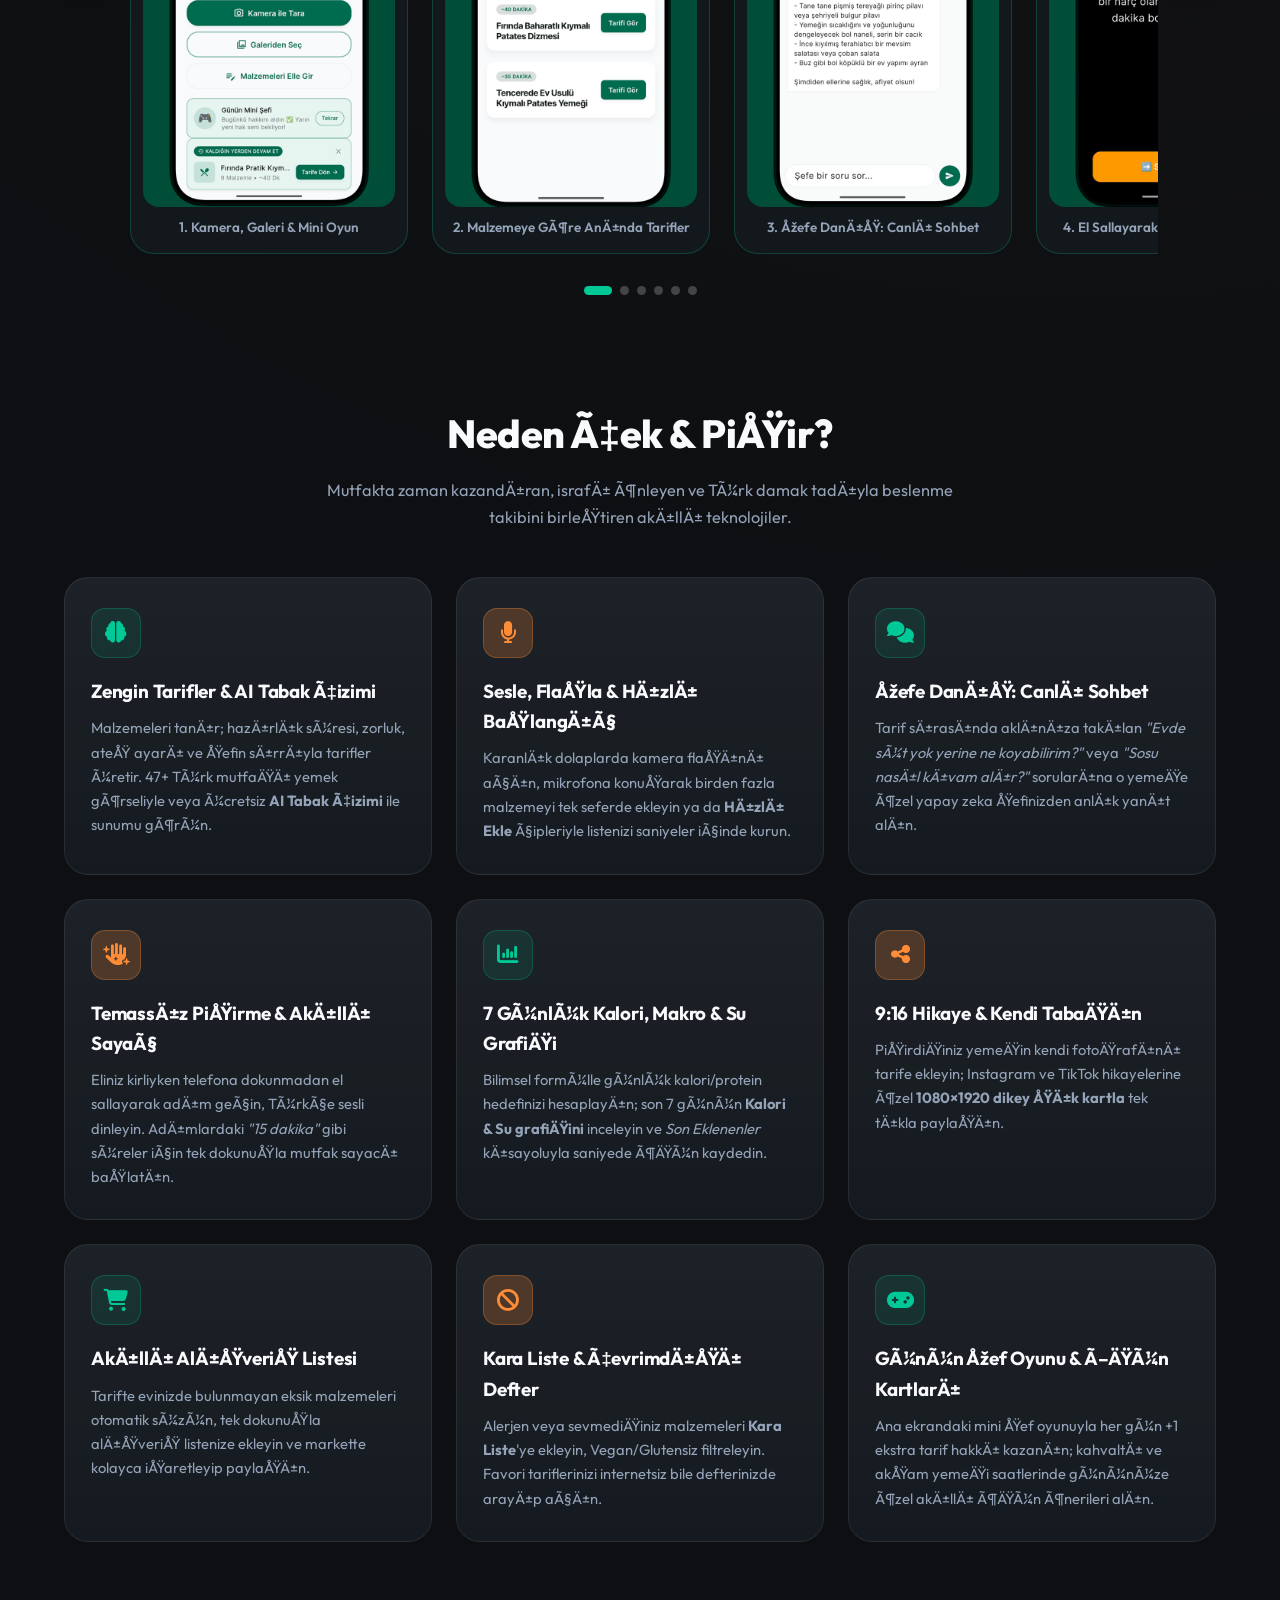
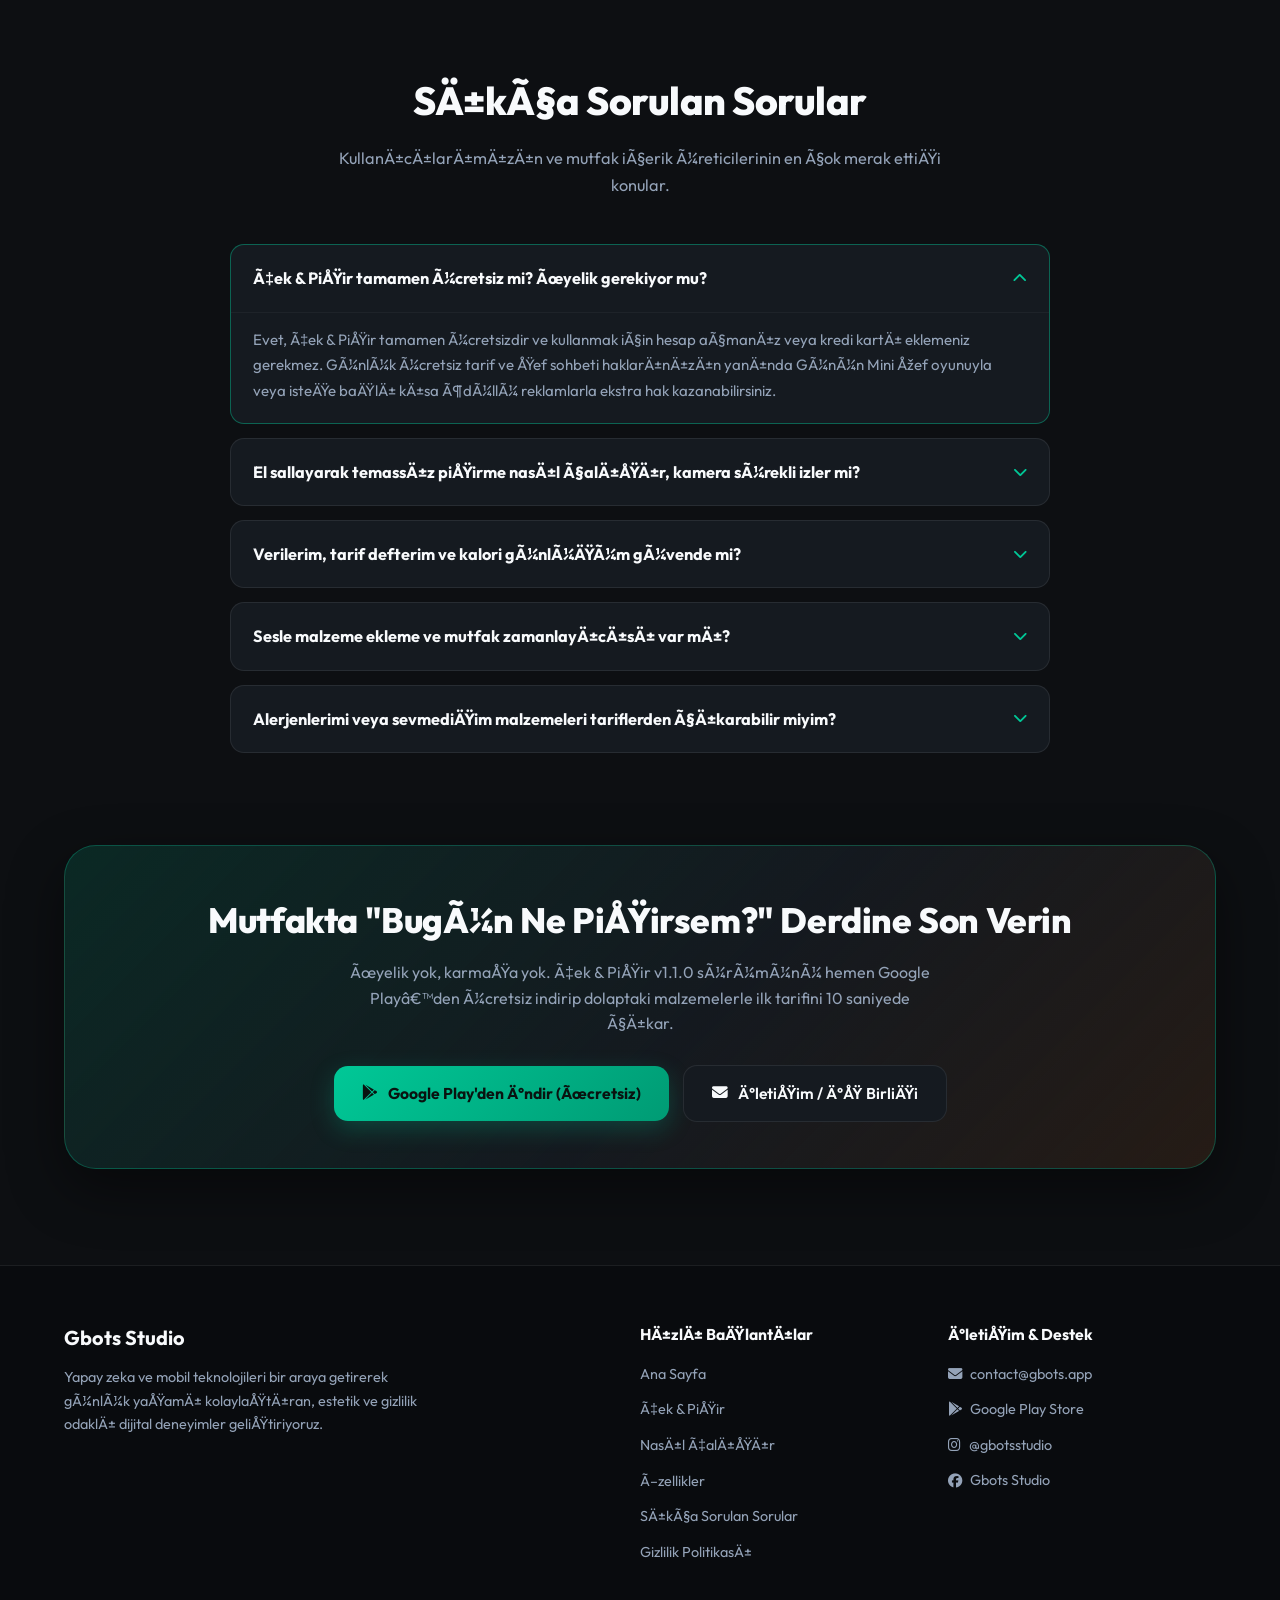
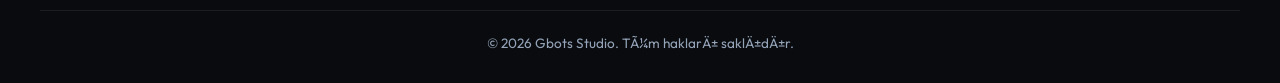
==== commit dfaf87e2: "Maximize brand SEO (Organization/WebSite/VideoObject schema, image+video sitemap, webmanifest, H1/Ti" ====
--- a/index.html
+++ b/index.html
@@ -12,6 +12,7 @@
   </script>
 
   <meta name="yandex-verification" content="6ecc2328c390e54e" />
+  <meta name="msvalidate.01" content="1797C62D9F26ABD7D98CB92D775B7D70" />
 
   <!-- Yandex.Metrika counter -->
   <script type="text/javascript">
@@ -31,42 +32,47 @@
   <meta name="viewport" content="width=device-width, initial-scale=1.0, maximum-scale=5.0">
 
   <!-- Optimize Edilmiş SEO Başlık ve Açıklama -->
-  <title>Çek & Pişir - Yapay Zeka Yemek Tarifi, Şefe Danış ve Kalori Asistanı | Gbots Studio</title>
-  <meta name="description" content="Buzdolabındaki malzemelerin fotoğrafını çekin veya sesle söyleyin, Gemini AI destekli Çek & Pişir saniyeler içinde tam ölçülü Türk mutfağı tarifleri üretsin. Canlı Şefe Danış sohbeti, el sallayarak temassız pişirme, adım içi sayaç ve 7 günlük kalori/su grafiği tek uygulamada!">
-  <meta name="keywords" content="çek ve pişir, yapay zeka yemek tarifi, şefe danış, buzdolabındaki malzemelerle yemek, sesle malzeme ekleme, temassız pişirme modu, akıllı alışveriş listesi, kalori takibi, makro hesaplama, su takibi, gemini ai yemek asistanı, gbots studio">
+  <title>Çek &amp; Pişir — Gbots Studio | Yapay Zeka Tarif Asistanı</title>
+  <meta name="description" content="Gbots Studio tarafından geliştirilen Çek &amp; Pişir ile malzeme fotoğrafı çekin veya sesle söyleyin; yapay zeka şef tarif çıkarsın, el hareketiyle pişirin.">
+  <meta name="keywords" content="çek &amp; pişir, çek pişir, cek pisir, gbots, gbot, gbots studio, gbots.app, yapay zeka yemek tarifi, şefe danış, temassız pişirme modu, kalori ve makro takibi">
+  <meta name="application-name" content="Çek &amp; Pişir">
   <meta name="author" content="Gbots Studio">
-  <meta name="robots" content="index, follow">
+  <meta name="robots" content="index, follow, max-image-preview:large, max-snippet:-1, max-video-preview:-1">
   <meta name="theme-color" content="#00C897">
   <link rel="canonical" href="https://gbots.app/">
+  <link rel="alternate" hreflang="tr" href="https://gbots.app/">
+  <link rel="alternate" hreflang="x-default" href="https://gbots.app/">
 
   <!-- Open Graph / Sosyal Medya Paylaşım Etiketleri -->
   <meta property="og:type" content="website">
   <meta property="og:locale" content="tr_TR">
   <meta property="og:url" content="https://gbots.app/">
   <meta property="og:site_name" content="Gbots Studio">
-  <meta property="og:title" content="Çek & Pişir | Yapay Zeka Destekli Mutfak ve Kalori Asistanı">
-  <meta property="og:description" content="Evdeki malzemelerin fotoğrafını çekin veya sesle söyleyin, Gemini AI anında lezzetli tarifler üretsin. Eller serbest pişirme modu ve 7 günlük kalori takibi bir arada!">
+  <meta property="og:title" content="Çek &amp; Pişir — Gbots Studio | Yapay Zeka Mutfak Asistanı">
+  <meta property="og:description" content="Gbots Studio (gbots.app) yapımı Çek &amp; Pişir: malzeme fotoğrafı çekin, yapay zeka tarif üretsin, el sallayarak pişirin ve kalori/su takibi yapın.">
   <meta property="og:image" content="https://gbots.app/og-image.png">
   <meta property="og:image:width" content="1920">
   <meta property="og:image:height" content="1080">
-  <meta property="og:image:alt" content="Çek & Pişir - Yapay Zeka Destekli Mutfak ve Kalori Asistanı">
+  <meta property="og:image:alt" content="Çek &amp; Pişir - Gbots Studio Yapay Zeka Destekli Mutfak Asistanı">
 
   <!-- Twitter Card -->
   <meta name="twitter:card" content="summary_large_image">
-  <meta name="twitter:title" content="Çek & Pişir | Yapay Zeka Yemek Tarifi ve Kalori Takibi">
-  <meta name="twitter:description" content="Buzdolabındaki malzemeleri fotoğrafla veya sesle söyle, anında kişiselleştirilmiş Türk mutfağı tarifleri al.">
+  <meta name="twitter:title" content="Çek &amp; Pişir — Gbots Studio | Yapay Zeka Tarif ve Kalori Asistanı">
+  <meta name="twitter:description" content="Buzdolabındaki malzemeleri fotoğrafla veya sesle söyle; Gbots Studio yapımı Çek &amp; Pişir anında Türk mutfağı tarifleri üretsin.">
   <meta name="twitter:image" content="https://gbots.app/og-image.png">
 
-  <!-- Faviconlar -->
-  <link rel="icon" href="favicon.ico">
-  <link rel="icon" href="favicon.png" type="image/png" sizes="32x32">
-  <link rel="icon" href="favicon.png" type="image/png" sizes="48x48">
-  <link rel="icon" href="favicon.svg" type="image/svg+xml" sizes="any">
-  <link rel="apple-touch-icon" href="apple-touch-icon.png" sizes="180x180">
-
-  <!-- Fontlar ve Stiller -->
+  <!-- Faviconlar & Web App Manifest -->
+  <link rel="icon" href="/favicon.ico">
+  <link rel="icon" href="/favicon.png" type="image/png" sizes="500x500">
+  <link rel="icon" href="/favicon.svg" type="image/svg+xml" sizes="any">
+  <link rel="apple-touch-icon" href="/apple-touch-icon.png" sizes="500x500">
+  <link rel="manifest" href="/site.webmanifest">
+
+  <!-- Fontlar, Önyüklemeler ve Stiller -->
   <link rel="preconnect" href="https://fonts.googleapis.com">
   <link rel="preconnect" href="https://fonts.gstatic.com" crossorigin>
+  <link rel="preconnect" href="https://cdnjs.cloudflare.com" crossorigin>
+  <link rel="preload" as="image" href="screenshots/screenshot1.png">
   <link href="https://fonts.googleapis.com/css2?family=Outfit:wght@400;500;600;700;800&display=swap" rel="stylesheet">
   <link rel="stylesheet" href="https://cdnjs.cloudflare.com/ajax/libs/font-awesome/6.4.0/css/all.min.css">
   <link rel="stylesheet" href="styles.css?v=3.0">
@@ -83,28 +89,77 @@
     }
   </style>
 
-  <!-- Schema.org Yapılandırılmış Veri (Organizasyon + Uygulama + SSS) -->
+  <!-- Schema.org Yapılandırılmış Veri (Organizasyon + WebSite + WebPage + Uygulama + Video + SSS) -->
   <script type="application/ld+json">
   {
     "@context": "https://schema.org",
     "@graph": [
       {
         "@type": "Organization",
+        "@id": "https://gbots.app/#organization",
         "name": "Gbots Studio",
+        "alternateName": ["Gbots", "Gbots App", "Gbot", "gbots.app"],
         "url": "https://gbots.app/",
-        "logo": "https://gbots.app/logo.svg",
+        "logo": {
+          "@type": "ImageObject",
+          "url": "https://gbots.app/app-icon.png",
+          "width": 512,
+          "height": 512
+        },
         "email": "contact@gbots.app",
+        "contactPoint": {
+          "@type": "ContactPoint",
+          "email": "contact@gbots.app",
+          "contactType": "customer support",
+          "availableLanguage": ["Turkish"]
+        },
         "sameAs": [
+          "https://play.google.com/store/apps/details?id=com.gbots.cekpisir",
+          "https://github.com/gbotsdev/gbots.app",
           "https://www.instagram.com/gbotsstudio",
           "https://www.facebook.com/gbotsstudio/"
         ]
       },
       {
+        "@type": "WebSite",
+        "@id": "https://gbots.app/#website",
+        "url": "https://gbots.app/",
+        "name": "Gbots Studio",
+        "alternateName": ["Gbots", "Gbots App", "Gbot", "Çek & Pişir", "Cek & Pisir"],
+        "inLanguage": "tr-TR",
+        "publisher": {
+          "@id": "https://gbots.app/#organization"
+        }
+      },
+      {
+        "@type": "WebPage",
+        "@id": "https://gbots.app/#webpage",
+        "url": "https://gbots.app/",
+        "name": "Çek & Pişir — Gbots Studio | Yapay Zeka Tarif Asistanı",
+        "inLanguage": "tr-TR",
+        "isPartOf": {
+          "@id": "https://gbots.app/#website"
+        },
+        "about": {
+          "@id": "https://gbots.app/#app"
+        },
+        "primaryImageOfPage": {
+          "@type": "ImageObject",
+          "url": "https://gbots.app/og-image.png",
+          "width": 1920,
+          "height": 1080
+        }
+      },
+      {
         "@type": "SoftwareApplication",
-        "name": "Çek & Pişir - Snap & Cook AI Assistant",
-        "operatingSystem": "Android",
+        "@id": "https://gbots.app/#app",
+        "name": "Çek & Pişir",
+        "alternateName": ["Cek & Pisir", "Çek Pişir", "Cek Pisir", "Snap & Cook AI Assistant", "Gbots Çek & Pişir"],
+        "operatingSystem": "Android 7.0+",
         "applicationCategory": "FoodAndDrinkApplication",
         "softwareVersion": "1.1.0",
+        "inLanguage": "tr",
+        "image": "https://gbots.app/app-icon.png",
         "screenshot": [
           "https://gbots.app/screenshots/screenshot1.png",
           "https://gbots.app/screenshots/screenshot2.png",
@@ -113,20 +168,42 @@
           "https://gbots.app/screenshots/screenshot5.png",
           "https://gbots.app/screenshots/screenshot6.png"
         ],
-        "description": "Buzdolabınızdaki malzemelerin fotoğrafını çekin veya sesle söyleyin; Gemini AI anında Türk mutfağına uygun, tam ölçülü tarifler üretsin. Canlı Şefe Danış sohbeti, el sallayarak temassız ve sesli pişirme modu, adım içi akıllı mutfak sayacı, AI tabak çizimi, akıllı alışveriş listesi ve 7 günlük kalori/su takibi tek uygulamada.",
+        "description": "Gbots Studio tarafından geliştirilen Çek & Pişir ile dolaptaki malzemelerin fotoğrafını çekin veya sesle söyleyin; Gemini AI anında Türk mutfağına uygun, tam ölçülü tarifler üretsin. Canlı Şefe Danış sohbeti, el sallayarak temassız pişirme modu, adım içi akıllı mutfak sayacı, AI tabak çizimi, akıllı alışveriş listesi ve 7 günlük kalori/su takibi tek uygulamada.",
         "installUrl": "https://play.google.com/store/apps/details?id=com.gbots.cekpisir",
+        "downloadUrl": "https://play.google.com/store/apps/details?id=com.gbots.cekpisir",
         "offers": {
           "@type": "Offer",
           "price": "0",
-          "priceCurrency": "TRY"
+          "priceCurrency": "TRY",
+          "availability": "https://schema.org/InStock"
         },
         "author": {
-          "@type": "Organization",
-          "name": "Gbots Studio"
+          "@id": "https://gbots.app/#organization"
+        },
+        "publisher": {
+          "@id": "https://gbots.app/#organization"
+        }
+      },
+      {
+        "@type": "VideoObject",
+        "@id": "https://gbots.app/#promo-video",
+        "name": "Çek & Pişir — 13 Saniyede Yapay Zeka Mutfak Asistanı",
+        "description": "Gbots Studio yapımı Çek & Pişir uygulamasıyla malzemeleri çekin, canlı şefe danışın ve eller serbest pişirin.",
+        "thumbnailUrl": "https://gbots.app/og-image.png",
+        "contentUrl": "https://gbots.app/cek-pisir-tanitim.mp4",
+        "uploadDate": "2026-11-16T14:16:34+03:00",
+        "duration": "PT13S",
+        "inLanguage": "tr",
+        "publisher": {
+          "@id": "https://gbots.app/#organization"
         }
       },
       {
         "@type": "FAQPage",
+        "@id": "https://gbots.app/#faq-schema",
+        "isPartOf": {
+          "@id": "https://gbots.app/#webpage"
+        },
         "mainEntity": [
           {
             "@type": "Question",
@@ -215,13 +292,13 @@
       <div class="hero-glow-secondary"></div>
       <div class="container hero-content">
         <div class="tag-badge">
-          <i class="fa-solid fa-wand-magic-sparkles" aria-hidden="true"></i> v1.1.0 Yayında &bull; Android İçin Tamamen Ücretsiz
+          <i class="fa-solid fa-wand-magic-sparkles" aria-hidden="true"></i> Gbots Studio &bull; Çek &amp; Pişir v1.1.0 Yayında
         </div>
         <h1 class="hero-title">
-          Dolaptaki Malzemeyi Çek,<br><span>Akşam Yemeğin</span> Saniyeler İçinde Hazır Olsun.
+          <span>Çek &amp; Pişir</span> ile Dolaptaki Malzemeyi Çek,<br>Tarifin Saniyeler İçinde Hazır Olsun.
         </h1>
         <p class="hero-subtitle">
-          Buzdolabındakilerin fotoğrafını çek, mikrofonla sesli söyle ya da hazır setlerden tek tıkla dene. Türk mutfağına uyumlu yapay zeka şefin tam ölçülü tarifler çıkarsın; eller serbest pişir, kalorini ve suyunu takip et.
+          <strong>Gbots Studio</strong> (gbots.app) tarafından geliştirilen yapay zeka mutfak asistanı ile buzdolabındakilerin fotoğrafını çekin, mikrofonla sesli söyleyin ya da hazır setlerden tek tıkla deneyin; eller serbest pişirin, kalorinizi ve suyunuzu takip edin.
         </p>
         <div class="hero-cta">
           <a href="https://play.google.com/store/apps/details?id=com.gbots.cekpisir" target="_blank" rel="noopener" class="btn-primary">
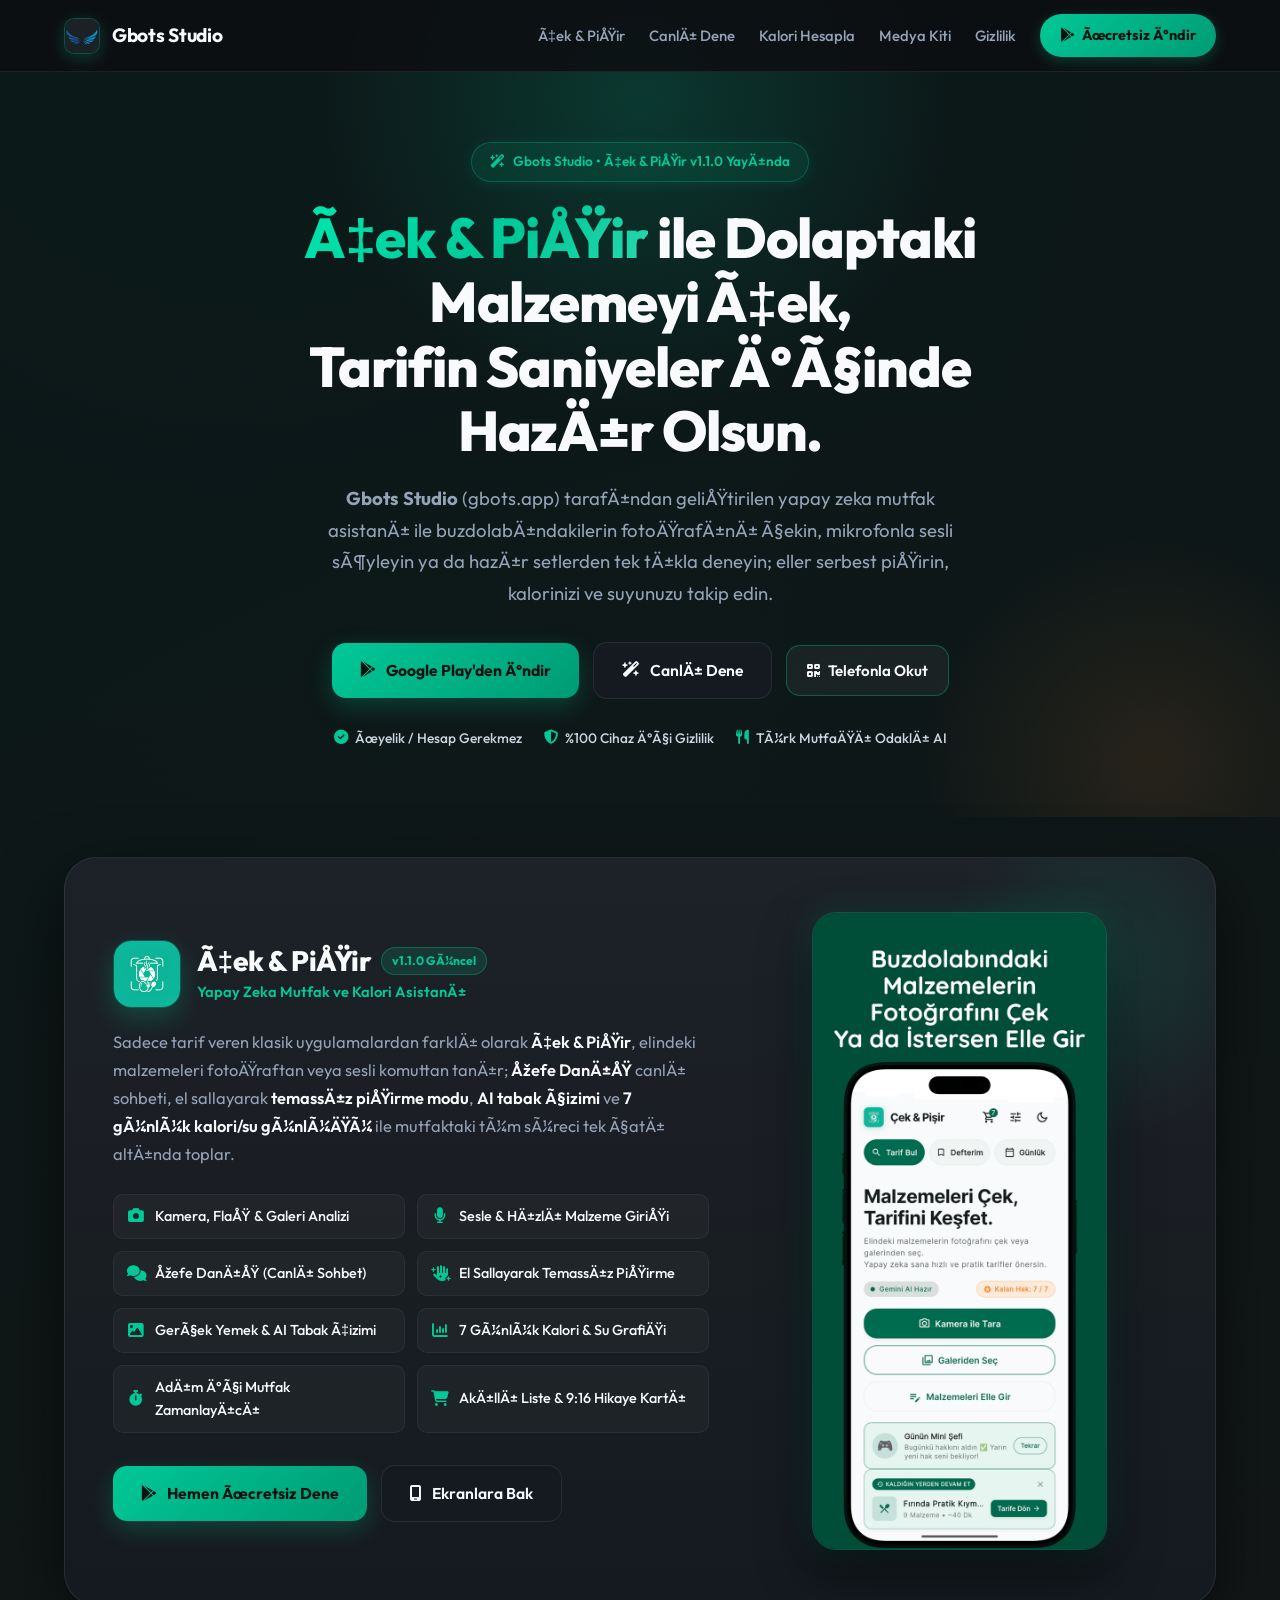
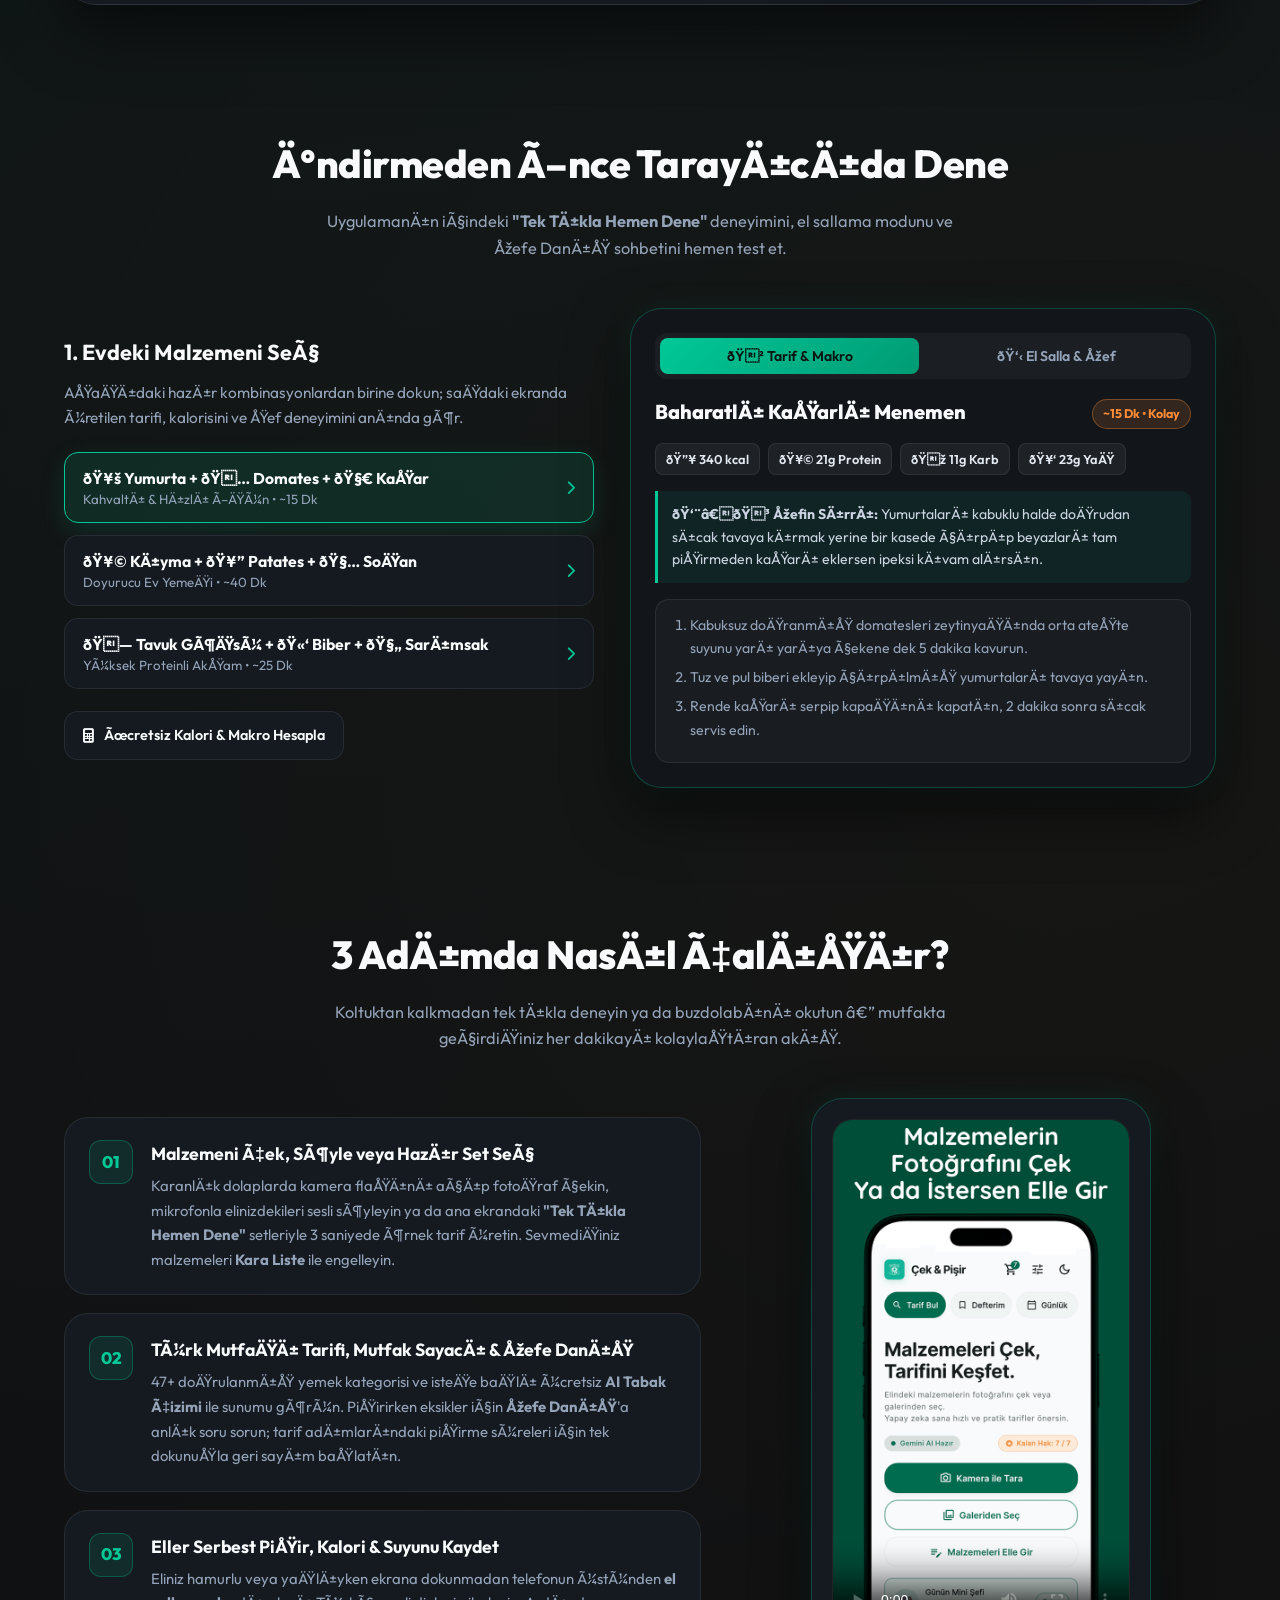
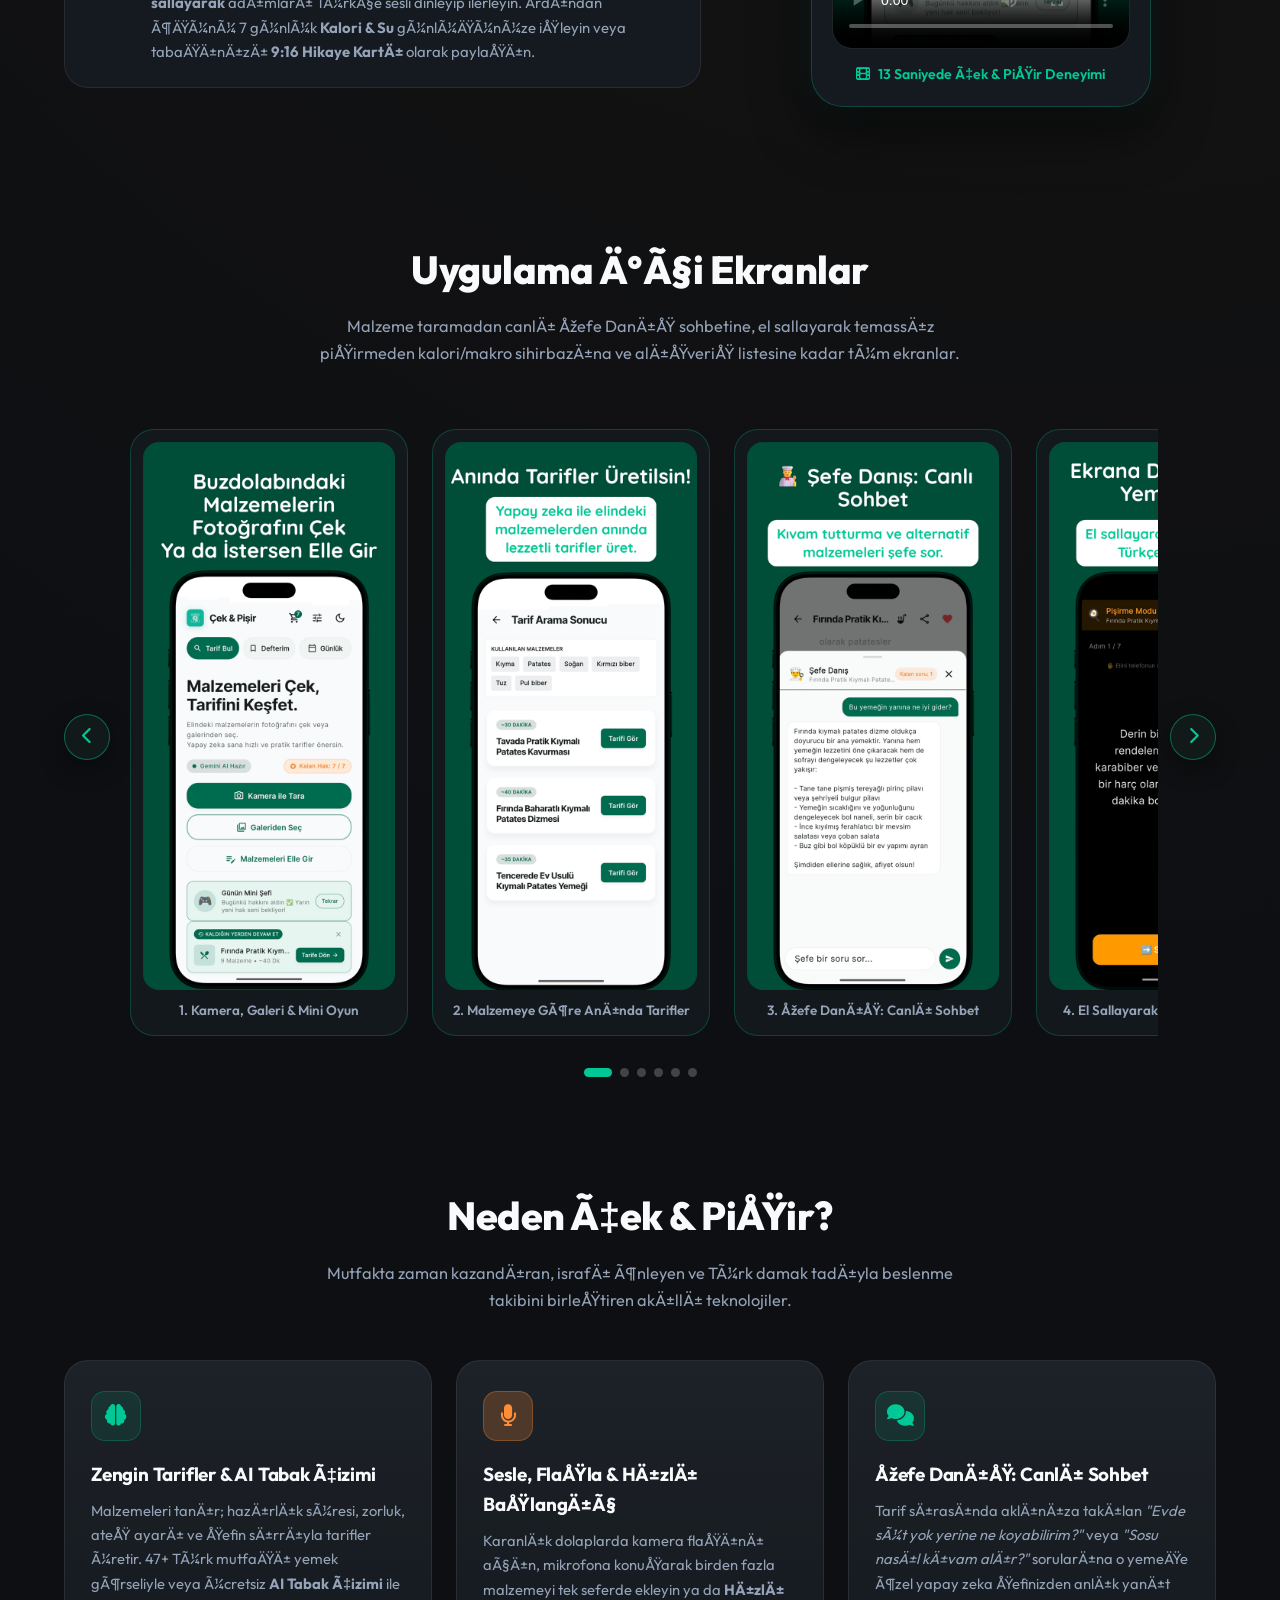
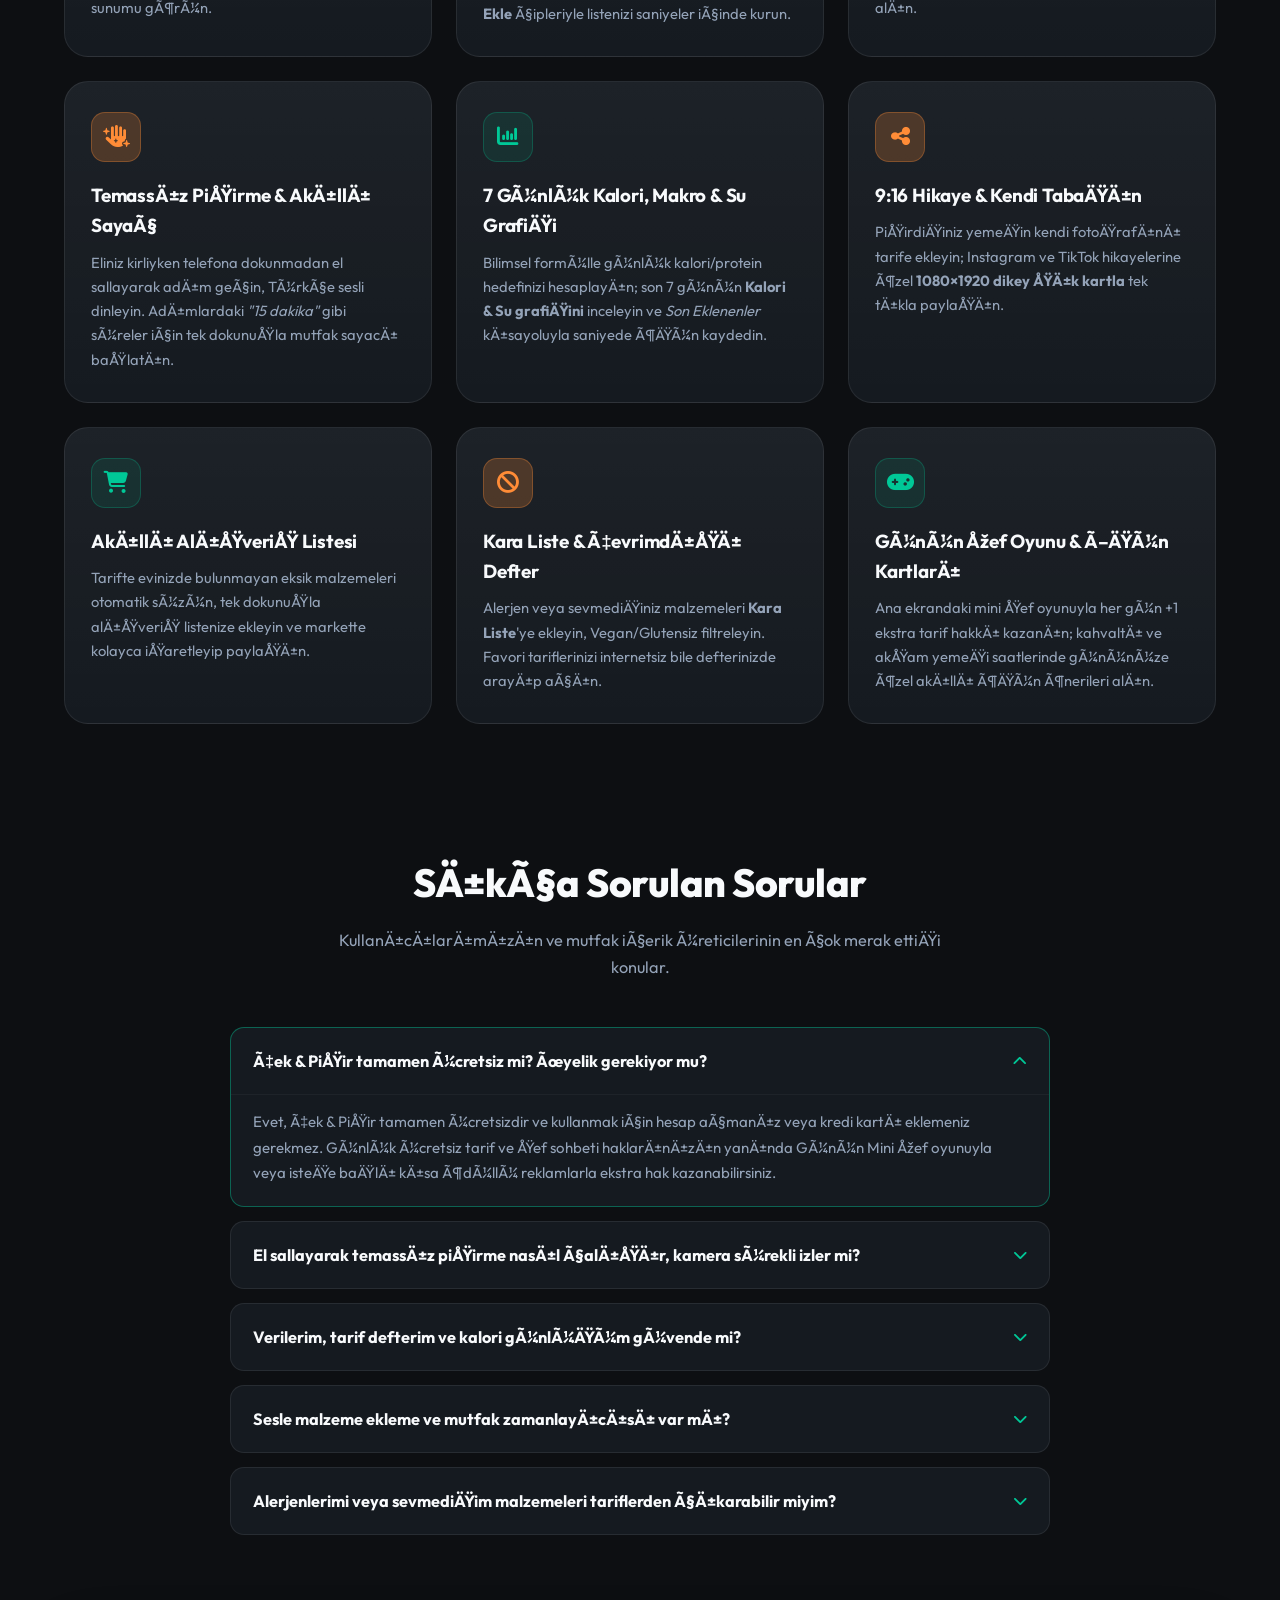
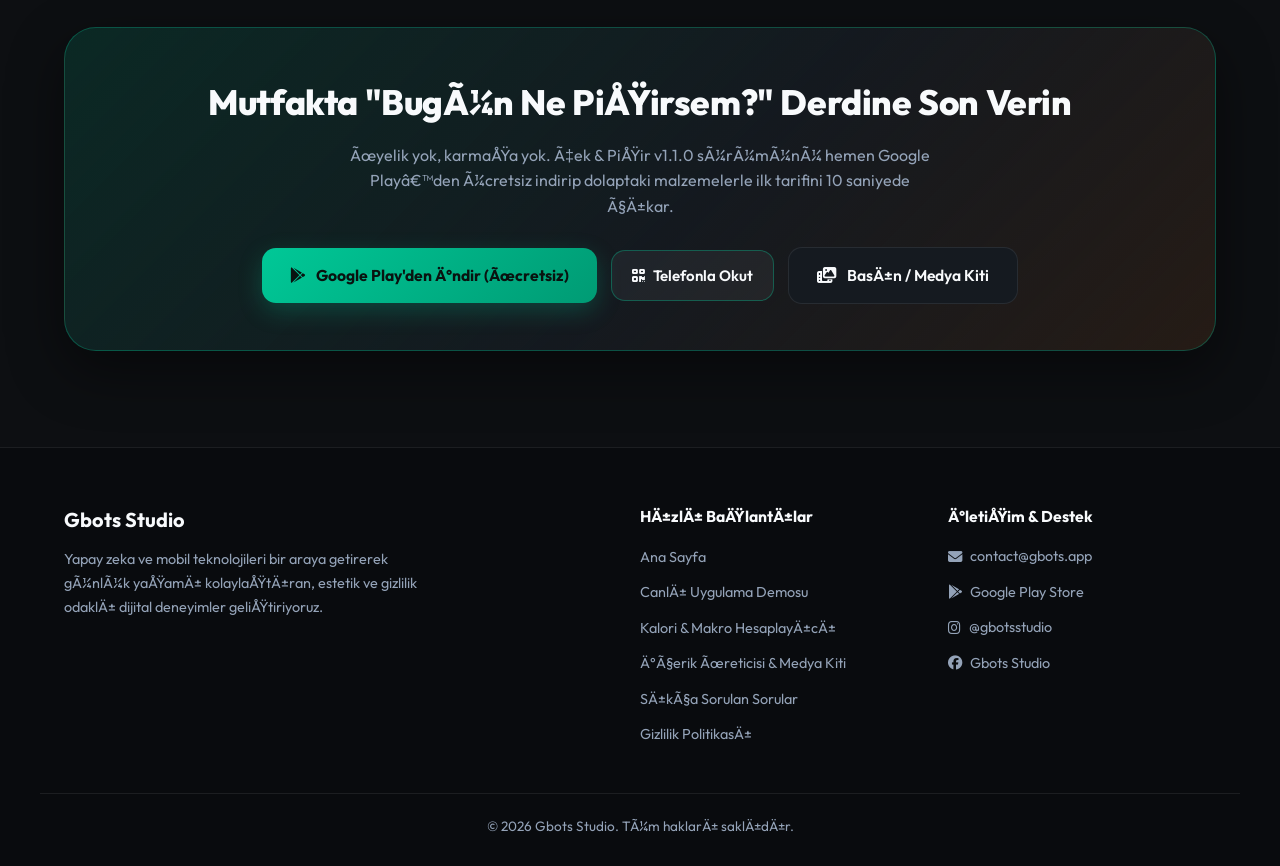
==== commit 10c55554: "Add interactive live demo, Mifflin-St Jeor calorie calculator page, creator media kit, and scannable" ====
--- a/index.html
+++ b/index.html
@@ -75,7 +75,7 @@
   <link rel="preload" as="image" href="screenshots/screenshot1.png">
   <link href="https://fonts.googleapis.com/css2?family=Outfit:wght@400;500;600;700;800&display=swap" rel="stylesheet">
   <link rel="stylesheet" href="https://cdnjs.cloudflare.com/ajax/libs/font-awesome/6.4.0/css/all.min.css">
-  <link rel="stylesheet" href="styles.css?v=3.0">
+  <link rel="stylesheet" href="styles.css?v=4.0">
 
   <!-- Masaüstünde Hamburger Butonunu Zorunlu Gizleyen Güvenlik Kuralı -->
   <style>
@@ -271,9 +271,9 @@
 
         <ul class="nav-links" id="navLinks">
           <li><a href="#featured">Çek &amp; Pişir</a></li>
-          <li><a href="#how-it-works">Nasıl Çalışır</a></li>
-          <li><a href="#screenshots">Ekranlar</a></li>
-          <li><a href="#features">Özellikler</a></li>
+          <li><a href="#demo">Canlı Dene</a></li>
+          <li><a href="kalori-hesaplayici.html">Kalori Hesapla</a></li>
+          <li><a href="medya.html">Medya Kiti</a></li>
           <li><a href="privacy.html">Gizlilik</a></li>
           <li>
             <a href="https://play.google.com/store/apps/details?id=com.gbots.cekpisir" target="_blank" rel="noopener" class="btn-nav">
@@ -304,9 +304,12 @@
           <a href="https://play.google.com/store/apps/details?id=com.gbots.cekpisir" target="_blank" rel="noopener" class="btn-primary">
             <i class="fa-brands fa-google-play" aria-hidden="true"></i> Google Play'den İndir
           </a>
-          <a href="#how-it-works" class="btn-secondary">
-            <i class="fa-solid fa-circle-play" aria-hidden="true"></i> 13 Sn Tanıtımı İzle
+          <a href="#demo" class="btn-secondary">
+            <i class="fa-solid fa-wand-magic-sparkles" aria-hidden="true"></i> Canlı Dene
           </a>
+          <button type="button" class="btn-qr" onclick="openQrModal()" aria-label="Google Play QR Kodunu Göster">
+            <i class="fa-solid fa-qrcode" aria-hidden="true"></i> Telefonla Okut
+          </button>
         </div>
 
         <div class="trust-pills" aria-label="Öne Çıkan Güvenceler">
@@ -382,6 +385,120 @@
       </div>
     </section>
 
+    <!-- Live Interactive Simulator Section -->
+    <section id="demo" class="demo-section">
+      <div class="container">
+        <div class="section-header">
+          <h2 class="section-title">İndirmeden Önce Tarayıcıda Dene</h2>
+          <p class="section-subtitle">Uygulamanın içindeki <strong>"Tek Tıkla Hemen Dene"</strong> deneyimini, el sallama modunu ve Şefe Danış sohbetini hemen test et.</p>
+        </div>
+
+        <div class="demo-grid">
+          <div class="demo-controls">
+            <h3>1. Evdeki Malzemeni Seç</h3>
+            <p>Aşağıdaki hazır kombinasyonlardan birine dokun; sağdaki ekranda üretilen tarifi, kalorisini ve şef deneyimini anında gör.</p>
+
+            <div class="demo-chips">
+              <button type="button" class="demo-chip active" onclick="selectDemoRecipe(0, this)">
+                <div class="demo-chip-main">
+                  <strong>🥚 Yumurta + 🍅 Domates + 🧀 Kaşar</strong>
+                  <span>Kahvaltı &amp; Hızlı Öğün &bull; ~15 Dk</span>
+                </div>
+                <i class="fa-solid fa-chevron-right demo-chip-arrow" aria-hidden="true"></i>
+              </button>
+
+              <button type="button" class="demo-chip" onclick="selectDemoRecipe(1, this)">
+                <div class="demo-chip-main">
+                  <strong>🥩 Kıyma + 🥔 Patates + 🧅 Soğan</strong>
+                  <span>Doyurucu Ev Yemeği &bull; ~40 Dk</span>
+                </div>
+                <i class="fa-solid fa-chevron-right demo-chip-arrow" aria-hidden="true"></i>
+              </button>
+
+              <button type="button" class="demo-chip" onclick="selectDemoRecipe(2, this)">
+                <div class="demo-chip-main">
+                  <strong>🍗 Tavuk Göğsü + 🫑 Biber + 🧄 Sarımsak</strong>
+                  <span>Yüksek Proteinli Akşam &bull; ~25 Dk</span>
+                </div>
+                <i class="fa-solid fa-chevron-right demo-chip-arrow" aria-hidden="true"></i>
+              </button>
+            </div>
+
+            <div style="margin-top: 22px; display: flex; flex-wrap: wrap; gap: 12px;">
+              <a href="kalori-hesaplayici.html" class="btn-secondary" style="padding: 12px 18px; font-size: 0.9rem;">
+                <i class="fa-solid fa-calculator" aria-hidden="true"></i> Ücretsiz Kalori &amp; Makro Hesapla
+              </a>
+            </div>
+          </div>
+
+          <div class="demo-phone-card">
+            <div class="demo-tabs" role="tablist" aria-label="Demo Görünümleri">
+              <button type="button" class="demo-tab active" id="tabRecipeBtn" onclick="setDemoTab('recipe')">🍲 Tarif &amp; Makro</button>
+              <button type="button" class="demo-tab" id="tabInteractiveBtn" onclick="setDemoTab('chef')">👋 El Salla &amp; Şef</button>
+            </div>
+
+            <!-- Sekme 1: Tarif & Kalori -->
+            <div id="demoPanelRecipe">
+              <div class="demo-recipe-head">
+                <h4 id="demoTitle">Baharatlı Kaşarlı Menemen</h4>
+                <span class="demo-badge-time" id="demoTime">~15 Dk &bull; Kolay</span>
+              </div>
+
+              <div class="demo-macro-pills" id="demoMacros">
+                <span>🔥 340 kcal</span>
+                <span>🥩 21g Protein</span>
+                <span>🍞 11g Karb</span>
+                <span>🥑 23g Yağ</span>
+              </div>
+
+              <div class="demo-tip-box" id="demoTip">
+                <strong>👨‍🍳 Şefin Sırrı:</strong> Yumurtaları kabuklu halde doğrudan sıcak tavaya kırmak yerine bir kasede çırpıp beyazları tam pişirmeden kaşarı eklersen ipeksi kıvam alırsın.
+              </div>
+
+              <div class="demo-steps-preview">
+                <ol id="demoStepsList">
+                  <li>Kabuksuz doğranmış domatesleri zeytinyağında orta ateşte suyunu yarı yarıya çekene dek 5 dakika kavurun.</li>
+                  <li>Tuz ve pul biberi ekleyip çırpılmış yumurtaları tavaya yayın.</li>
+                  <li>Rende kaşarı serpip kapağını kapatın, 2 dakika sonra sıcak servis edin.</li>
+                </ol>
+              </div>
+            </div>
+
+            <!-- Sekme 2: Temassız El Sallama & Şefe Danış -->
+            <div id="demoPanelChef" style="display: none;">
+              <div class="demo-interactive-box">
+                <div class="demo-wave-card">
+                  <div class="demo-wave-top">
+                    <span><i class="fa-solid fa-hand" aria-hidden="true"></i> Temassız Pişirme Simülasyonu</span>
+                    <span id="demoWaveCount">Adım 1 / 3</span>
+                  </div>
+                  <div class="demo-wave-step-text" id="demoWaveText">
+                    Kabuksuz doğranmış domatesleri zeytinyağında orta ateşte suyunu yarı yarıya çekene dek 5 dakika kavurun.
+                  </div>
+                  <button type="button" class="demo-wave-btn" onclick="advanceDemoWave()">
+                    👋 El Salladım (Sonraki Adıma Geç)
+                  </button>
+                </div>
+
+                <div class="demo-chef-card">
+                  <div class="demo-chef-title">
+                    <i class="fa-solid fa-comments" aria-hidden="true"></i> Şefe Danış (Hazır Sorulara Dokun)
+                  </div>
+                  <div class="demo-chef-questions">
+                    <button type="button" class="demo-q-btn active" id="demoQ0" onclick="askDemoChef(0)">Eksik malzeme varsa?</button>
+                    <button type="button" class="demo-q-btn" id="demoQ1" onclick="askDemoChef(1)">Yanına ne iyi gider?</button>
+                  </div>
+                  <div class="demo-chef-reply" id="demoChefReply">
+                    Kaşar peyniri yoksa yerine beyaz peynir veya lor kullanabilirsin; erimesi için son 1 dakikada tavanın kapağını kapatman yeterli.
+                  </div>
+                </div>
+              </div>
+            </div>
+          </div>
+        </div>
+      </div>
+    </section>
+
     <!-- How It Works & Promo Video Showcase Section -->
     <section id="how-it-works" class="workflow-section">
       <div class="container">
@@ -626,14 +743,34 @@
             <a href="https://play.google.com/store/apps/details?id=com.gbots.cekpisir" target="_blank" rel="noopener" class="btn-primary">
               <i class="fa-brands fa-google-play" aria-hidden="true"></i> Google Play'den İndir (Ücretsiz)
             </a>
-            <a href="mailto:contact@gbots.app" class="btn-secondary">
-              <i class="fa-solid fa-envelope" aria-hidden="true"></i> İletişim / İş Birliği
+            <button type="button" class="btn-qr" onclick="openQrModal()" aria-label="Google Play QR Kodunu Aç">
+              <i class="fa-solid fa-qrcode" aria-hidden="true"></i> Telefonla Okut
+            </button>
+            <a href="medya.html" class="btn-secondary">
+              <i class="fa-solid fa-photo-film" aria-hidden="true"></i> Basın / Medya Kiti
             </a>
           </div>
         </div>
       </div>
     </section>
   </main>
+
+  <!-- Masaüstü Kullanıcılar İçin QR İndirme Modalı -->
+  <div class="qr-modal-backdrop" id="qrModal" onclick="if(event.target === this) closeQrModal()" role="dialog" aria-modal="true" aria-labelledby="qrModalTitle">
+    <div class="qr-modal-card">
+      <button type="button" class="qr-modal-close" onclick="closeQrModal()" aria-label="Pencereyi Kapat">
+        <i class="fa-solid fa-xmark" aria-hidden="true"></i>
+      </button>
+      <h3 id="qrModalTitle" style="font-size: 1.25rem; font-weight: 800; margin-bottom: 6px;">Telefonla Okut, Hemen İndir</h3>
+      <p style="font-size: 0.88rem; color: var(--text-muted);">Android telefonunun kamerasıyla QR kodu okutarak doğrudan Google Play sayfasını aç.</p>
+      <div class="qr-frame">
+        <img src="qr-playstore.svg" alt="Çek & Pişir Google Play İndirme QR Kodu" width="210" height="210">
+      </div>
+      <a href="https://play.google.com/store/apps/details?id=com.gbots.cekpisir" target="_blank" rel="noopener" class="btn-primary" style="width: 100%; padding: 12px 18px;">
+        <i class="fa-brands fa-google-play" aria-hidden="true"></i> Tarayıcıdan Aç
+      </a>
+    </div>
+  </div>
 
   <!-- Footer -->
   <footer class="footer">
@@ -646,9 +783,9 @@
         <h5>Hızlı Bağlantılar</h5>
         <ul>
           <li><a href="#hero">Ana Sayfa</a></li>
-          <li><a href="#featured">Çek &amp; Pişir</a></li>
-          <li><a href="#how-it-works">Nasıl Çalışır</a></li>
-          <li><a href="#features">Özellikler</a></li>
+          <li><a href="#demo">Canlı Uygulama Demosu</a></li>
+          <li><a href="kalori-hesaplayici.html">Kalori &amp; Makro Hesaplayıcı</a></li>
+          <li><a href="medya.html">İçerik Üreticisi &amp; Medya Kiti</a></li>
           <li><a href="#faq">Sıkça Sorulan Sorular</a></li>
           <li><a href="privacy.html">Gizlilik Politikası</a></li>
         </ul>
@@ -670,6 +807,114 @@
 
   <!-- Interactive JavaScript -->
   <script>
+    const DEMO_RECIPES = [
+      {
+        title: 'Baharatlı Kaşarlı Menemen',
+        time: '~15 Dk • Kolay',
+        macros: ['🔥 340 kcal', '🥩 21g Protein', '🍞 11g Karb', '🥑 23g Yağ'],
+        tip: '<strong>👨‍🍳 Şefin Sırrı:</strong> Yumurtaları kabuklu halde doğrudan sıcak tavaya kırmak yerine bir kasede çırpıp beyazları tam pişirmeden kaşarı eklersen ipeksi kıvam alırsın.',
+        steps: [
+          'Kabuksuz doğranmış domatesleri zeytinyağında orta ateşte suyunu yarı yarıya çekene dek 5 dakika kavurun.',
+          'Tuz ve pul biberi ekleyip çırpılmış yumurtaları tavaya yayın.',
+          'Rende kaşarı serpip kapağını kapatın, 2 dakika sonra sıcak servis edin.'
+        ],
+        chefReplies: [
+          'Kaşar peyniri yoksa yerine beyaz peynir veya lor kullanabilirsin; erimesi için son 1 dakikada tavanın kapağını kapatman yeterli.',
+          'Yanına ince kıyılmış maydanozlu söğüş salatalık ve taze demlenmiş açık çay harika gider!'
+        ]
+      },
+      {
+        title: 'Fırında Pratik Kıymalı Patates',
+        time: '~40 Dk • Kolay',
+        macros: ['🔥 480 kcal', '🥩 28g Protein', '🍞 36g Karb', '🥑 24g Yağ'],
+        tip: '<strong>👨‍🍳 Şefin Sırrı:</strong> Patates dilimlerini 180°C tepsiye sermeden önce 1 yemek kaşığı sıvı yağ ve kekikle harmanlarsan kenarları çıtır kalır, sulanmaz.',
+        steps: [
+          'Kıymayı doğranmış soğan ve salça ile tavada 6 dakika renk alana kadar kavurun.',
+          'Halka doğranmış patatesleri borcama dizip kıymalı harcı üzerine yayın ve yarım çay bardağı sıcak su ekleyin.',
+          'Önceden ısıtılmış 190°C fırında patatesler yumuşayıp üstü kızarana dek 28 dakika pişirin.'
+        ],
+        chefReplies: [
+          'Kıyma yerine ince doğranmış mantar ve yeşil mercimekle harç hazırlayıp birebir aynı adımlarla sebzeli versiyonunu yapabilirsin.',
+          'Fırından çıkınca yanına bol naneli ev yapımı cacık ve pirinç pilavı çok iyi yakışır!'
+        ]
+      },
+      {
+        title: 'Sebzeli Izgara Tavuk Sote',
+        time: '~25 Dk • Kolay',
+        macros: ['🔥 390 kcal', '🥩 42g Protein', '🍞 14g Karb', '🥑 16g Yağ'],
+        tip: '<strong>👨‍🍳 Şefin Sırrı:</strong> Tavukları soğuk tavaya koyma; tava iyice ısınınca tek kat halinde yüksek ateşte mühürlersen suyunu salmaz, lokum gibi olur.',
+        steps: [
+          'Küp doğranmış tavuk göğsünü kızgın tavada yüksek ateşte 5 dakika renk alana dek mühürleyin.',
+          'Jülyen biberleri ve ezilmiş sarımsağı ekleyip orta ateşte 7 dakika daha soteleyin.',
+          'Karabiber, kekik ve tuz ile tatlandırıp ocaktan alarak sıcak servis edin.'
+        ],
+        chefReplies: [
+          'Sarımsağın yanmaması için tavuklarla birlikte değil, biberlerden 2 dakika sonra eklersen aroması daha taze kalır.',
+          'Yüksek proteinli öğün için yanına 4 yemek kaşığı şehriyeli bulgur pilavı veya kinoa salatası harika uyum sağlar.'
+        ]
+      }
+    ];
+
+    let activeDemoIdx = 0;
+    let activeWaveStep = 0;
+    let activeChefQ = 0;
+
+    function renderDemoRecipe() {
+      const r = DEMO_RECIPES[activeDemoIdx];
+      document.getElementById('demoTitle').textContent = r.title;
+      document.getElementById('demoTime').textContent = r.time;
+      document.getElementById('demoMacros').innerHTML = r.macros.map(m => '<span>' + m + '</span>').join('');
+      document.getElementById('demoTip').innerHTML = r.tip;
+      document.getElementById('demoStepsList').innerHTML = r.steps.map(s => '<li>' + s + '</li>').join('');
+      updateWaveView();
+      askDemoChef(activeChefQ);
+    }
+
+    function selectDemoRecipe(idx, btnEl) {
+      activeDemoIdx = idx;
+      activeWaveStep = 0;
+      document.querySelectorAll('.demo-chip').forEach(c => c.classList.remove('active'));
+      if (btnEl) btnEl.classList.add('active');
+      renderDemoRecipe();
+    }
+
+    function setDemoTab(tab) {
+      const isRecipe = tab === 'recipe';
+      document.getElementById('tabRecipeBtn').classList.toggle('active', isRecipe);
+      document.getElementById('tabInteractiveBtn').classList.toggle('active', !isRecipe);
+      document.getElementById('demoPanelRecipe').style.display = isRecipe ? 'block' : 'none';
+      document.getElementById('demoPanelChef').style.display = isRecipe ? 'none' : 'block';
+    }
+
+    function updateWaveView() {
+      const r = DEMO_RECIPES[activeDemoIdx];
+      document.getElementById('demoWaveCount').textContent = 'Adım ' + (activeWaveStep + 1) + ' / ' + r.steps.length;
+      document.getElementById('demoWaveText').textContent = r.steps[activeWaveStep];
+    }
+
+    function advanceDemoWave() {
+      const len = DEMO_RECIPES[activeDemoIdx].steps.length;
+      activeWaveStep = (activeWaveStep + 1) % len;
+      updateWaveView();
+    }
+
+    function askDemoChef(qIdx) {
+      activeChefQ = qIdx;
+      document.getElementById('demoQ0').classList.toggle('active', qIdx === 0);
+      document.getElementById('demoQ1').classList.toggle('active', qIdx === 1);
+      document.getElementById('demoChefReply').textContent = DEMO_RECIPES[activeDemoIdx].chefReplies[qIdx];
+    }
+
+    function openQrModal() {
+      const modal = document.getElementById('qrModal');
+      if (modal) modal.classList.add('open');
+    }
+
+    function closeQrModal() {
+      const modal = document.getElementById('qrModal');
+      if (modal) modal.classList.remove('open');
+    }
+
     function toggleMobileNav() {
       const navLinks = document.getElementById('navLinks');
       const mobileToggle = document.getElementById('mobileToggle');
@@ -746,6 +991,9 @@
           }
         }
       });
+      document.addEventListener('keydown', (e) => {
+        if (e.key === 'Escape') closeQrModal();
+      });
     });
   </script>
 </body>
--- a/styles.css
+++ b/styles.css
@@ -1161,6 +1161,748 @@
   }
 }
 
+/* ── Live Interactive App Simulator (#demo) ── */
+.demo-section {
+  padding: 56px 0 72px;
+}
+
+.demo-grid {
+  display: grid;
+  grid-template-columns: 0.95fr 1.05fr;
+  gap: 36px;
+  align-items: center;
+}
+
+.demo-controls h3 {
+  font-size: 1.35rem;
+  font-weight: 700;
+  margin-bottom: 10px;
+}
+
+.demo-controls p {
+  color: var(--text-muted);
+  font-size: 0.96rem;
+  line-height: 1.65;
+  margin-bottom: 22px;
+}
+
+.demo-chips {
+  display: flex;
+  flex-direction: column;
+  gap: 12px;
+}
+
+.demo-chip {
+  width: 100%;
+  text-align: left;
+  background: var(--bg-surface);
+  border: 1px solid var(--border-color);
+  border-radius: var(--radius-md);
+  padding: 15px 18px;
+  color: var(--text-main);
+  font-family: inherit;
+  cursor: pointer;
+  display: flex;
+  align-items: center;
+  justify-content: space-between;
+  gap: 12px;
+  transition: all 0.25s ease;
+}
+
+.demo-chip:hover {
+  border-color: rgba(0, 200, 151, 0.4);
+  transform: translateX(4px);
+}
+
+.demo-chip.active {
+  background: rgba(0, 200, 151, 0.12);
+  border-color: var(--primary-mint);
+  box-shadow: 0 8px 24px rgba(0, 200, 151, 0.15);
+}
+
+.demo-chip-main strong {
+  display: block;
+  font-size: 0.98rem;
+  font-weight: 700;
+  margin-bottom: 3px;
+}
+
+.demo-chip-main span {
+  font-size: 0.83rem;
+  color: var(--text-muted);
+}
+
+.demo-chip-arrow {
+  color: var(--primary-mint);
+  font-size: 0.9rem;
+  flex-shrink: 0;
+}
+
+.demo-phone-card {
+  background: #12161B;
+  border: 1px solid rgba(0, 200, 151, 0.28);
+  border-radius: var(--radius-xl);
+  padding: 24px;
+  box-shadow: 0 24px 60px rgba(0, 0, 0, 0.55), 0 0 32px rgba(0, 200, 151, 0.08);
+}
+
+.demo-tabs {
+  display: grid;
+  grid-template-columns: 1fr 1fr;
+  gap: 8px;
+  background: rgba(255, 255, 255, 0.04);
+  padding: 5px;
+  border-radius: 12px;
+  margin-bottom: 20px;
+}
+
+.demo-tab {
+  border: none;
+  background: transparent;
+  color: var(--text-muted);
+  font-family: inherit;
+  font-size: 0.88rem;
+  font-weight: 600;
+  padding: 9px 12px;
+  border-radius: 8px;
+  cursor: pointer;
+  transition: all 0.2s ease;
+}
+
+.demo-tab.active {
+  background: var(--gradient-accent);
+  color: #091310;
+}
+
+.demo-recipe-head {
+  display: flex;
+  justify-content: space-between;
+  align-items: flex-start;
+  gap: 12px;
+  margin-bottom: 14px;
+}
+
+.demo-recipe-head h4 {
+  font-size: 1.25rem;
+  font-weight: 800;
+  color: var(--text-main);
+  line-height: 1.25;
+}
+
+.demo-badge-time {
+  background: rgba(255, 140, 55, 0.14);
+  color: var(--accent-orange);
+  border: 1px solid rgba(255, 140, 55, 0.35);
+  padding: 4px 10px;
+  border-radius: 99px;
+  font-size: 0.78rem;
+  font-weight: 700;
+  white-space: nowrap;
+}
+
+.demo-macro-pills {
+  display: flex;
+  flex-wrap: wrap;
+  gap: 8px;
+  margin-bottom: 16px;
+}
+
+.demo-macro-pills span {
+  background: rgba(255, 255, 255, 0.05);
+  border: 1px solid rgba(255, 255, 255, 0.08);
+  padding: 5px 10px;
+  border-radius: 8px;
+  font-size: 0.8rem;
+  font-weight: 600;
+  color: #E2E8F0;
+}
+
+.demo-tip-box {
+  background: rgba(0, 200, 151, 0.08);
+  border-left: 3px solid var(--primary-mint);
+  padding: 12px 14px;
+  border-radius: 0 10px 10px 0;
+  font-size: 0.88rem;
+  color: #CBD5E1;
+  margin-bottom: 16px;
+}
+
+.demo-steps-preview {
+  background: rgba(255, 255, 255, 0.03);
+  border: 1px solid var(--border-color);
+  border-radius: 14px;
+  padding: 14px 16px;
+}
+
+.demo-steps-preview ol {
+  padding-left: 18px;
+  color: var(--text-muted);
+  font-size: 0.88rem;
+  line-height: 1.65;
+}
+
+.demo-steps-preview li {
+  margin-bottom: 6px;
+}
+
+.demo-interactive-box {
+  display: flex;
+  flex-direction: column;
+  gap: 14px;
+}
+
+.demo-wave-card {
+  background: rgba(255, 140, 55, 0.08);
+  border: 1px solid rgba(255, 140, 55, 0.3);
+  border-radius: 14px;
+  padding: 16px;
+}
+
+.demo-wave-top {
+  display: flex;
+  justify-content: space-between;
+  align-items: center;
+  margin-bottom: 8px;
+  font-size: 0.82rem;
+  font-weight: 700;
+  color: var(--accent-orange);
+}
+
+.demo-wave-step-text {
+  font-size: 0.92rem;
+  color: var(--text-main);
+  margin-bottom: 12px;
+  min-height: 44px;
+}
+
+.demo-wave-btn {
+  width: 100%;
+  border: none;
+  border-radius: 10px;
+  background: var(--gradient-orange);
+  color: #FFFFFF;
+  font-family: inherit;
+  font-weight: 700;
+  font-size: 0.88rem;
+  padding: 10px 14px;
+  cursor: pointer;
+  transition: transform 0.2s ease, opacity 0.2s ease;
+}
+
+.demo-wave-btn:hover {
+  transform: translateY(-2px);
+}
+
+.demo-chef-card {
+  background: rgba(255, 255, 255, 0.03);
+  border: 1px solid var(--border-color);
+  border-radius: 14px;
+  padding: 14px 16px;
+}
+
+.demo-chef-title {
+  font-size: 0.85rem;
+  font-weight: 700;
+  color: var(--primary-mint);
+  margin-bottom: 10px;
+}
+
+.demo-chef-questions {
+  display: flex;
+  flex-wrap: wrap;
+  gap: 8px;
+  margin-bottom: 10px;
+}
+
+.demo-q-btn {
+  border: 1px solid rgba(0, 200, 151, 0.35);
+  background: rgba(0, 200, 151, 0.08);
+  color: var(--text-main);
+  font-family: inherit;
+  font-size: 0.78rem;
+  font-weight: 600;
+  padding: 6px 10px;
+  border-radius: 99px;
+  cursor: pointer;
+}
+
+.demo-q-btn.active {
+  background: var(--primary-mint);
+  color: #091310;
+}
+
+.demo-chef-reply {
+  background: rgba(0, 0, 0, 0.35);
+  border-radius: 10px;
+  padding: 11px 13px;
+  font-size: 0.86rem;
+  color: #E2E8F0;
+  line-height: 1.55;
+}
+
+/* ── Page Hero & Calculator & Media Kit Pages ── */
+.page-hero {
+  padding: 132px 0 36px;
+  text-align: center;
+}
+
+.calc-section,
+.kit-section {
+  padding: 20px 0 68px;
+}
+
+.calc-grid {
+  display: grid;
+  grid-template-columns: 1fr 1fr;
+  gap: 28px;
+  align-items: start;
+}
+
+.calc-card {
+  background: var(--bg-surface);
+  border: 1px solid var(--border-color);
+  border-radius: var(--radius-lg);
+  padding: 30px 28px;
+  box-shadow: 0 20px 52px rgba(0, 0, 0, 0.45);
+}
+
+.calc-card-title {
+  font-size: 1.2rem;
+  font-weight: 700;
+  margin-bottom: 22px;
+  display: flex;
+  align-items: center;
+  gap: 10px;
+}
+
+.calc-card-title i {
+  color: var(--primary-mint);
+}
+
+.calc-field {
+  margin-bottom: 20px;
+}
+
+.calc-label {
+  display: block;
+  font-size: 0.86rem;
+  font-weight: 600;
+  color: var(--text-muted);
+  margin-bottom: 8px;
+}
+
+.gender-toggle {
+  display: grid;
+  grid-template-columns: 1fr 1fr;
+  gap: 10px;
+}
+
+.calc-goal-grid {
+  display: grid;
+  grid-template-columns: repeat(3, 1fr);
+  gap: 10px;
+}
+
+.toggle-pill {
+  background: rgba(255, 255, 255, 0.04);
+  border: 1px solid var(--border-color);
+  color: var(--text-muted);
+  font-family: inherit;
+  font-size: 0.9rem;
+  font-weight: 600;
+  padding: 12px 10px;
+  border-radius: var(--radius-sm);
+  cursor: pointer;
+  transition: all 0.2s ease;
+  display: flex;
+  align-items: center;
+  justify-content: center;
+  gap: 7px;
+}
+
+.toggle-pill.active {
+  background: rgba(0, 200, 151, 0.14);
+  border-color: var(--primary-mint);
+  color: var(--primary-mint);
+}
+
+.calc-input-row {
+  display: grid;
+  grid-template-columns: repeat(3, 1fr);
+  gap: 12px;
+}
+
+.calc-input-wrap {
+  display: flex;
+  align-items: center;
+  background: rgba(255, 255, 255, 0.04);
+  border: 1px solid var(--border-color);
+  border-radius: var(--radius-sm);
+  padding: 10px 12px;
+  gap: 6px;
+}
+
+.calc-input-wrap:focus-within {
+  border-color: var(--primary-mint);
+}
+
+.calc-input-wrap input {
+  width: 100%;
+  background: transparent;
+  border: none;
+  color: var(--text-main);
+  font-family: inherit;
+  font-size: 1rem;
+  font-weight: 700;
+  outline: none;
+  min-width: 0;
+}
+
+.calc-input-wrap span {
+  font-size: 0.82rem;
+  color: var(--text-muted);
+}
+
+.calc-select {
+  width: 100%;
+  background: #1B2129;
+  border: 1px solid var(--border-color);
+  color: var(--text-main);
+  font-family: inherit;
+  font-size: 0.92rem;
+  font-weight: 500;
+  padding: 12px 14px;
+  border-radius: var(--radius-sm);
+  outline: none;
+  cursor: pointer;
+}
+
+.calc-select:focus {
+  border-color: var(--primary-mint);
+}
+
+.calc-result-hero {
+  background: linear-gradient(135deg, rgba(0, 200, 151, 0.16) 0%, rgba(0, 200, 151, 0.04) 100%);
+  border: 1px solid rgba(0, 200, 151, 0.35);
+  border-radius: var(--radius-md);
+  padding: 22px 20px;
+  text-align: center;
+  margin-bottom: 18px;
+}
+
+.calc-result-tag {
+  display: inline-block;
+  font-size: 0.78rem;
+  font-weight: 700;
+  color: var(--primary-mint);
+  text-transform: uppercase;
+  letter-spacing: 0.5px;
+  margin-bottom: 6px;
+}
+
+.calc-kcal-number {
+  font-size: clamp(2.4rem, 5vw, 3.1rem);
+  font-weight: 800;
+  color: var(--text-main);
+  line-height: 1.1;
+}
+
+.calc-kcal-number small {
+  font-size: 1.05rem;
+  font-weight: 600;
+  color: var(--primary-mint);
+}
+
+.calc-result-sub {
+  font-size: 0.84rem;
+  color: var(--text-muted);
+  margin-top: 4px;
+}
+
+.calc-metrics-row {
+  display: grid;
+  grid-template-columns: repeat(3, 1fr);
+  gap: 10px;
+  margin-bottom: 20px;
+}
+
+.calc-mini-stat {
+  background: rgba(255, 255, 255, 0.03);
+  border: 1px solid var(--border-color);
+  border-radius: var(--radius-sm);
+  padding: 12px 10px;
+  text-align: center;
+}
+
+.calc-mini-stat span {
+  display: block;
+  font-size: 0.74rem;
+  color: var(--text-muted);
+  margin-bottom: 4px;
+}
+
+.calc-mini-stat strong {
+  font-size: 0.92rem;
+  font-weight: 700;
+  color: var(--text-main);
+}
+
+.macro-breakdown {
+  margin-bottom: 22px;
+}
+
+.macro-bars-header {
+  display: flex;
+  justify-content: space-between;
+  align-items: center;
+  flex-wrap: wrap;
+  gap: 8px;
+  font-size: 0.82rem;
+  color: var(--text-muted);
+  margin-bottom: 8px;
+}
+
+.macro-stacked-track {
+  display: flex;
+  height: 10px;
+  border-radius: 99px;
+  overflow: hidden;
+  background: rgba(255, 255, 255, 0.08);
+  margin-bottom: 14px;
+  gap: 2px;
+}
+
+.macro-seg-p {
+  background: #38BDF8;
+  transition: width 0.3s ease;
+}
+
+.macro-seg-c {
+  background: #FF8C37;
+  transition: width 0.3s ease;
+}
+
+.macro-seg-f {
+  background: #00C897;
+  transition: width 0.3s ease;
+}
+
+.macro-cards-3 {
+  display: grid;
+  grid-template-columns: repeat(3, 1fr);
+  gap: 10px;
+}
+
+.macro-pill {
+  padding: 12px 10px;
+  border-radius: var(--radius-sm);
+  border: 1px solid var(--border-color);
+  text-align: center;
+}
+
+.macro-pill span {
+  display: block;
+  font-size: 0.78rem;
+  font-weight: 600;
+  margin-bottom: 3px;
+}
+
+.macro-pill strong {
+  font-size: 1.08rem;
+  font-weight: 800;
+  color: var(--text-main);
+}
+
+.macro-pill.protein { border-color: rgba(56, 189, 248, 0.35); background: rgba(56, 189, 248, 0.07); }
+.macro-pill.protein span { color: #38BDF8; }
+.macro-pill.carbs { border-color: rgba(255, 140, 55, 0.35); background: rgba(255, 140, 55, 0.07); }
+.macro-pill.carbs span { color: #FF8C37; }
+.macro-pill.fat { border-color: rgba(0, 200, 151, 0.35); background: rgba(0, 200, 151, 0.07); }
+.macro-pill.fat span { color: #00C897; }
+
+.calc-app-promo {
+  background: rgba(255, 255, 255, 0.03);
+  border: 1px solid rgba(0, 200, 151, 0.25);
+  border-radius: var(--radius-md);
+  padding: 16px;
+}
+
+.calc-app-promo-text {
+  margin-bottom: 14px;
+}
+
+.calc-app-promo-text strong {
+  display: block;
+  font-size: 0.95rem;
+  color: var(--text-main);
+  margin-bottom: 4px;
+}
+
+.calc-app-promo-text span {
+  font-size: 0.84rem;
+  color: var(--text-muted);
+  display: block;
+  line-height: 1.55;
+}
+
+/* ── Media Kit Cards ── */
+.kit-grid {
+  display: grid;
+  grid-template-columns: repeat(4, 1fr);
+  gap: 20px;
+  margin-bottom: 28px;
+}
+
+.kit-card {
+  background: var(--bg-surface);
+  border: 1px solid var(--border-color);
+  border-radius: var(--radius-lg);
+  padding: 22px 18px;
+  display: flex;
+  flex-direction: column;
+  align-items: center;
+  text-align: center;
+}
+
+.kit-preview {
+  width: 100%;
+  height: 120px;
+  display: flex;
+  align-items: center;
+  justify-content: center;
+  background: rgba(255, 255, 255, 0.03);
+  border-radius: 14px;
+  margin-bottom: 14px;
+}
+
+.kit-card h3 {
+  font-size: 1.02rem;
+  font-weight: 700;
+  margin-bottom: 6px;
+}
+
+.kit-card p {
+  font-size: 0.84rem;
+  color: var(--text-muted);
+  margin-bottom: 16px;
+  flex-grow: 1;
+}
+
+.kit-info-grid {
+  display: grid;
+  grid-template-columns: 1fr 1fr;
+  gap: 24px;
+}
+
+/* ── Desktop QR Download Modal ── */
+.btn-qr {
+  display: inline-flex;
+  align-items: center;
+  justify-content: center;
+  gap: 8px;
+  background: rgba(255, 255, 255, 0.05);
+  border: 1px solid rgba(0, 200, 151, 0.35);
+  color: var(--text-main);
+  padding: 15px 20px;
+  border-radius: var(--radius-md);
+  font-family: inherit;
+  font-size: 0.94rem;
+  font-weight: 600;
+  cursor: pointer;
+  transition: all 0.25s ease;
+}
+
+.btn-qr:hover {
+  background: rgba(0, 200, 151, 0.12);
+  border-color: var(--primary-mint);
+  transform: translateY(-2px);
+}
+
+.qr-modal-backdrop {
+  position: fixed;
+  inset: 0;
+  background: rgba(5, 8, 10, 0.82);
+  backdrop-filter: blur(8px);
+  z-index: 2000;
+  display: none;
+  align-items: center;
+  justify-content: center;
+  padding: 20px;
+}
+
+.qr-modal-backdrop.open {
+  display: flex;
+}
+
+.qr-modal-card {
+  background: var(--bg-surface);
+  border: 1px solid rgba(0, 200, 151, 0.38);
+  border-radius: var(--radius-lg);
+  padding: 28px 24px;
+  max-width: 360px;
+  width: 100%;
+  text-align: center;
+  position: relative;
+  box-shadow: 0 24px 64px rgba(0, 0, 0, 0.7);
+}
+
+.qr-modal-close {
+  position: absolute;
+  top: 14px;
+  right: 14px;
+  width: 34px;
+  height: 34px;
+  border-radius: 50%;
+  border: 1px solid var(--border-color);
+  background: rgba(255, 255, 255, 0.05);
+  color: var(--text-muted);
+  cursor: pointer;
+  font-size: 1rem;
+}
+
+.qr-frame {
+  background: #FFFFFF;
+  border-radius: 16px;
+  padding: 12px;
+  display: inline-block;
+  margin: 16px 0;
+}
+
+.qr-frame img {
+  display: block;
+  width: 210px;
+  height: 210px;
+}
+
+@media (max-width: 960px) {
+  .demo-grid,
+  .calc-grid,
+  .kit-info-grid {
+    grid-template-columns: 1fr;
+  }
+  .kit-grid {
+    grid-template-columns: repeat(2, 1fr);
+  }
+}
+
+@media (max-width: 600px) {
+  .calc-input-row,
+  .calc-metrics-row,
+  .calc-goal-grid,
+  .kit-grid {
+    grid-template-columns: 1fr;
+  }
+  .calc-card {
+    padding: 22px 16px;
+  }
+  .demo-phone-card {
+    padding: 18px 16px;
+  }
+  .hero-cta .btn-qr {
+    width: 100%;
+  }
+}
+
 @media (prefers-reduced-motion: reduce) {
   html {
     scroll-behavior: auto;
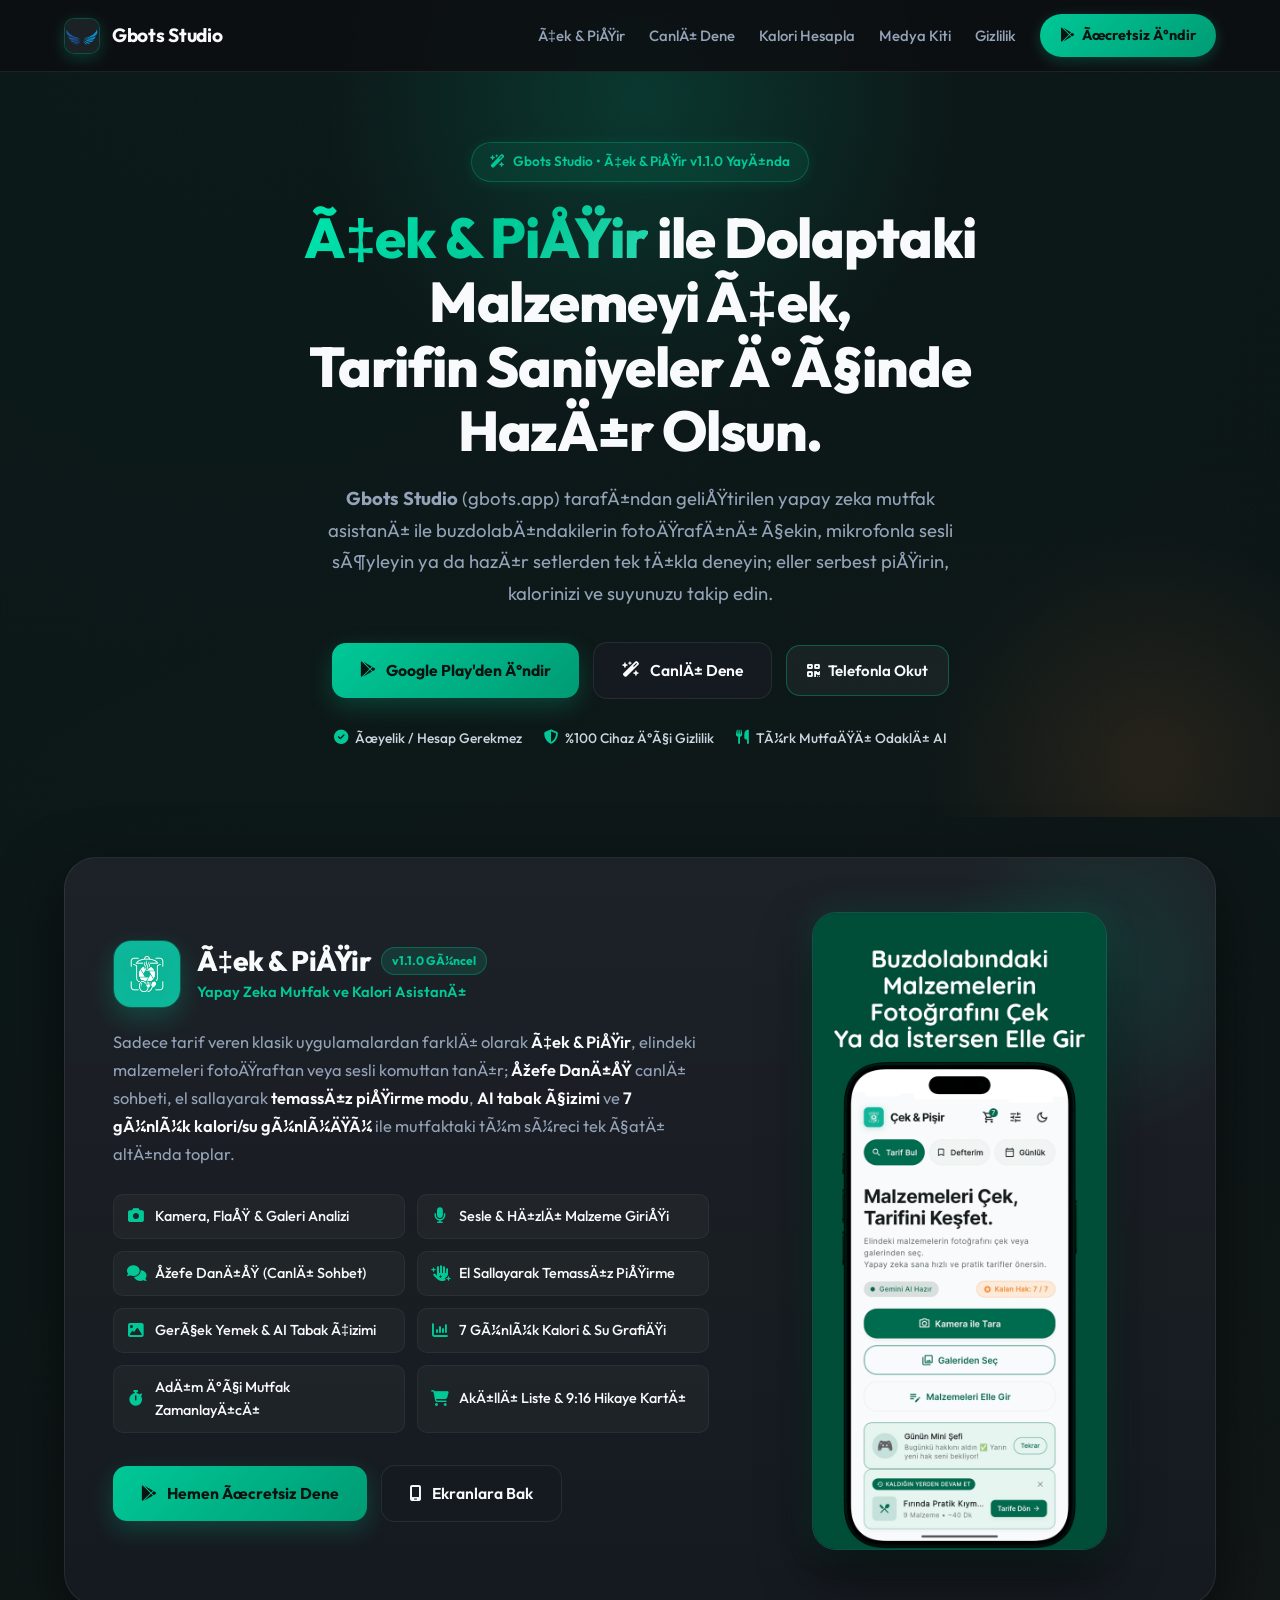
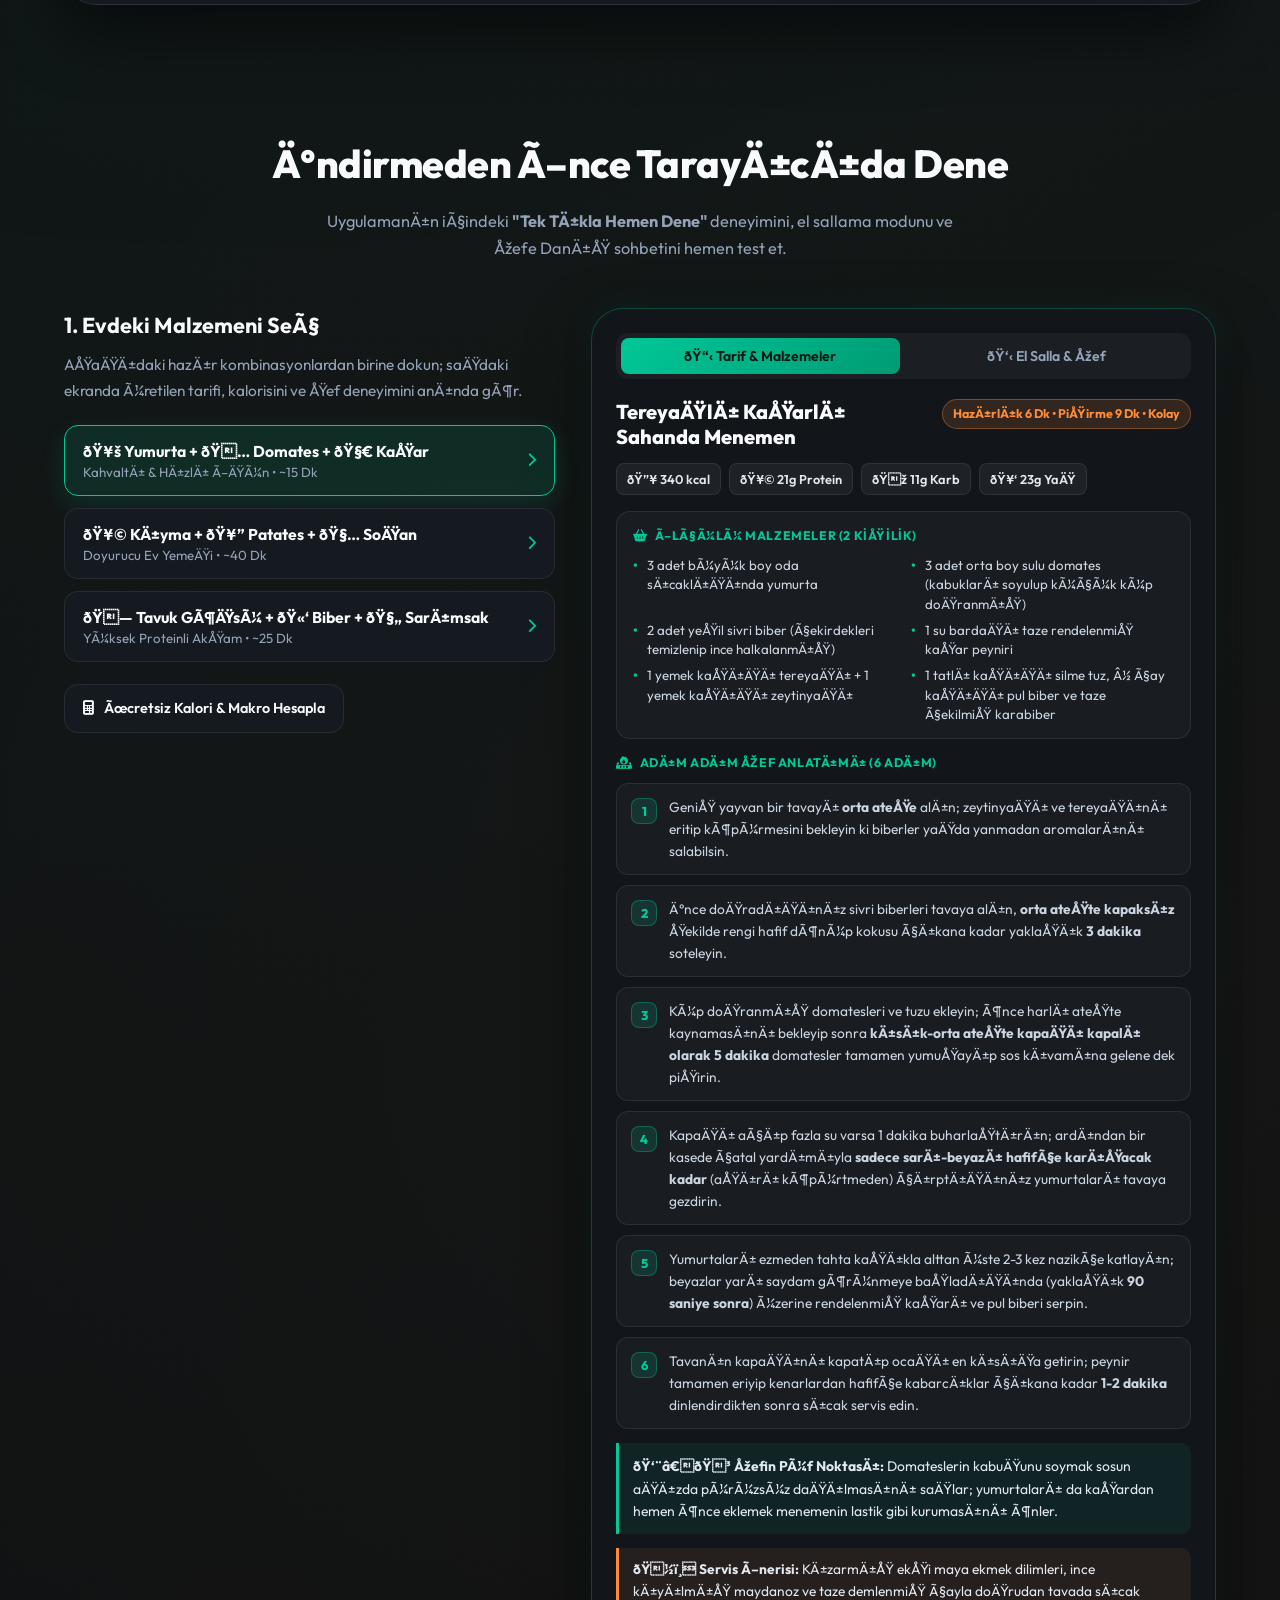
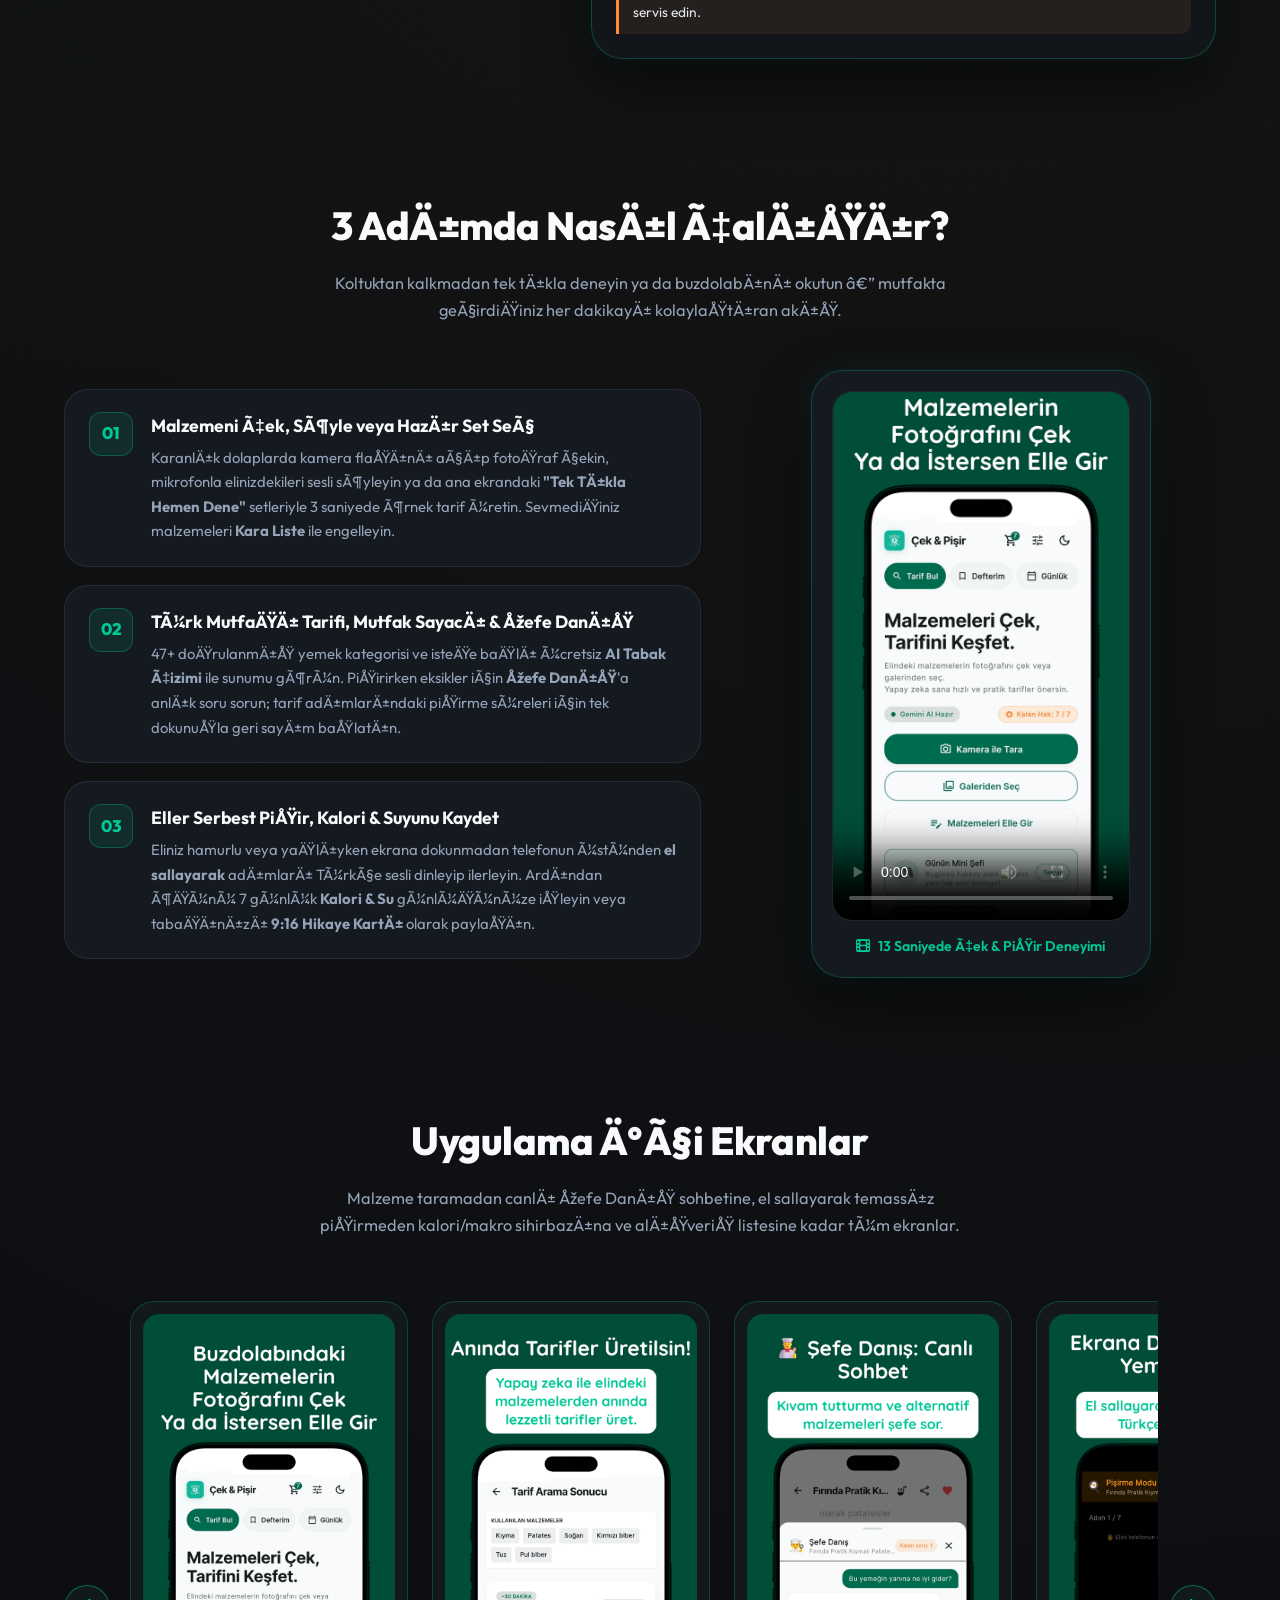
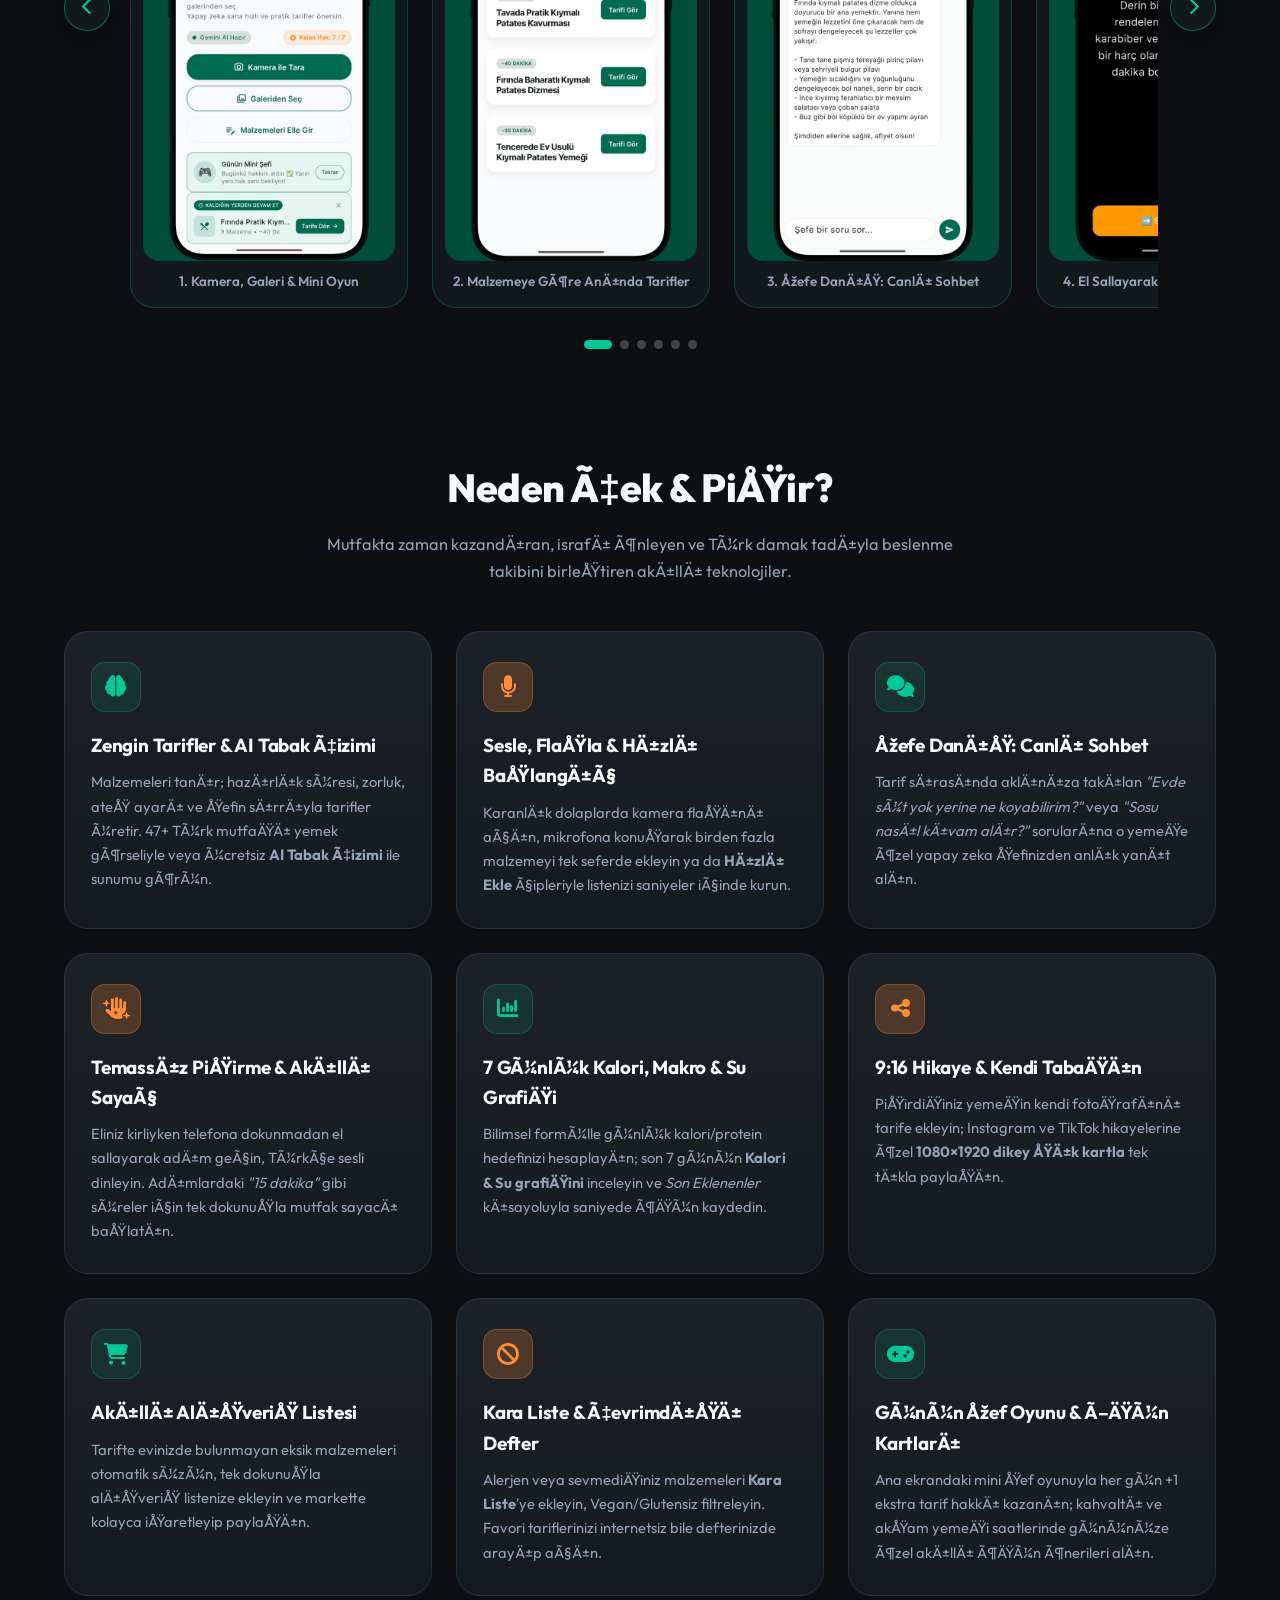
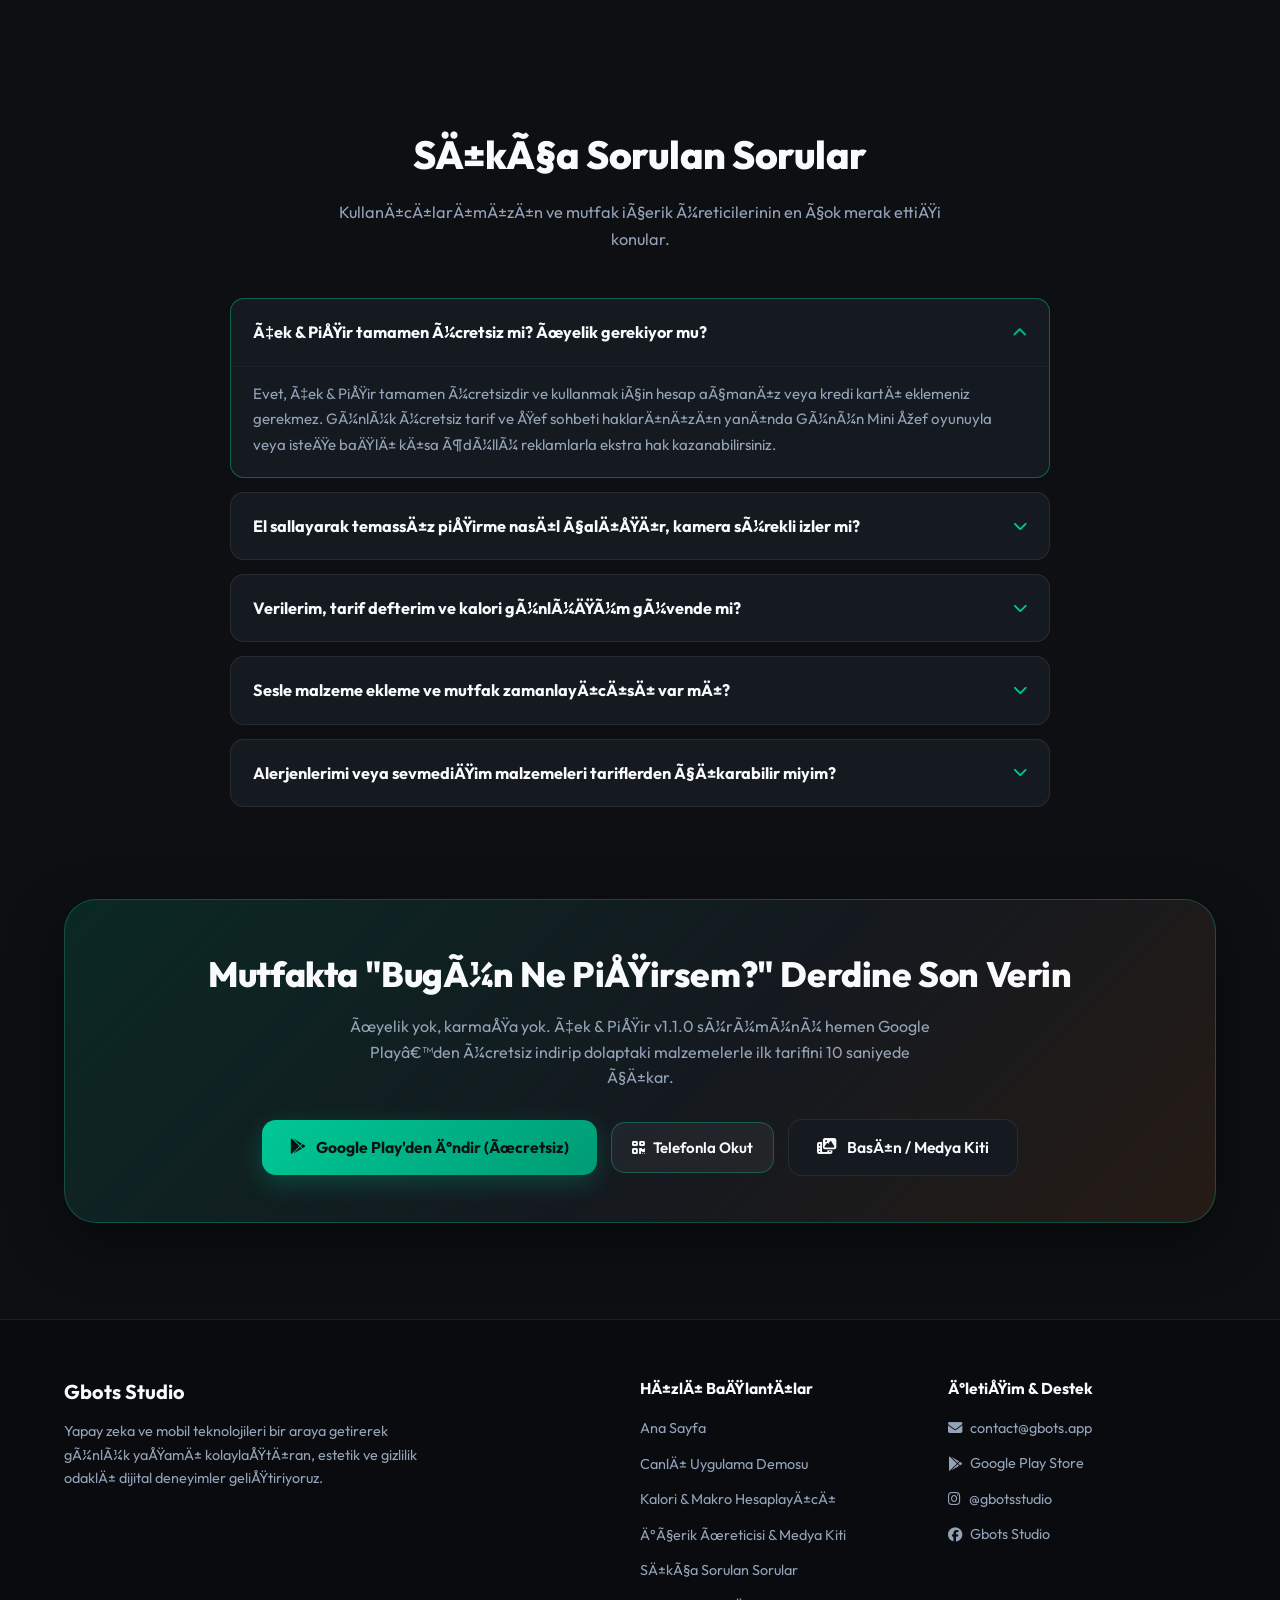
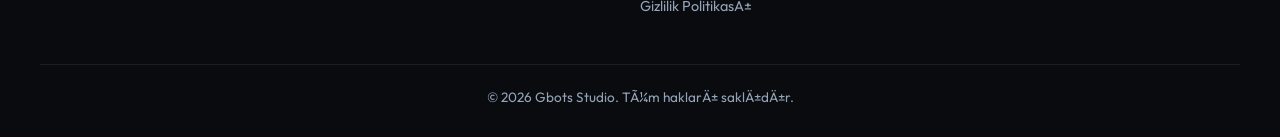
==== commit 49161e15: "Upgrade #demo live recipes with authentic 6-step chef instructions, measured ingredients, and servin" ====
--- a/index.html
+++ b/index.html
@@ -75,7 +75,7 @@
   <link rel="preload" as="image" href="screenshots/screenshot1.png">
   <link href="https://fonts.googleapis.com/css2?family=Outfit:wght@400;500;600;700;800&display=swap" rel="stylesheet">
   <link rel="stylesheet" href="https://cdnjs.cloudflare.com/ajax/libs/font-awesome/6.4.0/css/all.min.css">
-  <link rel="stylesheet" href="styles.css?v=4.0">
+  <link rel="stylesheet" href="styles.css?v=4.1">
 
   <!-- Masaüstünde Hamburger Butonunu Zorunlu Gizleyen Güvenlik Kuralı -->
   <style>
@@ -433,15 +433,15 @@
 
           <div class="demo-phone-card">
             <div class="demo-tabs" role="tablist" aria-label="Demo Görünümleri">
-              <button type="button" class="demo-tab active" id="tabRecipeBtn" onclick="setDemoTab('recipe')">🍲 Tarif &amp; Makro</button>
+              <button type="button" class="demo-tab active" id="tabRecipeBtn" onclick="setDemoTab('recipe')">📋 Tarif &amp; Malzemeler</button>
               <button type="button" class="demo-tab" id="tabInteractiveBtn" onclick="setDemoTab('chef')">👋 El Salla &amp; Şef</button>
             </div>
 
-            <!-- Sekme 1: Tarif & Kalori -->
+            <!-- Sekme 1: Detaylı Şef Tarifi, Ölçülü Malzemeler & Püf Noktaları -->
             <div id="demoPanelRecipe">
               <div class="demo-recipe-head">
-                <h4 id="demoTitle">Baharatlı Kaşarlı Menemen</h4>
-                <span class="demo-badge-time" id="demoTime">~15 Dk &bull; Kolay</span>
+                <h4 id="demoTitle">Tereyağlı Kaşarlı Sahanda Menemen</h4>
+                <span class="demo-badge-time" id="demoTime">Hazırlık 6 Dk &bull; Pişirme 9 Dk &bull; Kolay</span>
               </div>
 
               <div class="demo-macro-pills" id="demoMacros">
@@ -451,16 +451,51 @@
                 <span>🥑 23g Yağ</span>
               </div>
 
-              <div class="demo-tip-box" id="demoTip">
-                <strong>👨‍🍳 Şefin Sırrı:</strong> Yumurtaları kabuklu halde doğrudan sıcak tavaya kırmak yerine bir kasede çırpıp beyazları tam pişirmeden kaşarı eklersen ipeksi kıvam alırsın.
-              </div>
-
-              <div class="demo-steps-preview">
-                <ol id="demoStepsList">
-                  <li>Kabuksuz doğranmış domatesleri zeytinyağında orta ateşte suyunu yarı yarıya çekene dek 5 dakika kavurun.</li>
-                  <li>Tuz ve pul biberi ekleyip çırpılmış yumurtaları tavaya yayın.</li>
-                  <li>Rende kaşarı serpip kapağını kapatın, 2 dakika sonra sıcak servis edin.</li>
-                </ol>
+              <div class="demo-ingredients-box">
+                <div class="demo-subhead"><i class="fa-solid fa-basket-shopping" aria-hidden="true"></i> Ölçülü Malzemeler (2 Kişilik)</div>
+                <ul class="demo-ingredients-grid" id="demoIngredientsList">
+                  <li>3 adet büyük boy oda sıcaklığında yumurta</li>
+                  <li>3 adet orta boy sulu domates (kabukları soyulup küçük küp doğranmış)</li>
+                  <li>2 adet yeşil sivri biber (çekirdekleri temizlenip ince halkalanmış)</li>
+                  <li>1 su bardağı taze rendelenmiş kaşar peyniri</li>
+                  <li>1 yemek kaşığı tereyağı + 1 yemek kaşığı zeytinyağı</li>
+                  <li>1 tatlı kaşığı silme tuz, ½ çay kaşığı pul biber ve taze çekilmiş karabiber</li>
+                </ul>
+              </div>
+
+              <div class="demo-subhead"><i class="fa-solid fa-fire-burner" aria-hidden="true"></i> Adım Adım Şef Anlatımı (6 Adım)</div>
+              <div class="demo-steps-preview" id="demoStepsList">
+                <div class="demo-step-item">
+                  <div class="demo-step-num">1</div>
+                  <div class="demo-step-text">Geniş yayvan bir tavayı <strong>orta ateşe</strong> alın; zeytinyağı ve tereyağını eritip köpürmesini bekleyin ki biberler yağda yanmadan aromalarını salabilsin.</div>
+                </div>
+                <div class="demo-step-item">
+                  <div class="demo-step-num">2</div>
+                  <div class="demo-step-text">İnce doğradığınız sivri biberleri tavaya alın, <strong>orta ateşte kapaksız</strong> şekilde rengi hafif dönüp kokusu çıkana kadar yaklaşık <strong>3 dakika</strong> soteleyin.</div>
+                </div>
+                <div class="demo-step-item">
+                  <div class="demo-step-num">3</div>
+                  <div class="demo-step-text">Küp doğranmış domatesleri ve tuzu ekleyin; önce harlı ateşte kaynamasını bekleyip sonra <strong>kısık-orta ateşte kapağı kapalı olarak 5 dakika</strong> domatesler tamamen yumuşayıp sos kıvamına gelene dek pişirin.</div>
+                </div>
+                <div class="demo-step-item">
+                  <div class="demo-step-num">4</div>
+                  <div class="demo-step-text">Kapağı açıp fazla su varsa 1 dakika buharlaştırın; ardından bir kasede çatal yardımıyla <strong>sadece sarı-beyazı hafifçe karışacak kadar</strong> (aşırı köpürtmeden) çırptığınız yumurtaları tavaya gezdirin.</div>
+                </div>
+                <div class="demo-step-item">
+                  <div class="demo-step-num">5</div>
+                  <div class="demo-step-text">Yumurtaları ezmeden tahta kaşıkla alttan üste 2-3 kez nazikçe katlayın; beyazlar yarı saydam görünmeye başladığında (yaklaşık <strong>90 saniye sonra</strong>) üzerine rendelenmiş kaşarı ve pul biberi serpin.</div>
+                </div>
+                <div class="demo-step-item">
+                  <div class="demo-step-num">6</div>
+                  <div class="demo-step-text">Tavanın kapağını kapatıp ocağı en kısığa getirin; peynir tamamen eriyip kenarlardan hafifçe kabarcıklar çıkana kadar <strong>1-2 dakika</strong> dinlendirdikten sonra sıcak servis edin.</div>
+                </div>
+              </div>
+
+              <div class="demo-tip-box" style="margin-top: 14px; margin-bottom: 0;" id="demoTip">
+                <strong>👨‍🍳 Şefin Püf Noktası:</strong> Domateslerin kabuğunu soymak sosun ağızda pürüzsüz dağılmasını sağlar; yumurtaları da kaşardan hemen önce eklemek menemenin lastik gibi kurumasını önler.
+              </div>
+              <div class="demo-serve-box" id="demoServe">
+                <strong>🍽️ Servis Önerisi:</strong> Kızarmış ekşi maya ekmek dilimleri, ince kıyılmış maydanoz ve taze demlenmiş çayla doğrudan tavada sıcak servis edin.
               </div>
             </div>
 
@@ -470,10 +505,10 @@
                 <div class="demo-wave-card">
                   <div class="demo-wave-top">
                     <span><i class="fa-solid fa-hand" aria-hidden="true"></i> Temassız Pişirme Simülasyonu</span>
-                    <span id="demoWaveCount">Adım 1 / 3</span>
+                    <span id="demoWaveCount">Adım 1 / 6</span>
                   </div>
                   <div class="demo-wave-step-text" id="demoWaveText">
-                    Kabuksuz doğranmış domatesleri zeytinyağında orta ateşte suyunu yarı yarıya çekene dek 5 dakika kavurun.
+                    Geniş yayvan bir tavayı orta ateşe alın; zeytinyağı ve tereyağını eritip köpürmesini bekleyin ki biberler yağda yanmadan aromalarını salabilsin.
                   </div>
                   <button type="button" class="demo-wave-btn" onclick="advanceDemoWave()">
                     👋 El Salladım (Sonraki Adıma Geç)
@@ -486,10 +521,11 @@
                   </div>
                   <div class="demo-chef-questions">
                     <button type="button" class="demo-q-btn active" id="demoQ0" onclick="askDemoChef(0)">Eksik malzeme varsa?</button>
-                    <button type="button" class="demo-q-btn" id="demoQ1" onclick="askDemoChef(1)">Yanına ne iyi gider?</button>
+                    <button type="button" class="demo-q-btn" id="demoQ1" onclick="askDemoChef(1)">Kıvamı sulu olursa?</button>
+                    <button type="button" class="demo-q-btn" id="demoQ2" onclick="askDemoChef(2)">Yanına ne iyi gider?</button>
                   </div>
                   <div class="demo-chef-reply" id="demoChefReply">
-                    Kaşar peyniri yoksa yerine beyaz peynir veya lor kullanabilirsin; erimesi için son 1 dakikada tavanın kapağını kapatman yeterli.
+                    Kaşar peyniri yoksa ufalanmış beyaz peynir veya taze lor kullanabilirsin; tereyağı yerine yalnızca zeytinyağı kullanırsan daha hafif bir kahvaltılık elde edersin.
                   </div>
                 </div>
               </div>
@@ -809,48 +845,87 @@
   <script>
     const DEMO_RECIPES = [
       {
-        title: 'Baharatlı Kaşarlı Menemen',
-        time: '~15 Dk • Kolay',
+        title: 'Tereyağlı Kaşarlı Sahanda Menemen',
+        time: 'Hazırlık 6 Dk • Pişirme 9 Dk • Kolay',
         macros: ['🔥 340 kcal', '🥩 21g Protein', '🍞 11g Karb', '🥑 23g Yağ'],
-        tip: '<strong>👨‍🍳 Şefin Sırrı:</strong> Yumurtaları kabuklu halde doğrudan sıcak tavaya kırmak yerine bir kasede çırpıp beyazları tam pişirmeden kaşarı eklersen ipeksi kıvam alırsın.',
+        ingredients: [
+          '3 adet büyük boy oda sıcaklığında yumurta',
+          '3 adet orta boy sulu domates (kabukları soyulup küçük küp doğranmış)',
+          '2 adet yeşil sivri biber (çekirdekleri temizlenip ince halkalanmış)',
+          '1 su bardağı taze rendelenmiş kaşar peyniri',
+          '1 yemek kaşığı tereyağı + 1 yemek kaşığı zeytinyağı',
+          '1 tatlı kaşığı silme tuz, ½ çay kaşığı pul biber ve karabiber'
+        ],
         steps: [
-          'Kabuksuz doğranmış domatesleri zeytinyağında orta ateşte suyunu yarı yarıya çekene dek 5 dakika kavurun.',
-          'Tuz ve pul biberi ekleyip çırpılmış yumurtaları tavaya yayın.',
-          'Rende kaşarı serpip kapağını kapatın, 2 dakika sonra sıcak servis edin.'
+          'Geniş yayvan bir tavayı <strong>orta ateşe</strong> alın; zeytinyağı ve tereyağını eritip köpürmesini bekleyin ki biberler yağda yanmadan aromalarını salabilsin.',
+          'İnce doğradığınız sivri biberleri tavaya alın, <strong>orta ateşte kapaksız</strong> şekilde rengi hafif dönüp kokusu çıkana kadar yaklaşık <strong>3 dakika</strong> soteleyin.',
+          'Küp doğranmış domatesleri ve tuzu ekleyin; önce harlı ateşte kaynamasını bekleyip sonra <strong>kısık-orta ateşte kapağı kapalı olarak 5 dakika</strong> domatesler tamamen yumuşayıp sos kıvamına gelene dek pişirin.',
+          'Kapağı açıp fazla su varsa 1 dakika buharlaştırın; ardından bir kasede çatal yardımıyla <strong>sadece sarı-beyazı hafifçe karışacak kadar</strong> (aşırı köpürtmeden) çırptığınız yumurtaları tavaya gezdirin.',
+          'Yumurtaları ezmeden tahta kaşıkla alttan üste 2-3 kez nazikçe katlayın; beyazlar yarı saydam görünmeye başladığında (yaklaşık <strong>90 saniye sonra</strong>) üzerine rendelenmiş kaşarı ve pul biberi serpin.',
+          'Tavanın kapağını kapatıp ocağı en kısığa getirin; peynir tamamen eriyip kenarlardan hafifçe kabarcıklar çıkana kadar <strong>1-2 dakika</strong> dinlendirdikten sonra sıcak servis edin.'
         ],
+        tip: '<strong>👨‍🍳 Şefin Püf Noktası:</strong> Domateslerin kabuğunu soymak sosun ağızda pürüzsüz dağılmasını sağlar; yumurtaları da kaşardan hemen önce eklemek menemenin lastik gibi kurumasını önler.',
+        serve: '<strong>🍽️ Servis Önerisi:</strong> Kızarmış ekşi maya ekmek dilimleri, ince kıyılmış maydanoz ve taze demlenmiş çayla doğrudan tavada sıcak servis edin.',
         chefReplies: [
-          'Kaşar peyniri yoksa yerine beyaz peynir veya lor kullanabilirsin; erimesi için son 1 dakikada tavanın kapağını kapatman yeterli.',
-          'Yanına ince kıyılmış maydanozlu söğüş salatalık ve taze demlenmiş açık çay harika gider!'
+          'Kaşar peyniri yoksa ufalanmış beyaz peynir veya taze lor kullanabilirsin; tereyağı yerine yalnızca zeytinyağı kullanırsan daha hafif bir kahvaltılık elde edersin.',
+          'Eğer domatesin çok suluyduysa yumurtaları eklemeden önce ocağı orta-yüksek seviyeye alıp kapağı açık halde 1-2 dakika suyunu çektirmek tam ideal kıvamı yakalamanı sağlar.',
+          'Kızarmış ekmek yanında ince doğranmış taze salatalık, siyah zeytin ve az kimyon serpilmiş sade söğüş çok iyi dengeler!'
         ]
       },
       {
-        title: 'Fırında Pratik Kıymalı Patates',
-        time: '~40 Dk • Kolay',
+        title: 'Fırında Salça Soslu Kıymalı Patates Dizmesi',
+        time: 'Hazırlık 12 Dk • Pişirme 28 Dk • Kolay',
         macros: ['🔥 480 kcal', '🥩 28g Protein', '🍞 36g Karb', '🥑 24g Yağ'],
-        tip: '<strong>👨‍🍳 Şefin Sırrı:</strong> Patates dilimlerini 180°C tepsiye sermeden önce 1 yemek kaşığı sıvı yağ ve kekikle harmanlarsan kenarları çıtır kalır, sulanmaz.',
+        ingredients: [
+          '300 gr orta yağlı dana kıyma',
+          '4 adet orta boy patates (kabukları soyulup yarım cm kalınlığında halka dilimlenmiş)',
+          '1 adet büyük boy kuru soğan (yemeklik ince doğranmış)',
+          '1 yemek kaşığı domates salçası + 2 diş ezilmiş sarımsak',
+          '3 yemek kaşığı zeytinyağı + 1 su bardağı sıcak su',
+          '1 tatlı kaşığı tuz, ½ çay kaşığı karabiber, 1 çay kaşığı kekik'
+        ],
         steps: [
-          'Kıymayı doğranmış soğan ve salça ile tavada 6 dakika renk alana kadar kavurun.',
-          'Halka doğranmış patatesleri borcama dizip kıymalı harcı üzerine yayın ve yarım çay bardağı sıcak su ekleyin.',
-          'Önceden ısıtılmış 190°C fırında patatesler yumuşayıp üstü kızarana dek 28 dakika pişirin.'
+          'Yapışmaz tavayı <strong>orta-yüksek ateşte</strong> 1 dakika ısıtın; 1 yemek kaşığı zeytinyağı ile kıymayı suyunu salıp tekrar çekene ve tane tane kavrulana dek <strong>5 dakika</strong> karıştırarak kavurun.',
+          'Doğranmış soğan ve sarımsağı tavaya ekleyin; soğanlar şeffaflaşıp kenarları hafif pembeleşene kadar <strong>orta ateşte 4 dakika</strong> daha pişirin.',
+          'Salçayı ilave edip çiğ kokusu gidene dek 1 dakika kavurduktan sonra ½ su bardağı sıcak su, kekik, tuz ve karabiberi ekleyerek sosun özdeşleşmesi için <strong>kısık ateşte 2 dakika</strong> kaynatıp ocaktan alın.',
+          'Orta boy bir fırın tepsisine halka doğradığınız patatesleri hafif üst üste binecek şekilde dizin; kalan zeytinyağı ve bir tutam tuzla alt üst harmanlayın ki kenarları fırında kuruyup yanmasın.',
+          'Hazırladığınız kıymalı salçalı harcı patateslerin her yerine gelecek şekilde yayın, kalan ½ su bardağı sıcak suyu kenardan döküp üzerini yağlı kağıt veya folyo ile kapatarak <strong>önceden ısıtılmış 195°C fırında 18 dakika</strong> pişirin.',
+          'Patatesler çatalı kolayca kabul edecek kadar yumuşadığında üzerini açın ve <strong>10 dakika daha</strong> kıymanın üzeri hafifçe kızarıp sos koyulaşana dek fırınlayıp sıcak servis edin.'
         ],
+        tip: '<strong>👨‍🍳 Şefin Püf Noktası:</strong> Patates dilimlerini eşit kalınlıkta kesmek bazılarının çiğ kalıp diğerlerinin dağılmasını önler; ilk 18 dakikayı kapalı pişirmek ise buharla lokum gibi pişmelerini sağlar.',
+        serve: '<strong>🍽️ Servis Önerisi:</strong> Fırından çıkarıp 5 dakika dinlendirdikten sonra üzerine ince doğranmış maydanoz serpin; yanında tereyağlı pirinç pilavı ve bol naneli cacıkla servis edin.',
         chefReplies: [
-          'Kıyma yerine ince doğranmış mantar ve yeşil mercimekle harç hazırlayıp birebir aynı adımlarla sebzeli versiyonunu yapabilirsin.',
-          'Fırından çıkınca yanına bol naneli ev yapımı cacık ve pirinç pilavı çok iyi yakışır!'
+          'Domates salçan yoksa ½ yemek kaşığı biber salçası ile 1 adet rendelenmiş domatesi birlikte kavurarak çok lezzetli bir sos elde edebilirsin.',
+          'Üzerinin kurumaması için fırının son 5 dakikasında fanı kapatıp sadece alt-üst ayarda tutabilir veya üzerine 1 yemek kaşığı kadar sos gezdirip tekrar fırınlayabilirsin.',
+          'Yanına mutlaka tane tane şehriyeli bulgur veya pirinç pilavı ile soğuk ev yapımı cacık çok yakışır!'
         ]
       },
       {
-        title: 'Sebzeli Izgara Tavuk Sote',
-        time: '~25 Dk • Kolay',
+        title: 'Sarımsaklı Renkli Biberli Lokum Tavuk Sote',
+        time: 'Hazırlık 10 Dk • Pişirme 15 Dk • Kolay',
         macros: ['🔥 390 kcal', '🥩 42g Protein', '🍞 14g Karb', '🥑 16g Yağ'],
-        tip: '<strong>👨‍🍳 Şefin Sırrı:</strong> Tavukları soğuk tavaya koyma; tava iyice ısınınca tek kat halinde yüksek ateşte mühürlersen suyunu salmaz, lokum gibi olur.',
+        ingredients: [
+          '450 gr tavuk göğsü (eşit lokmalık küpler halinde doğranmış)',
+          '2 adet yeşil çarliston veya sivri biber + 1 adet kırmızı kapya biber',
+          '3 diş sarımsak (ince dilimlenmiş) + 1 adet küçük boy kuru soğan',
+          '1 yemek kaşığı tereyağı + 2 yemek kaşığı zeytinyağı',
+          '1 yemek kaşığı domates salçası (veya 2 yemek kaşığı domates rendesi)',
+          '1 tatlı kaşığı kekik, 1 çay kaşığı tuz, ½ çay kaşığı karabiber'
+        ],
         steps: [
-          'Küp doğranmış tavuk göğsünü kızgın tavada yüksek ateşte 5 dakika renk alana dek mühürleyin.',
-          'Jülyen biberleri ve ezilmiş sarımsağı ekleyip orta ateşte 7 dakika daha soteleyin.',
-          'Karabiber, kekik ve tuz ile tatlandırıp ocaktan alarak sıcak servis edin.'
+          'Doğranmış tavuk göğüslerini 1 yemek kaşığı zeytinyağı, tuz ve karabiberle 2 dakika harmanlayın; geniş döküm veya çelik tavayı <strong>harlı ateşte</strong> iyice kızdırın (soğuk tava tavuğun suyunu salıp sertleşmesine yol açar).',
+          'Tavukları kızgın tavaya üst üste binmeyecek şekilde tek kat yayın; dışları mühürlenip altın sarısı alana kadar karıştırmadan <strong>3 dakika</strong>, ardından alt üst çevirerek <strong>3 dakika</strong> daha yüksek ateşte pişirin.',
+          'Ocağı <strong>orta seviyeye</strong> düşürüp kalan zeytinyağını, ince doğranmış soğanları ve jülyen (uzun ince) kestiğiniz renkli biberleri ekleyin; sebzeler diriliğini hafif kaybedene kadar kapaksız <strong>4 dakika</strong> soteleyin.',
+          'İnce dilimlenmiş sarımsakları ve salçayı tavaya alıp <strong>1 dakika</strong> aromaları çıkana dek çevirin (sarımsak başta konursa yanıp acı tat bırakır).',
+          'Tereyağını, kekiği ve 3 yemek kaşığı sıcak suyu ekleyip tavanın dibindeki karamelize lezzetleri tahta kaşıkla kazıyarak sosun tavukları kaplamasını sağlayın.',
+          'Tavukların parlak bir sosla bütünleşmesi için <strong>kısık ateşte kapağı yarım aralık 3 dakika</strong> daha pişirip ocaktan alın ve sıcak servis edin.'
         ],
+        tip: '<strong>👨‍🍳 Şefin Püf Noktası:</strong> Tavuğu ilk aşamada harlı ateşte tek kat mühürlemek suyunu içeride hapseder; sebzeleri ise sonradan ekleyerek hem vitaminini hem de diri dokusunu korursun.',
+        serve: '<strong>🍽️ Servis Önerisi:</strong> Sıcak lavaş içine dürüm yapabilir ya da yüksek proteinli öğün için haşlanmış basmati pirinç ve mevsim yeşillikleriyle tabaklayabilirsiniz.',
         chefReplies: [
-          'Sarımsağın yanmaması için tavuklarla birlikte değil, biberlerden 2 dakika sonra eklersen aroması daha taze kalır.',
-          'Yüksek proteinli öğün için yanına 4 yemek kaşığı şehriyeli bulgur pilavı veya kinoa salatası harika uyum sağlar.'
+          'Kapya biberin yoksa yalnızca yeşil biberle de yapabilirsin; renk ve hafif tatlılık için içine 1 tatlı kaşığı toz kırmızı biber eklemen harika olur.',
+          'Eğer tavukların içi hâlâ sert kaldıysa ocağı en kısığa alıp 2 yemek kaşığı su ekleyip kapağını 3 dakika kapatman lokum gibi yumuşamasını sağlar.',
+          'Sporcu/fit beslenme için sade basmati pilav veya közlenmiş patlıcan salatasıyla mükemmel uyum yakalar.'
         ]
       }
     ];
@@ -864,8 +939,12 @@
       document.getElementById('demoTitle').textContent = r.title;
       document.getElementById('demoTime').textContent = r.time;
       document.getElementById('demoMacros').innerHTML = r.macros.map(m => '<span>' + m + '</span>').join('');
+      document.getElementById('demoIngredientsList').innerHTML = r.ingredients.map(i => '<li>' + i + '</li>').join('');
+      document.getElementById('demoStepsList').innerHTML = r.steps.map((s, idx) =>
+        '<div class="demo-step-item"><div class="demo-step-num">' + (idx + 1) + '</div><div class="demo-step-text">' + s + '</div></div>'
+      ).join('');
       document.getElementById('demoTip').innerHTML = r.tip;
-      document.getElementById('demoStepsList').innerHTML = r.steps.map(s => '<li>' + s + '</li>').join('');
+      document.getElementById('demoServe').innerHTML = r.serve;
       updateWaveView();
       askDemoChef(activeChefQ);
     }
@@ -889,7 +968,7 @@
     function updateWaveView() {
       const r = DEMO_RECIPES[activeDemoIdx];
       document.getElementById('demoWaveCount').textContent = 'Adım ' + (activeWaveStep + 1) + ' / ' + r.steps.length;
-      document.getElementById('demoWaveText').textContent = r.steps[activeWaveStep];
+      document.getElementById('demoWaveText').innerHTML = r.steps[activeWaveStep];
     }
 
     function advanceDemoWave() {
@@ -902,6 +981,7 @@
       activeChefQ = qIdx;
       document.getElementById('demoQ0').classList.toggle('active', qIdx === 0);
       document.getElementById('demoQ1').classList.toggle('active', qIdx === 1);
+      document.getElementById('demoQ2').classList.toggle('active', qIdx === 2);
       document.getElementById('demoChefReply').textContent = DEMO_RECIPES[activeDemoIdx].chefReplies[qIdx];
     }
 
--- a/styles.css
+++ b/styles.css
@@ -1168,9 +1168,16 @@
 
 .demo-grid {
   display: grid;
-  grid-template-columns: 0.95fr 1.05fr;
+  grid-template-columns: 0.88fr 1.12fr;
   gap: 36px;
-  align-items: center;
+  align-items: start;
+}
+
+@media (min-width: 961px) {
+  .demo-controls {
+    position: sticky;
+    top: 108px;
+  }
 }
 
 .demo-controls h3 {
@@ -1322,27 +1329,108 @@
   border-left: 3px solid var(--primary-mint);
   padding: 12px 14px;
   border-radius: 0 10px 10px 0;
-  font-size: 0.88rem;
-  color: #CBD5E1;
-  margin-bottom: 16px;
-}
-
-.demo-steps-preview {
+  font-size: 0.87rem;
+  color: #E2E8F0;
+  line-height: 1.6;
+  margin-bottom: 14px;
+}
+
+.demo-serve-box {
+  background: rgba(255, 140, 55, 0.08);
+  border-left: 3px solid var(--accent-orange);
+  padding: 11px 14px;
+  border-radius: 0 10px 10px 0;
+  font-size: 0.86rem;
+  color: #E2E8F0;
+  line-height: 1.55;
+  margin-top: 14px;
+}
+
+.demo-subhead {
+  font-size: 0.78rem;
+  font-weight: 700;
+  text-transform: uppercase;
+  letter-spacing: 0.6px;
+  color: var(--primary-mint);
+  margin-bottom: 10px;
+  display: flex;
+  align-items: center;
+  gap: 7px;
+}
+
+.demo-ingredients-box {
   background: rgba(255, 255, 255, 0.03);
   border: 1px solid var(--border-color);
   border-radius: 14px;
   padding: 14px 16px;
-}
-
-.demo-steps-preview ol {
-  padding-left: 18px;
-  color: var(--text-muted);
-  font-size: 0.88rem;
-  line-height: 1.65;
-}
-
-.demo-steps-preview li {
-  margin-bottom: 6px;
+  margin-bottom: 14px;
+}
+
+.demo-ingredients-grid {
+  list-style: none;
+  display: grid;
+  grid-template-columns: 1fr 1fr;
+  gap: 7px 14px;
+}
+
+.demo-ingredients-grid li {
+  font-size: 0.83rem;
+  color: #CBD5E1;
+  line-height: 1.45;
+  padding-left: 14px;
+  position: relative;
+}
+
+.demo-ingredients-grid li::before {
+  content: '•';
+  position: absolute;
+  left: 0;
+  color: var(--primary-mint);
+  font-weight: 800;
+}
+
+@media (max-width: 600px) {
+  .demo-ingredients-grid {
+    grid-template-columns: 1fr;
+  }
+}
+
+.demo-steps-preview {
+  display: flex;
+  flex-direction: column;
+  gap: 10px;
+}
+
+.demo-step-item {
+  display: flex;
+  align-items: flex-start;
+  gap: 12px;
+  background: rgba(255, 255, 255, 0.03);
+  border: 1px solid var(--border-color);
+  border-radius: 12px;
+  padding: 12px 14px;
+}
+
+.demo-step-num {
+  width: 26px;
+  height: 26px;
+  border-radius: 8px;
+  background: rgba(0, 200, 151, 0.14);
+  border: 1px solid rgba(0, 200, 151, 0.35);
+  color: var(--primary-mint);
+  font-size: 0.8rem;
+  font-weight: 800;
+  display: flex;
+  align-items: center;
+  justify-content: center;
+  flex-shrink: 0;
+  margin-top: 2px;
+}
+
+.demo-step-text {
+  font-size: 0.86rem;
+  color: #CBD5E1;
+  line-height: 1.6;
 }
 
 .demo-interactive-box {
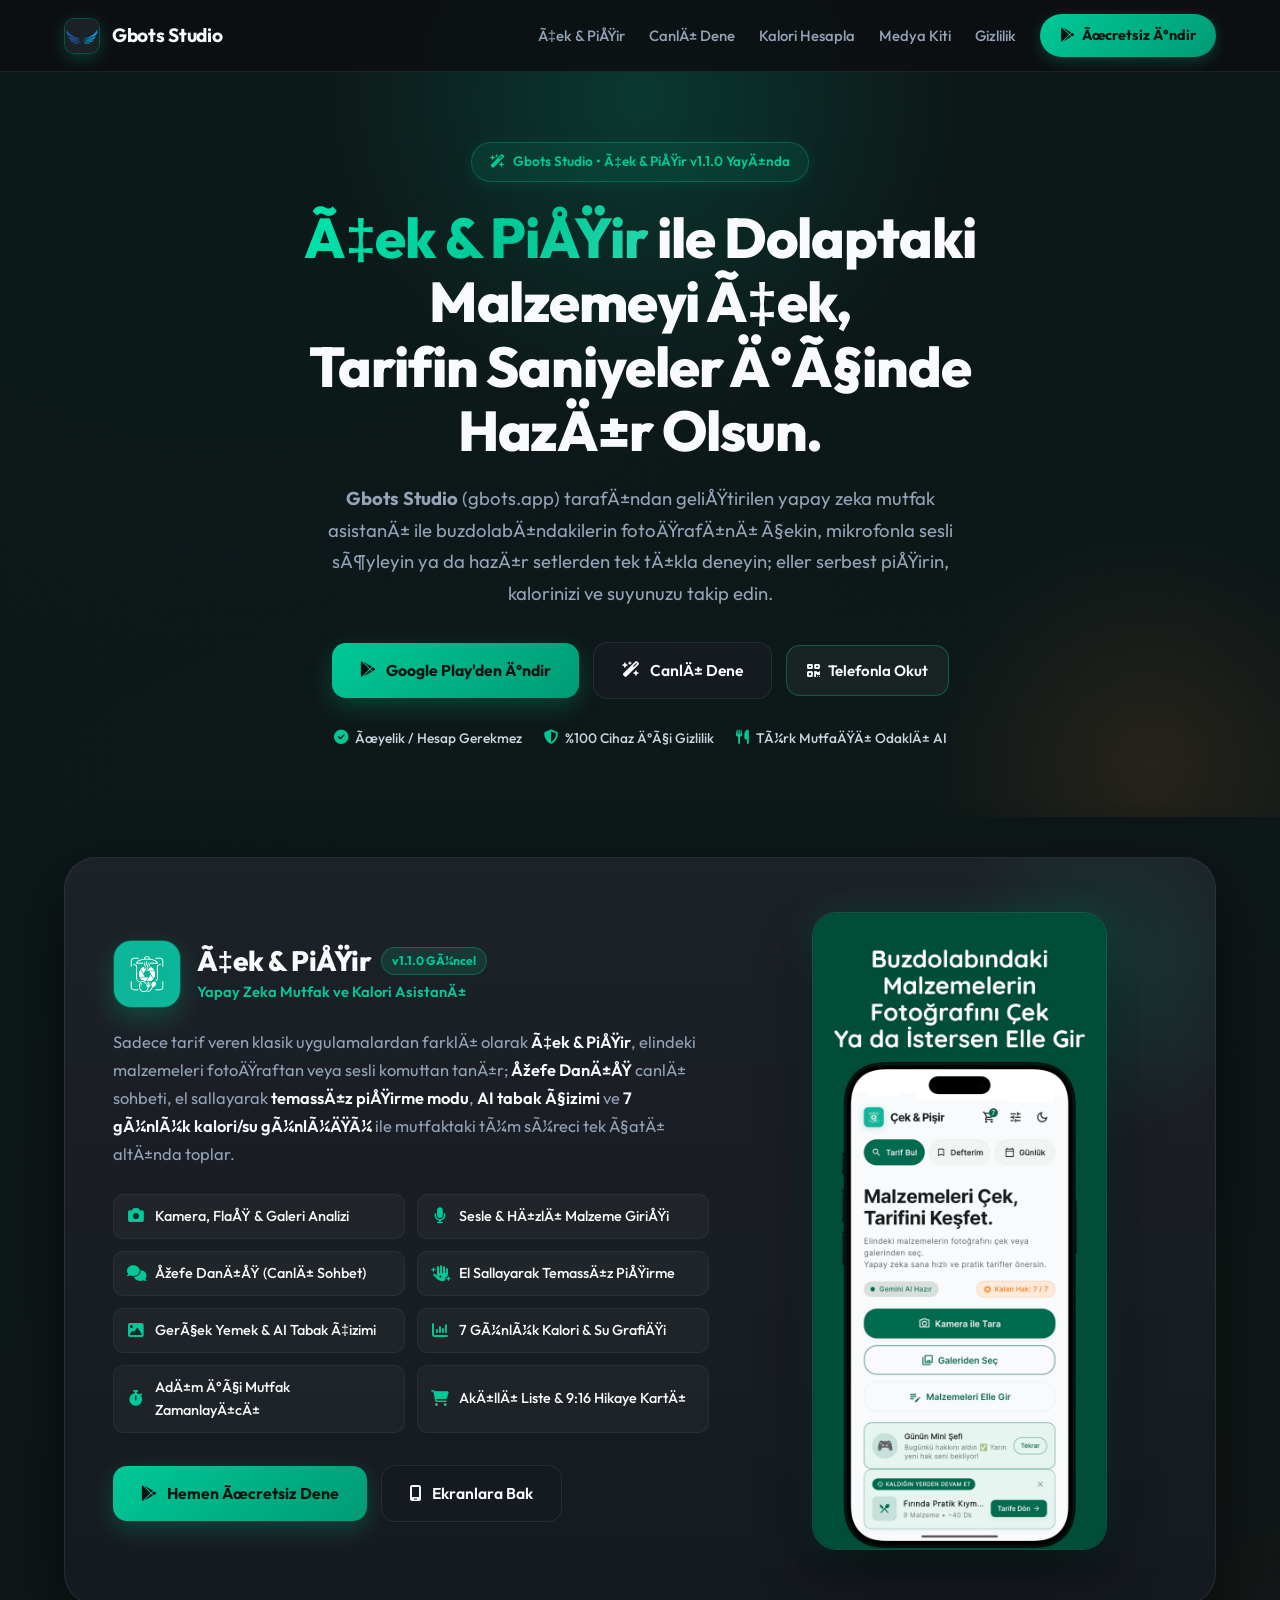
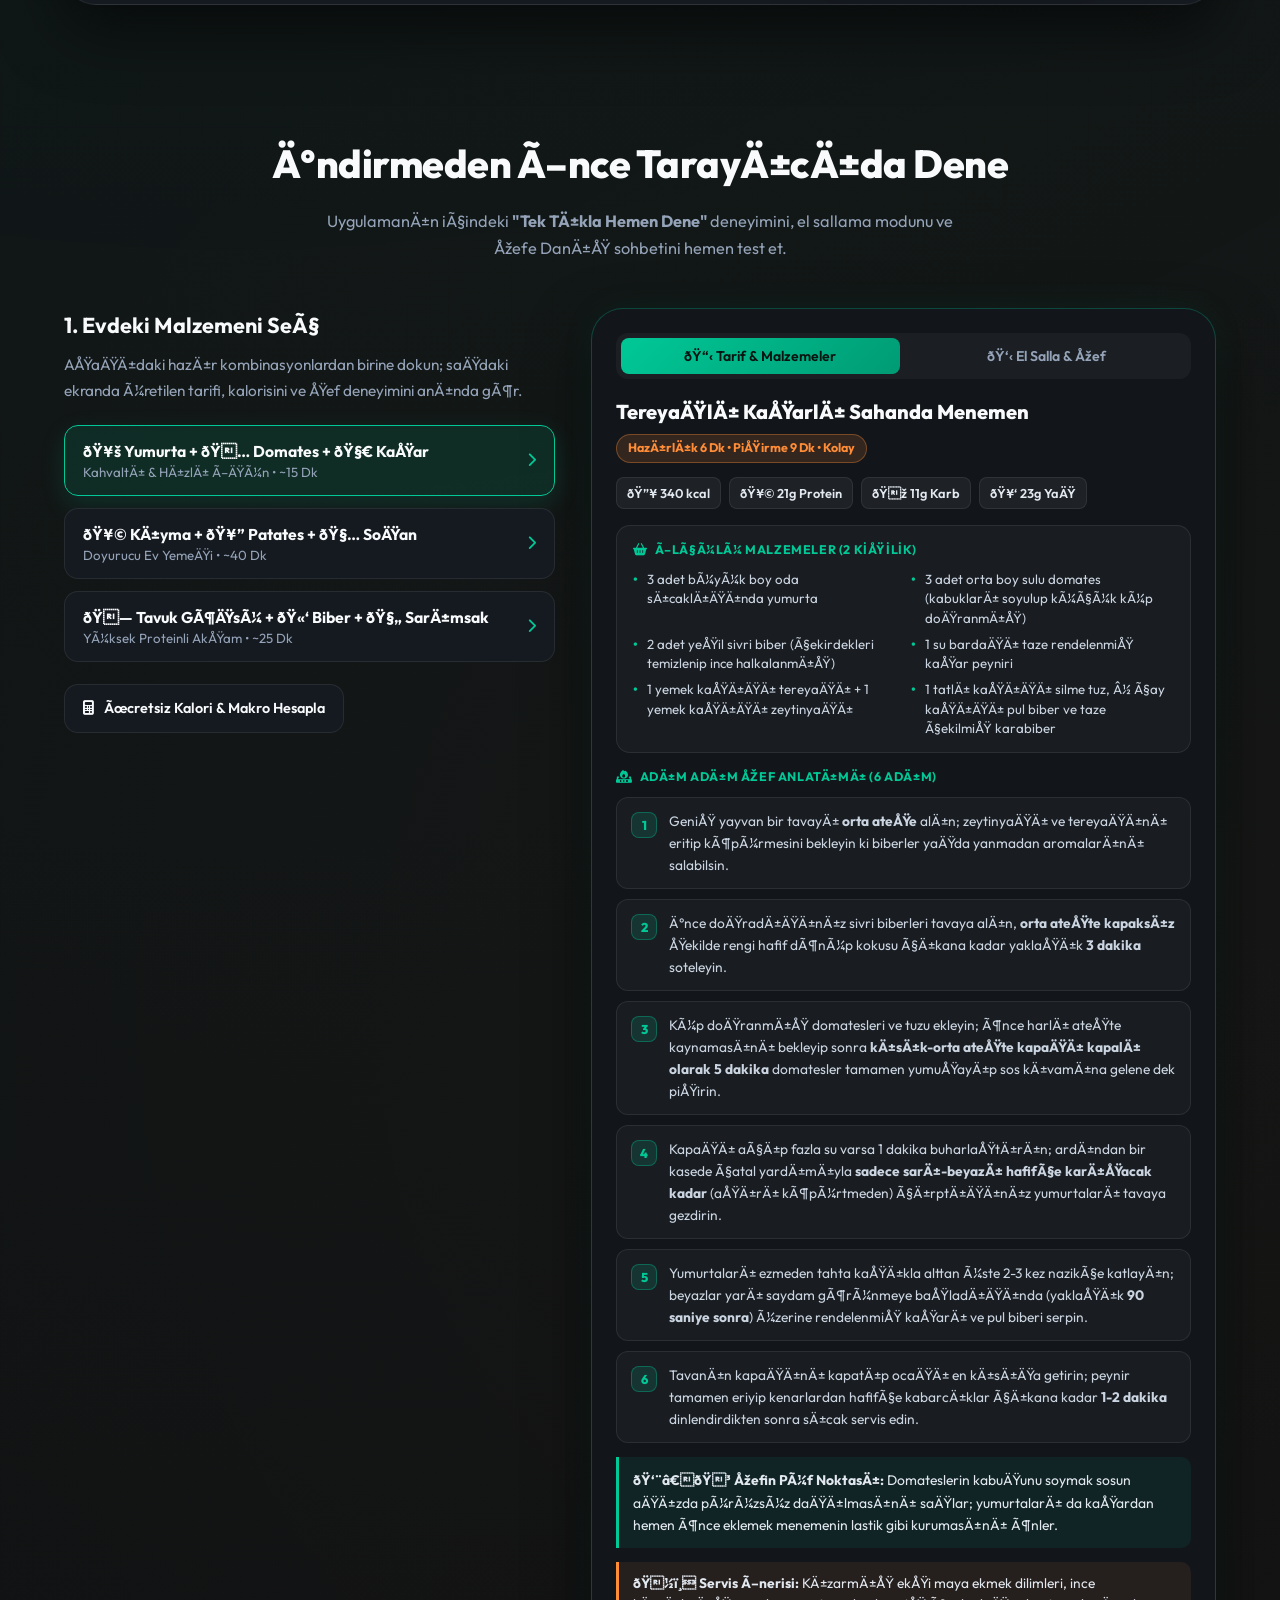
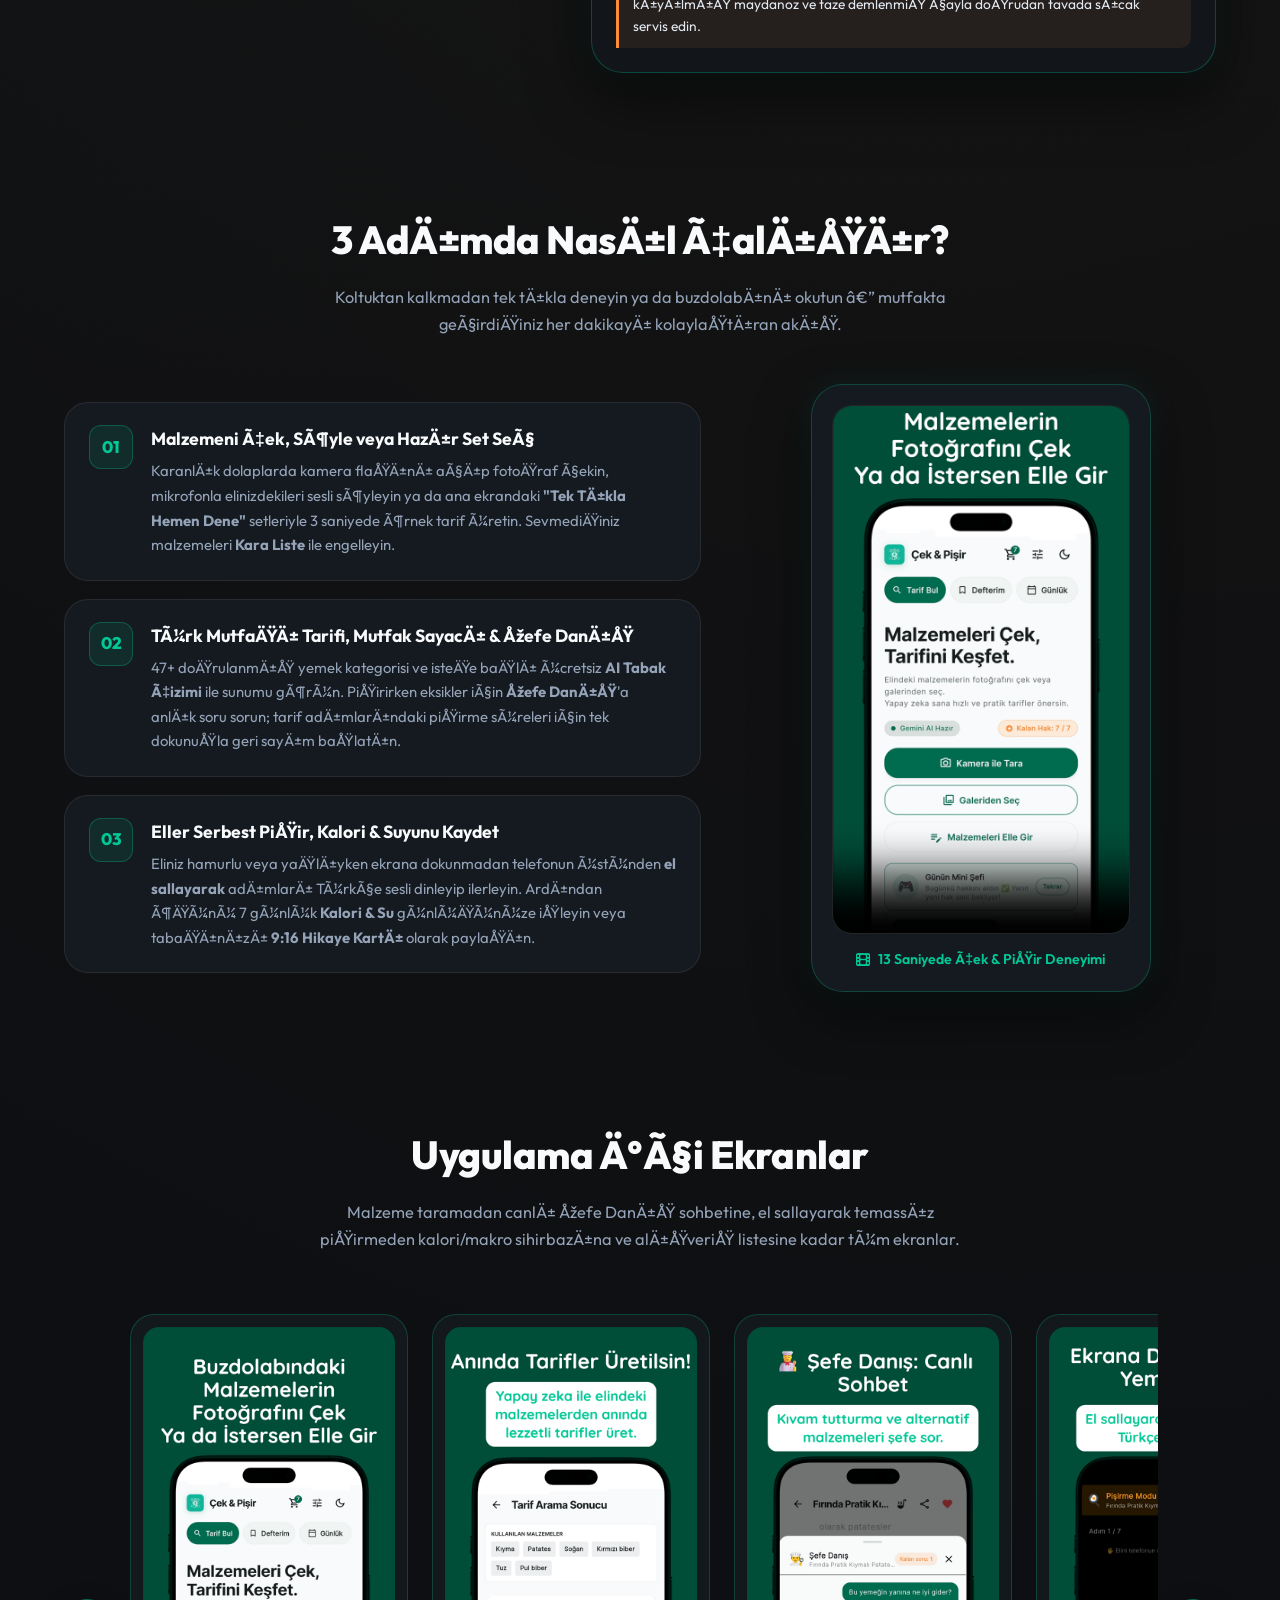
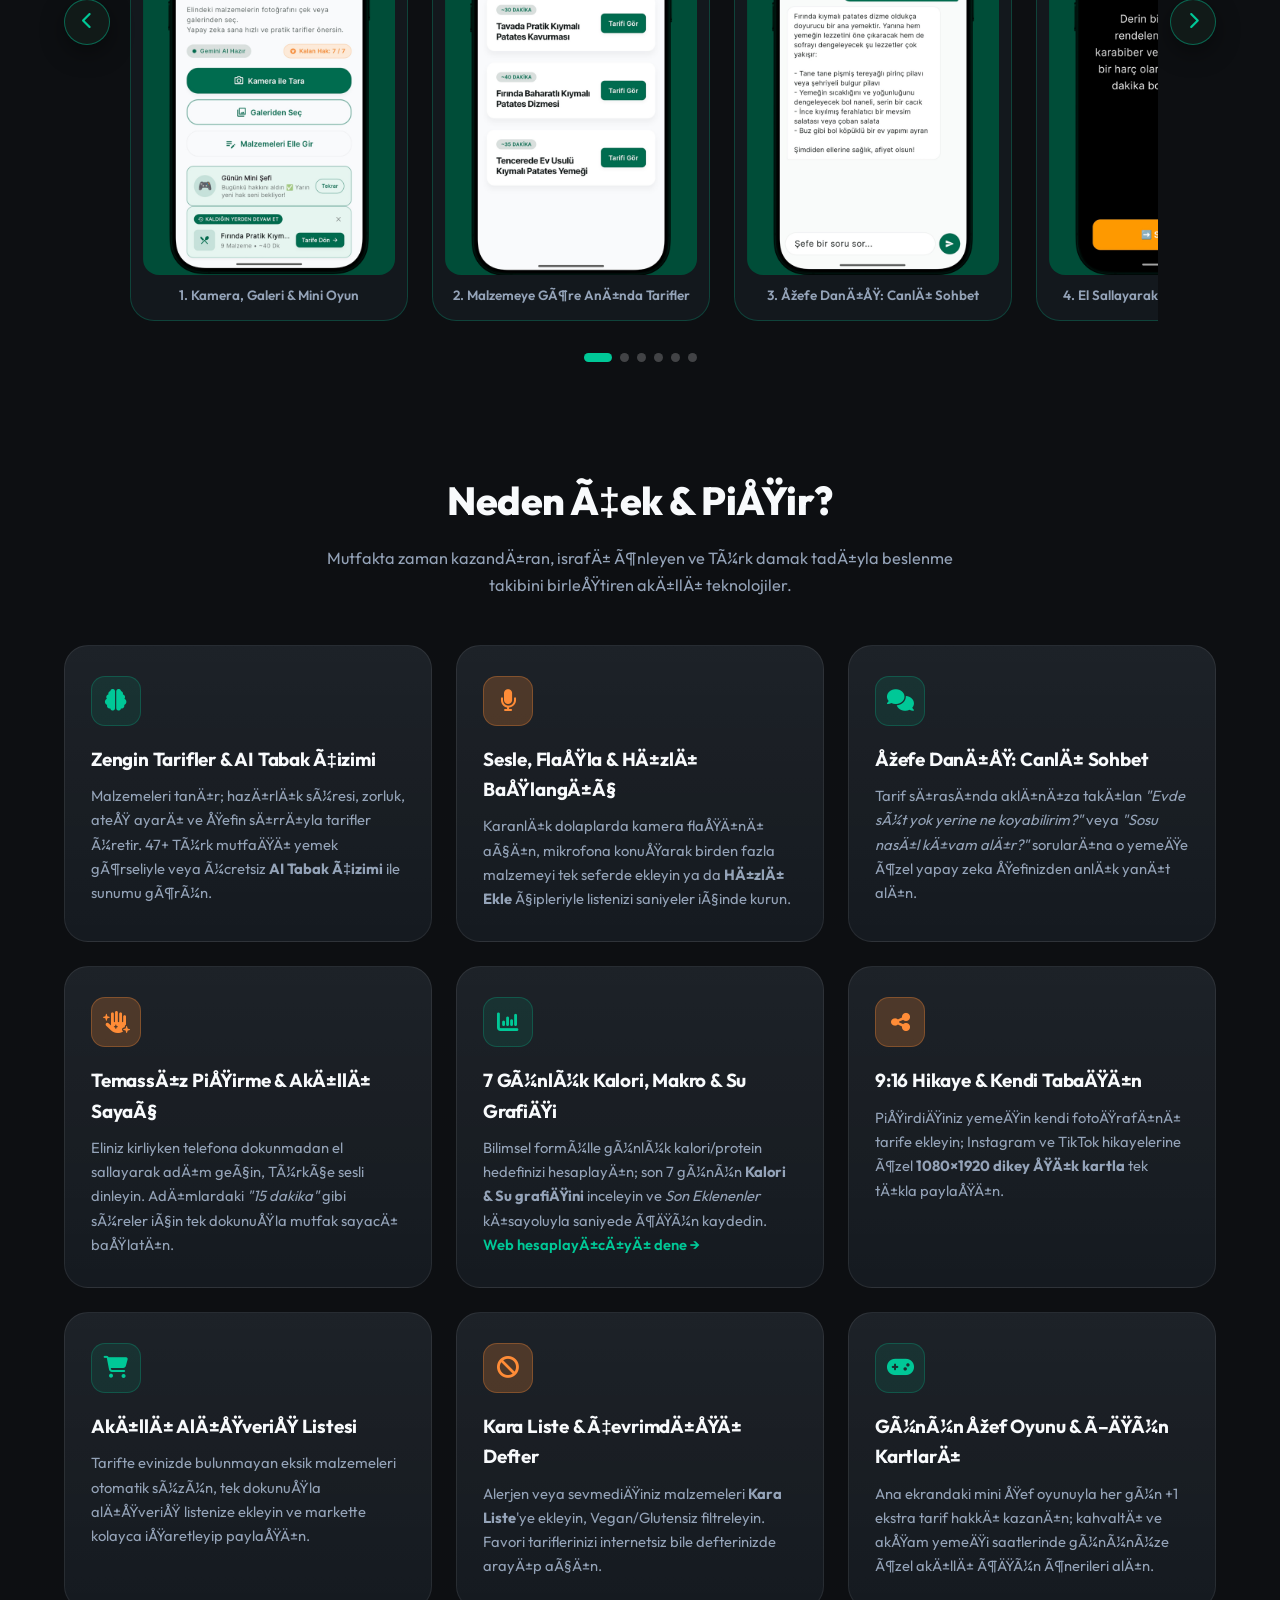
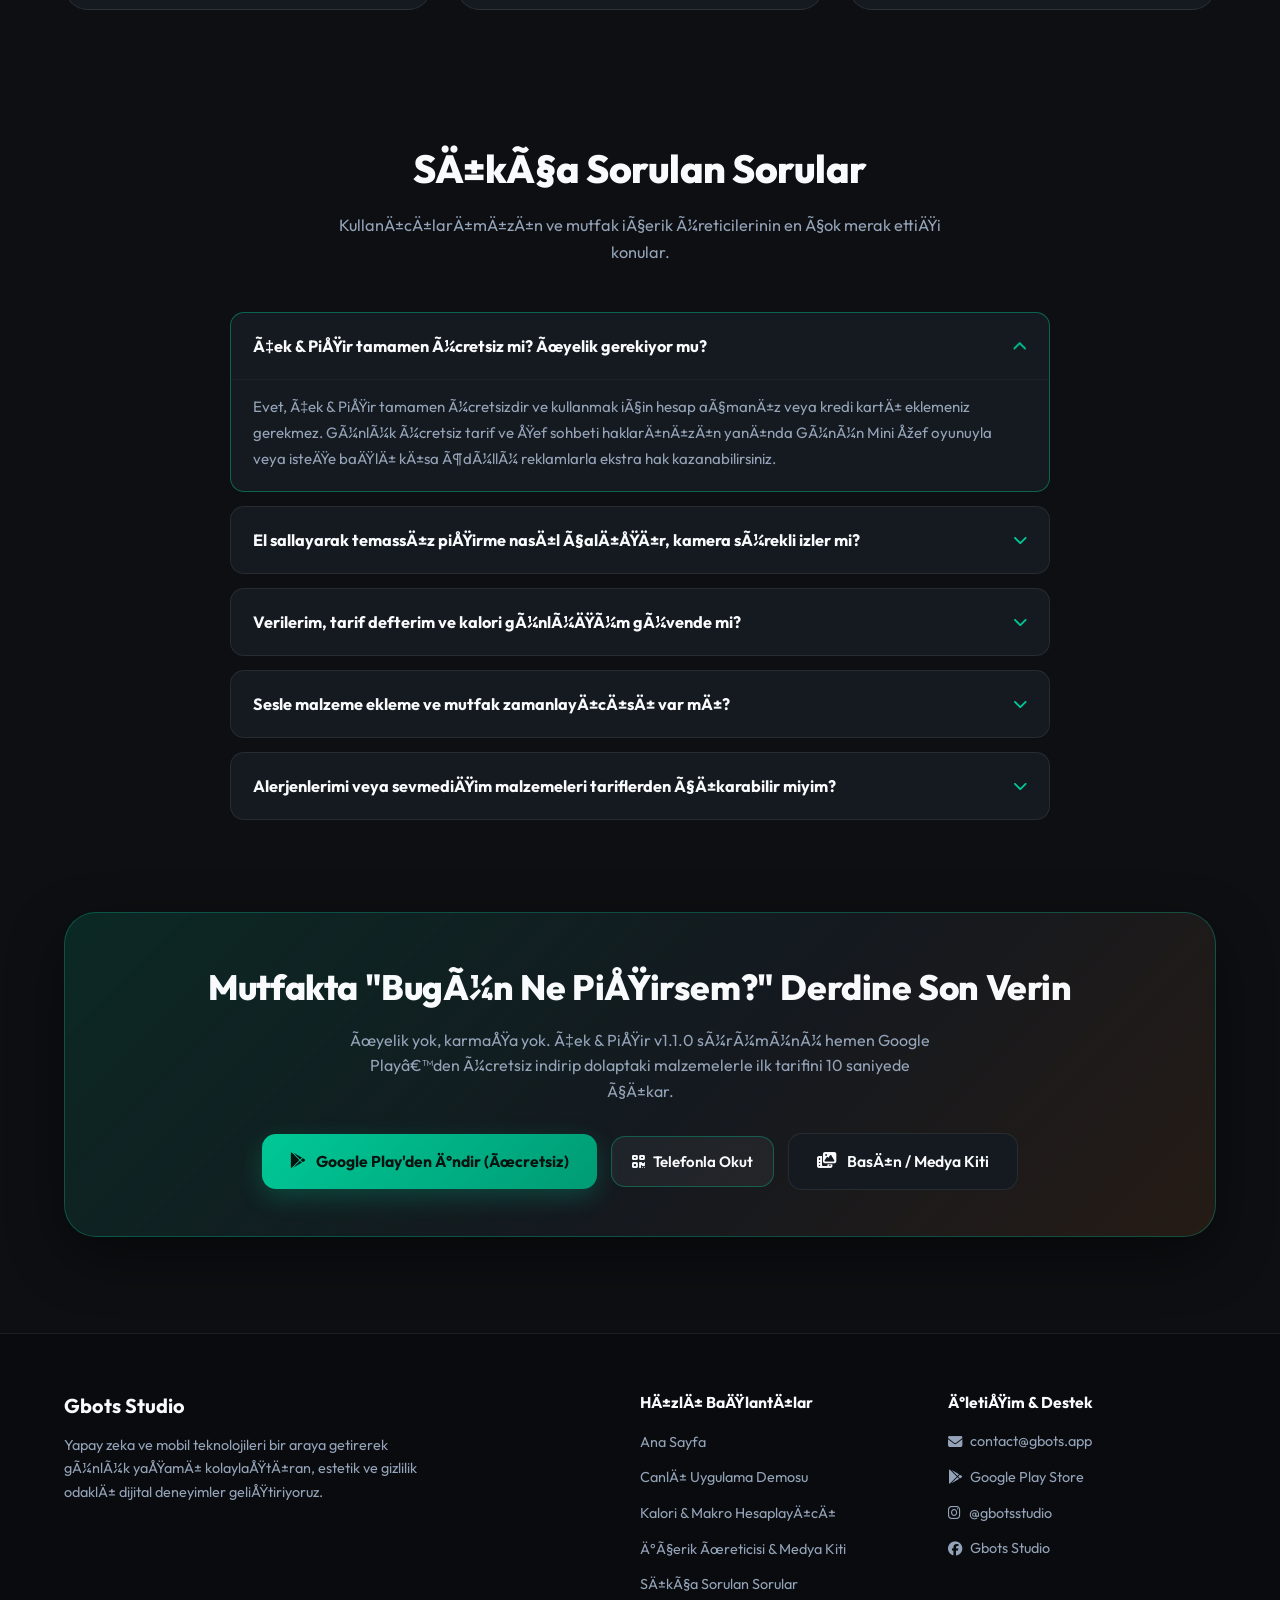
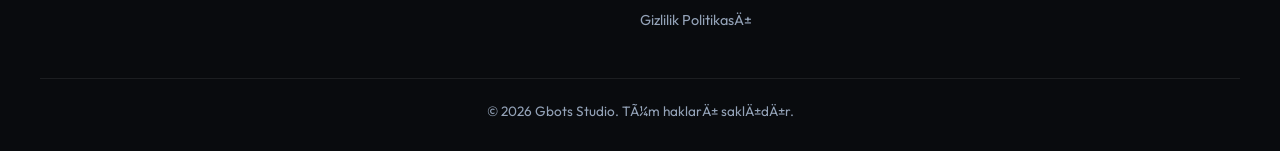
==== commit 8d23f4b3: "Harden 320px-960px responsive layout (badge wrap, grid min-width 0, 1-col macro/tab stack) and expan" ====
--- a/index.html
+++ b/index.html
@@ -75,7 +75,7 @@
   <link rel="preload" as="image" href="screenshots/screenshot1.png">
   <link href="https://fonts.googleapis.com/css2?family=Outfit:wght@400;500;600;700;800&display=swap" rel="stylesheet">
   <link rel="stylesheet" href="https://cdnjs.cloudflare.com/ajax/libs/font-awesome/6.4.0/css/all.min.css">
-  <link rel="stylesheet" href="styles.css?v=4.1">
+  <link rel="stylesheet" href="styles.css?v=4.2">
 
   <!-- Masaüstünde Hamburger Butonunu Zorunlu Gizleyen Güvenlik Kuralı -->
   <style>
@@ -677,7 +677,7 @@
           <div class="card">
             <div class="card-icon"><i class="fa-solid fa-chart-column" aria-hidden="true"></i></div>
             <h3>7 Günlük Kalori, Makro &amp; Su Grafiği</h3>
-            <p>Bilimsel formülle günlük kalori/protein hedefinizi hesaplayın; son 7 günün <strong>Kalori &amp; Su grafiğini</strong> inceleyin ve <em>Son Eklenenler</em> kısayoluyla saniyede öğün kaydedin.</p>
+            <p>Bilimsel formülle günlük kalori/protein hedefinizi hesaplayın; son 7 günün <strong>Kalori &amp; Su grafiğini</strong> inceleyin ve <em>Son Eklenenler</em> kısayoluyla saniyede öğün kaydedin. <a href="kalori-hesaplayici.html" style="color: var(--primary-mint); font-weight: 600; text-decoration: none;">Web hesaplayıcıyı dene &rarr;</a></p>
           </div>
 
           <div class="card">
--- a/styles.css
+++ b/styles.css
@@ -39,6 +39,7 @@
 body {
   line-height: 1.6;
   overflow-x: hidden;
+  overflow-x: clip;
   position: relative;
   background-color: var(--bg-primary);
   background-image:
@@ -1285,7 +1286,8 @@
   display: flex;
   justify-content: space-between;
   align-items: flex-start;
-  gap: 12px;
+  flex-wrap: wrap;
+  gap: 10px 12px;
   margin-bottom: 14px;
 }
 
@@ -1300,11 +1302,13 @@
   background: rgba(255, 140, 55, 0.14);
   color: var(--accent-orange);
   border: 1px solid rgba(255, 140, 55, 0.35);
-  padding: 4px 10px;
+  padding: 5px 11px;
   border-radius: 99px;
   font-size: 0.78rem;
   font-weight: 700;
-  white-space: nowrap;
+  white-space: normal;
+  line-height: 1.35;
+  max-width: 100%;
 }
 
 .demo-macro-pills {
@@ -1962,6 +1966,71 @@
   height: 210px;
 }
 
+.featured-card > *,
+.workflow-grid > *,
+.demo-grid > *,
+.calc-grid > *,
+.kit-grid > *,
+.kit-info-grid > *,
+.grid-features > * {
+  min-width: 0;
+}
+
+.seo-guide-card {
+  background: var(--bg-surface);
+  border: 1px solid var(--border-color);
+  border-radius: var(--radius-lg);
+  padding: 28px 24px;
+  margin-bottom: 34px;
+}
+
+.seo-guide-card h2 {
+  font-size: 1.3rem;
+  font-weight: 800;
+  margin-bottom: 8px;
+}
+
+.seo-guide-card p {
+  color: var(--text-muted);
+  font-size: 0.94rem;
+  margin-bottom: 18px;
+}
+
+.seo-table-wrap {
+  width: 100%;
+  overflow-x: auto;
+  border-radius: 12px;
+  border: 1px solid var(--border-color);
+}
+
+.seo-table {
+  width: 100%;
+  border-collapse: collapse;
+  font-size: 0.88rem;
+  min-width: 520px;
+}
+
+.seo-table th,
+.seo-table td {
+  padding: 12px 14px;
+  text-align: left;
+  border-bottom: 1px solid rgba(255, 255, 255, 0.06);
+}
+
+.seo-table th {
+  background: rgba(0, 200, 151, 0.08);
+  color: var(--primary-mint);
+  font-weight: 700;
+}
+
+.seo-table td {
+  color: #CBD5E1;
+}
+
+.seo-table tr:last-child td {
+  border-bottom: none;
+}
+
 @media (max-width: 960px) {
   .demo-grid,
   .calc-grid,
@@ -1977,17 +2046,39 @@
   .calc-input-row,
   .calc-metrics-row,
   .calc-goal-grid,
+  .macro-cards-3,
   .kit-grid {
     grid-template-columns: 1fr;
   }
-  .calc-card {
+  .calc-card,
+  .seo-guide-card {
     padding: 22px 16px;
   }
   .demo-phone-card {
-    padding: 18px 16px;
+    padding: 18px 14px;
   }
   .hero-cta .btn-qr {
     width: 100%;
+  }
+}
+
+@media (max-width: 480px) {
+  .demo-tabs {
+    grid-template-columns: 1fr;
+  }
+  .demo-chip {
+    padding: 13px 14px;
+  }
+  .demo-step-item {
+    padding: 10px 12px;
+    gap: 10px;
+  }
+  .btn-primary,
+  .btn-secondary,
+  .btn-qr {
+    max-width: 100%;
+    white-space: normal;
+    text-align: center;
   }
 }
 
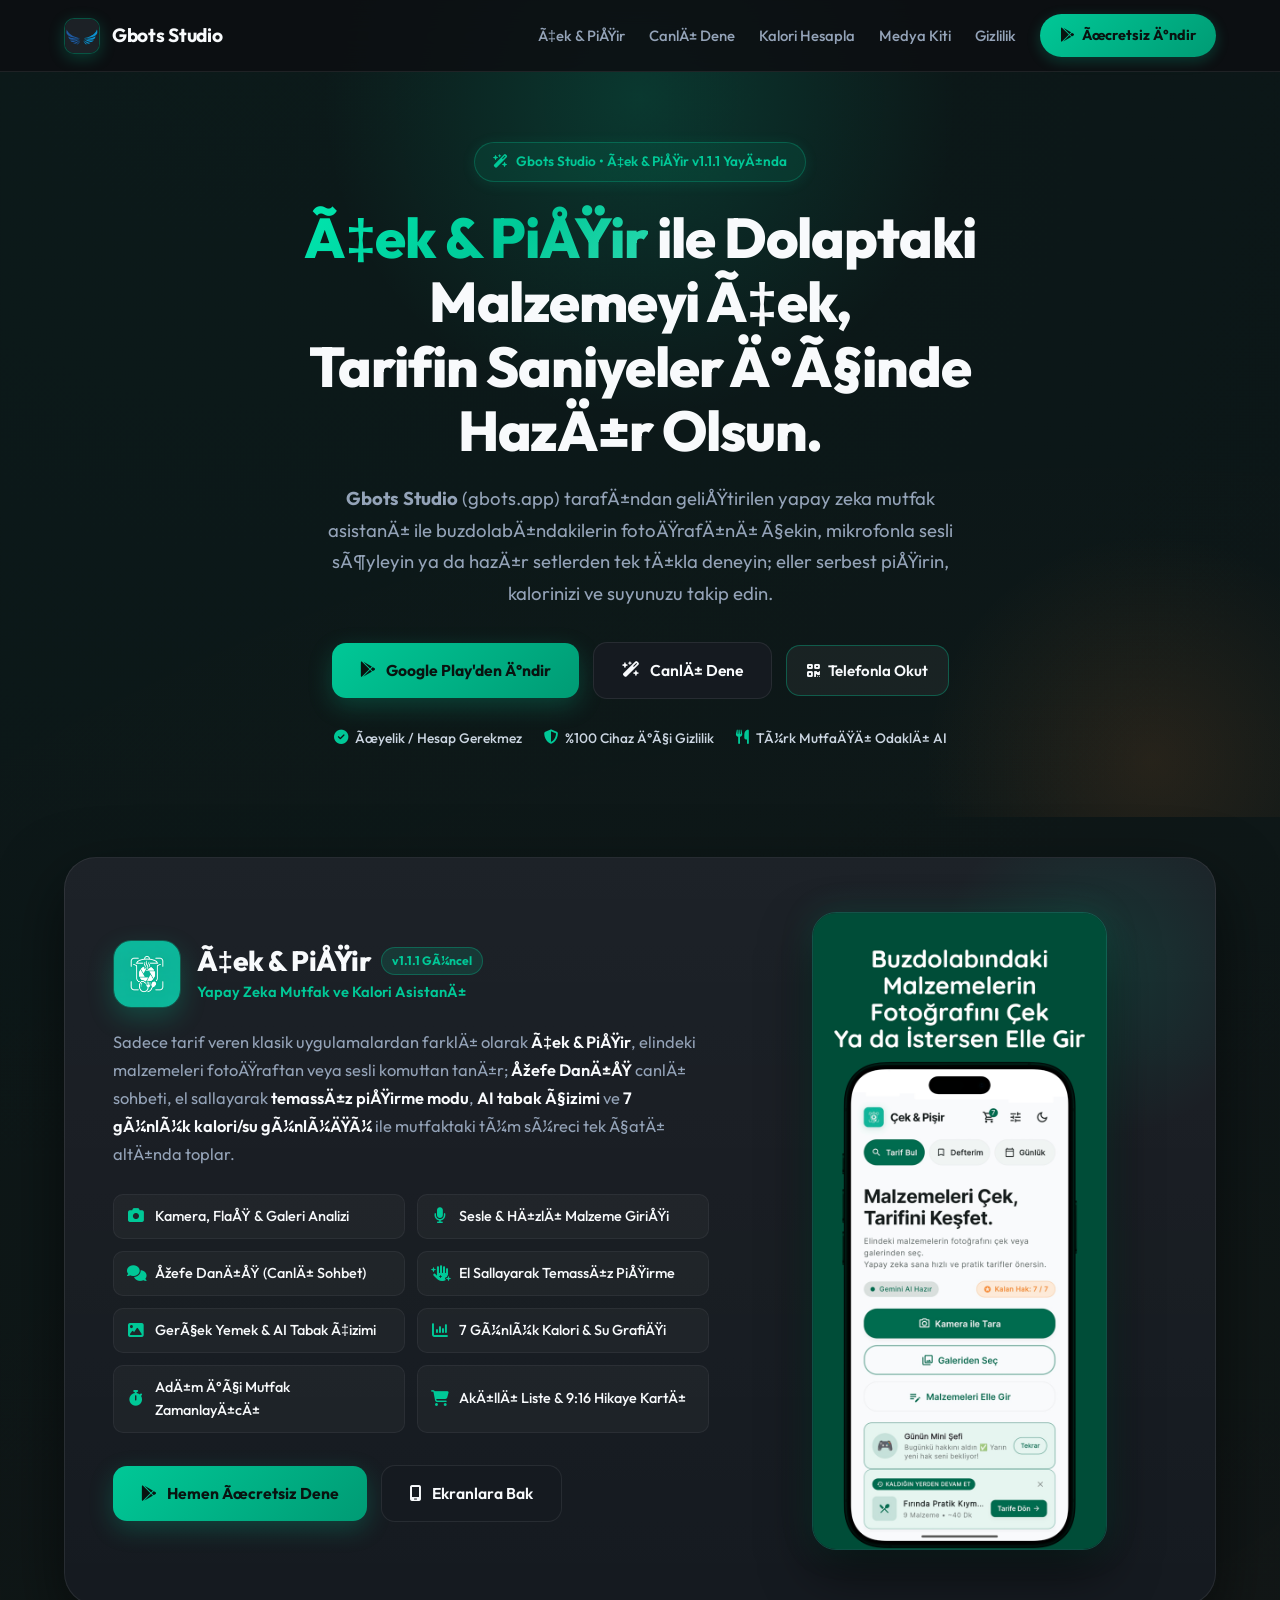
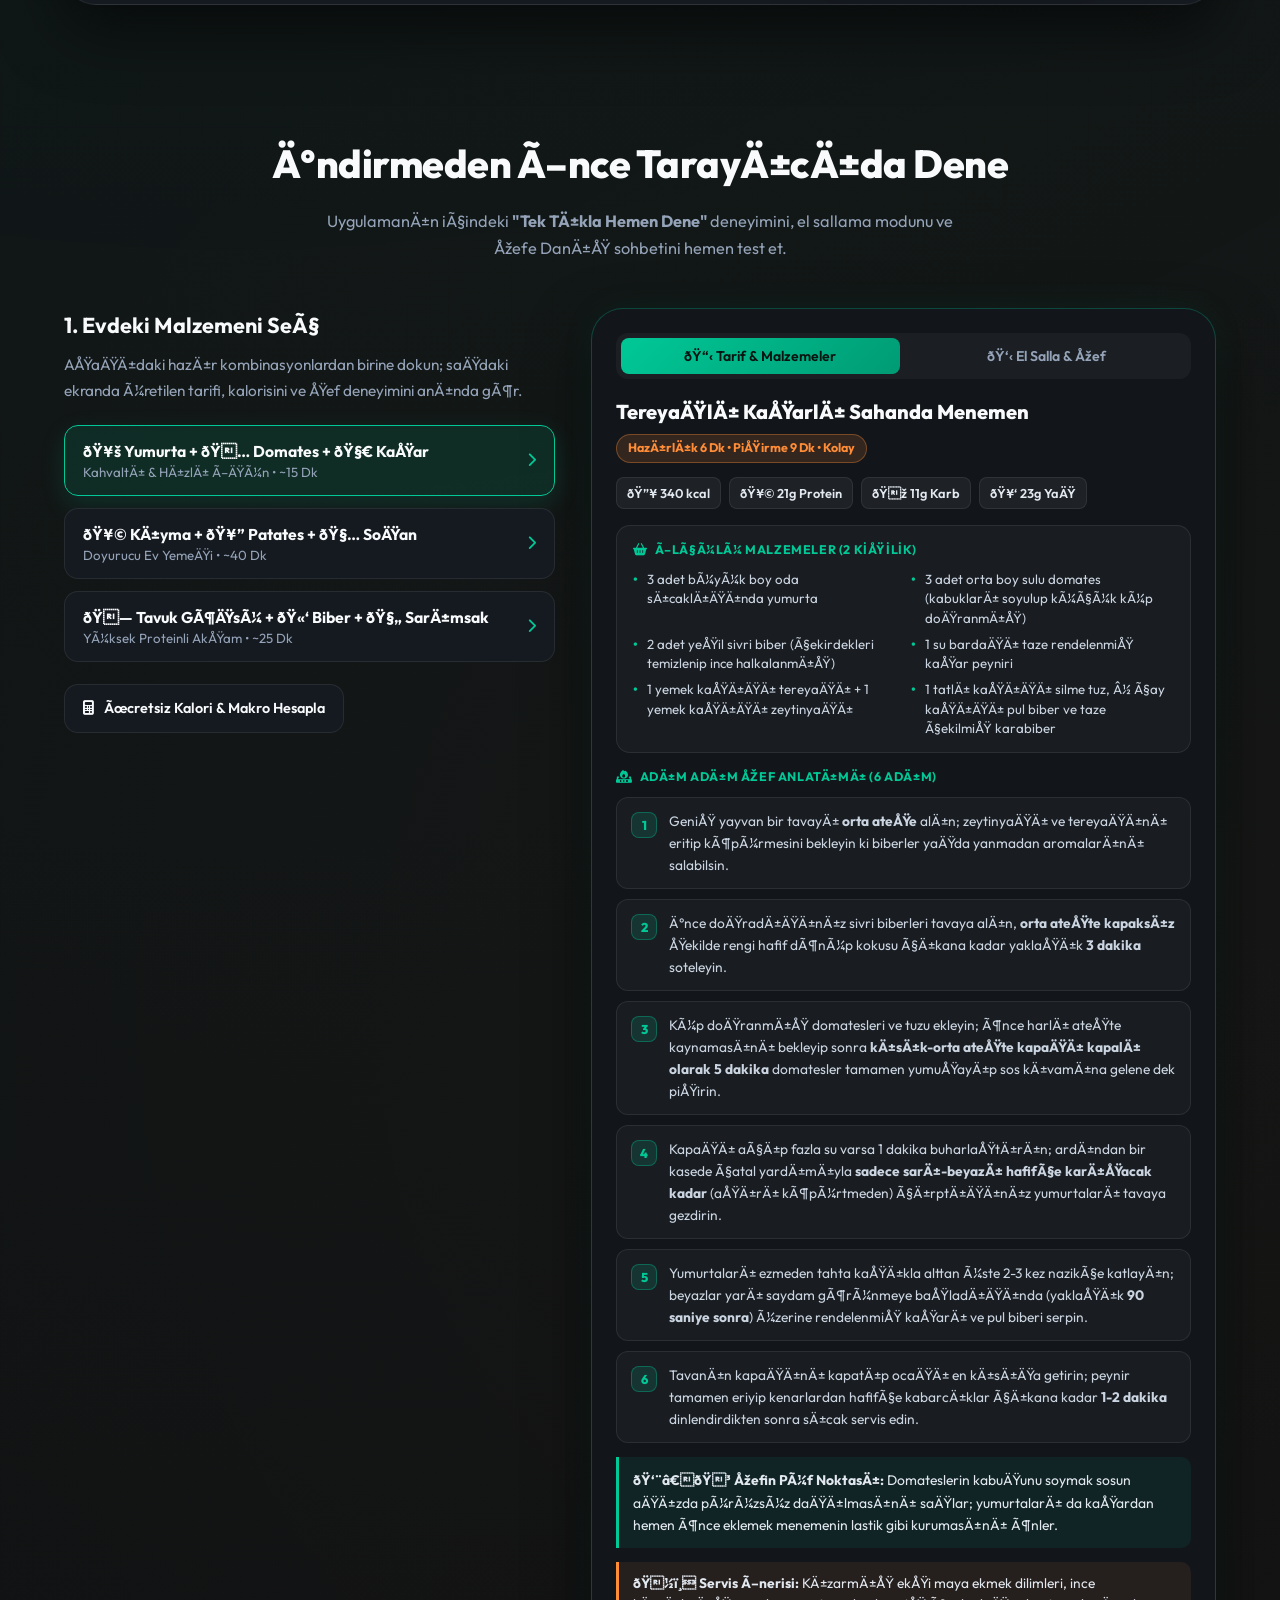
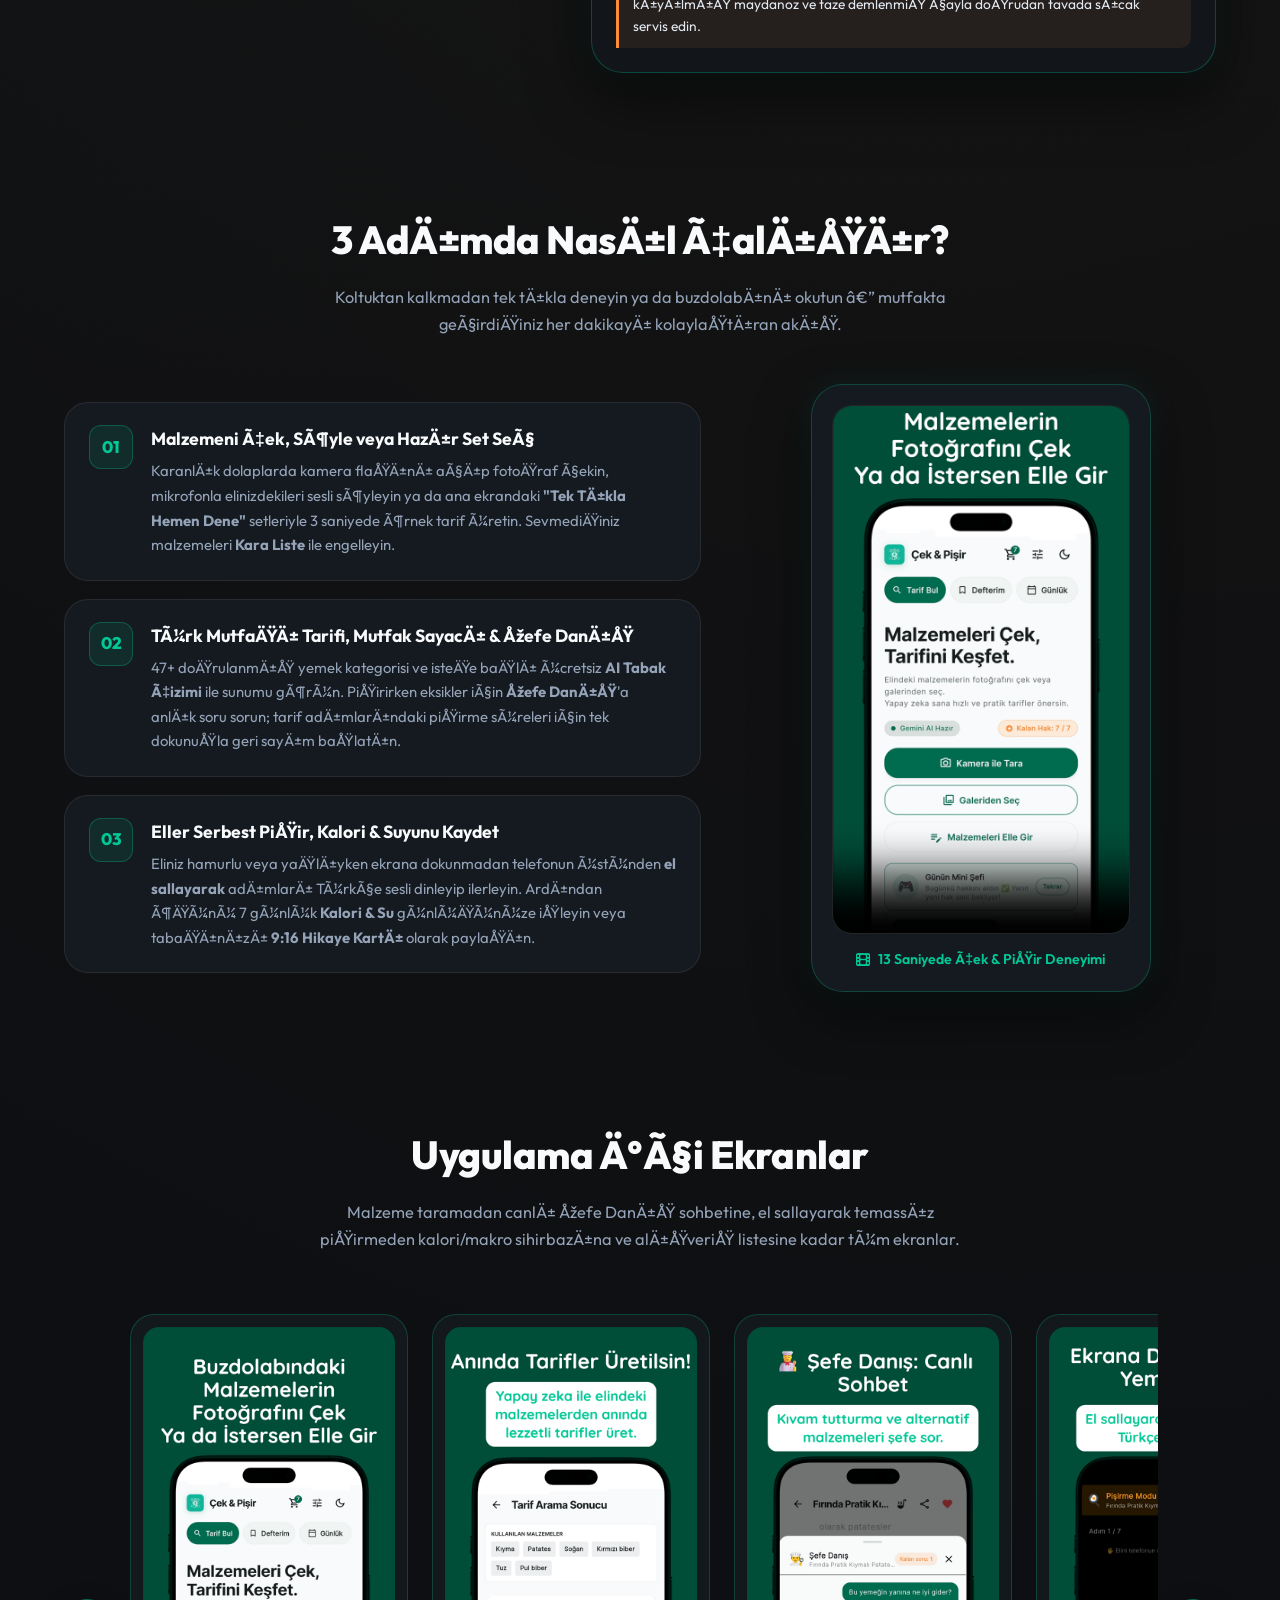
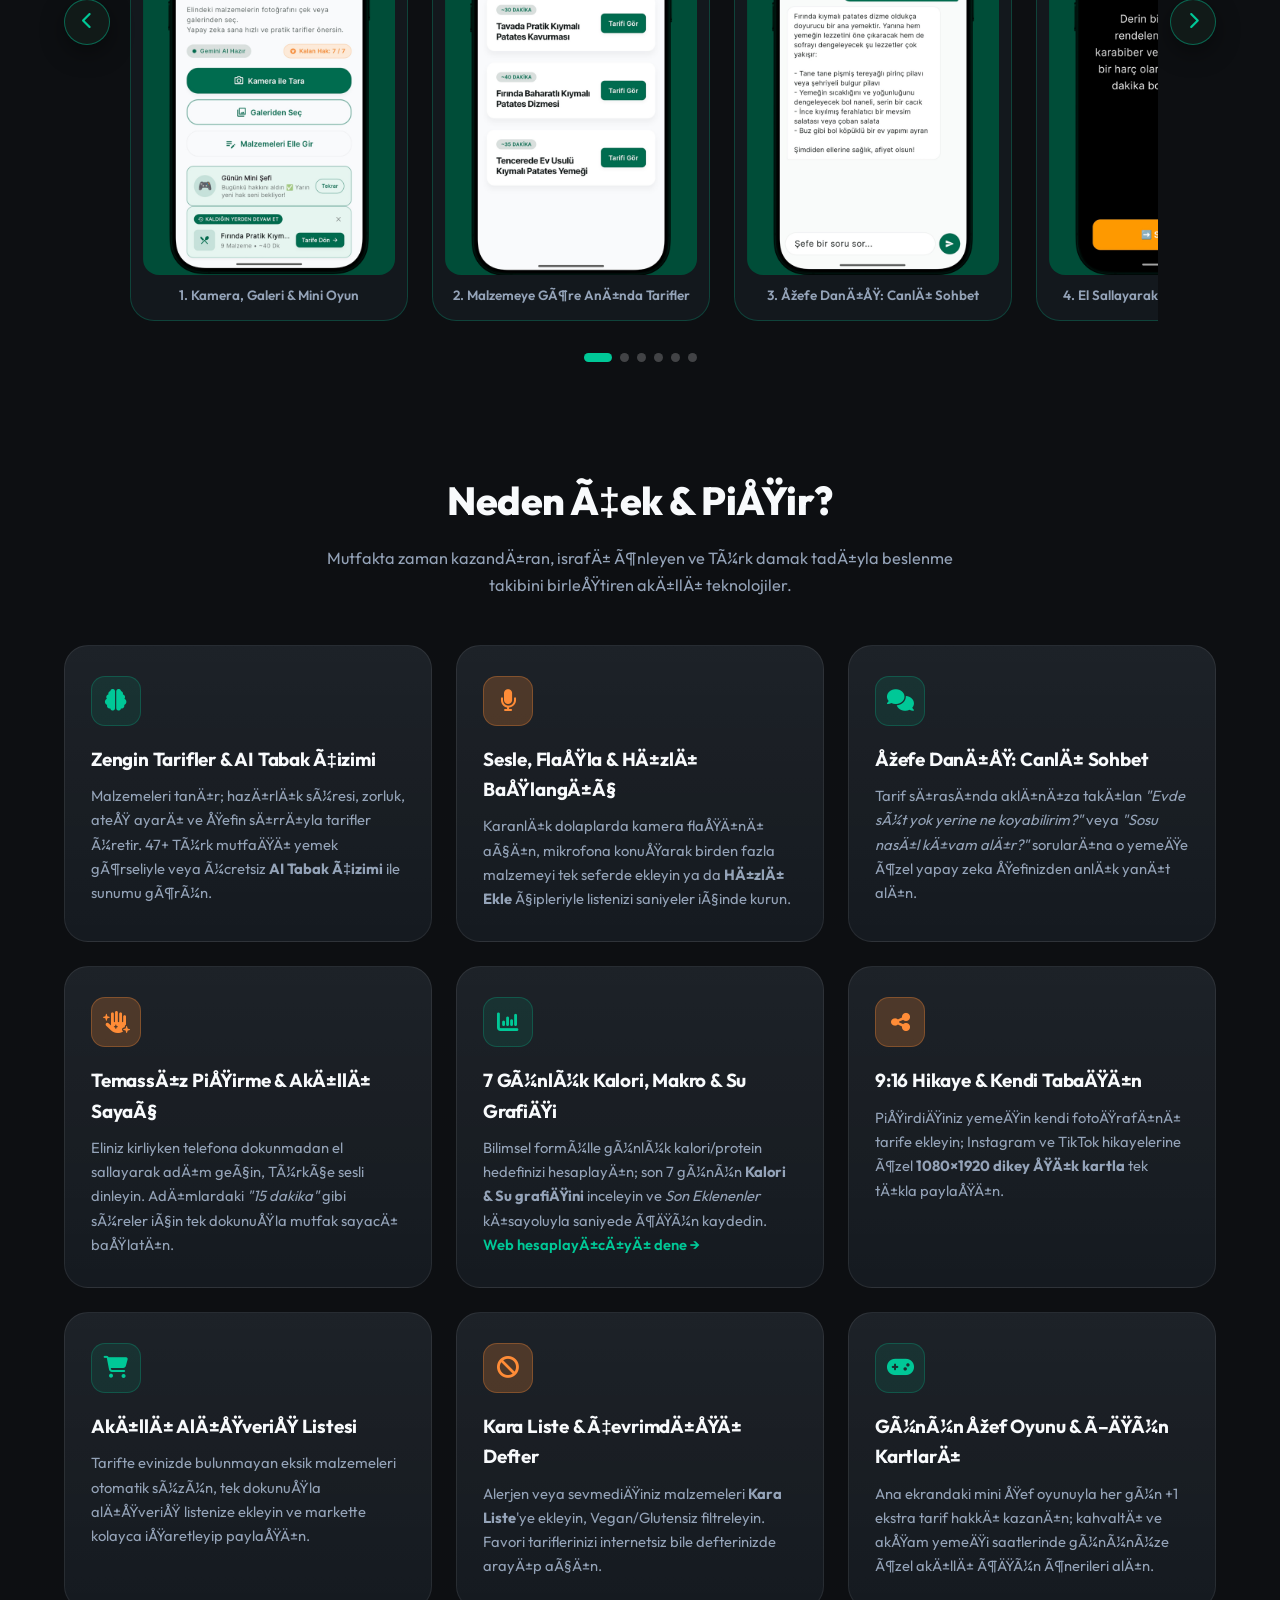
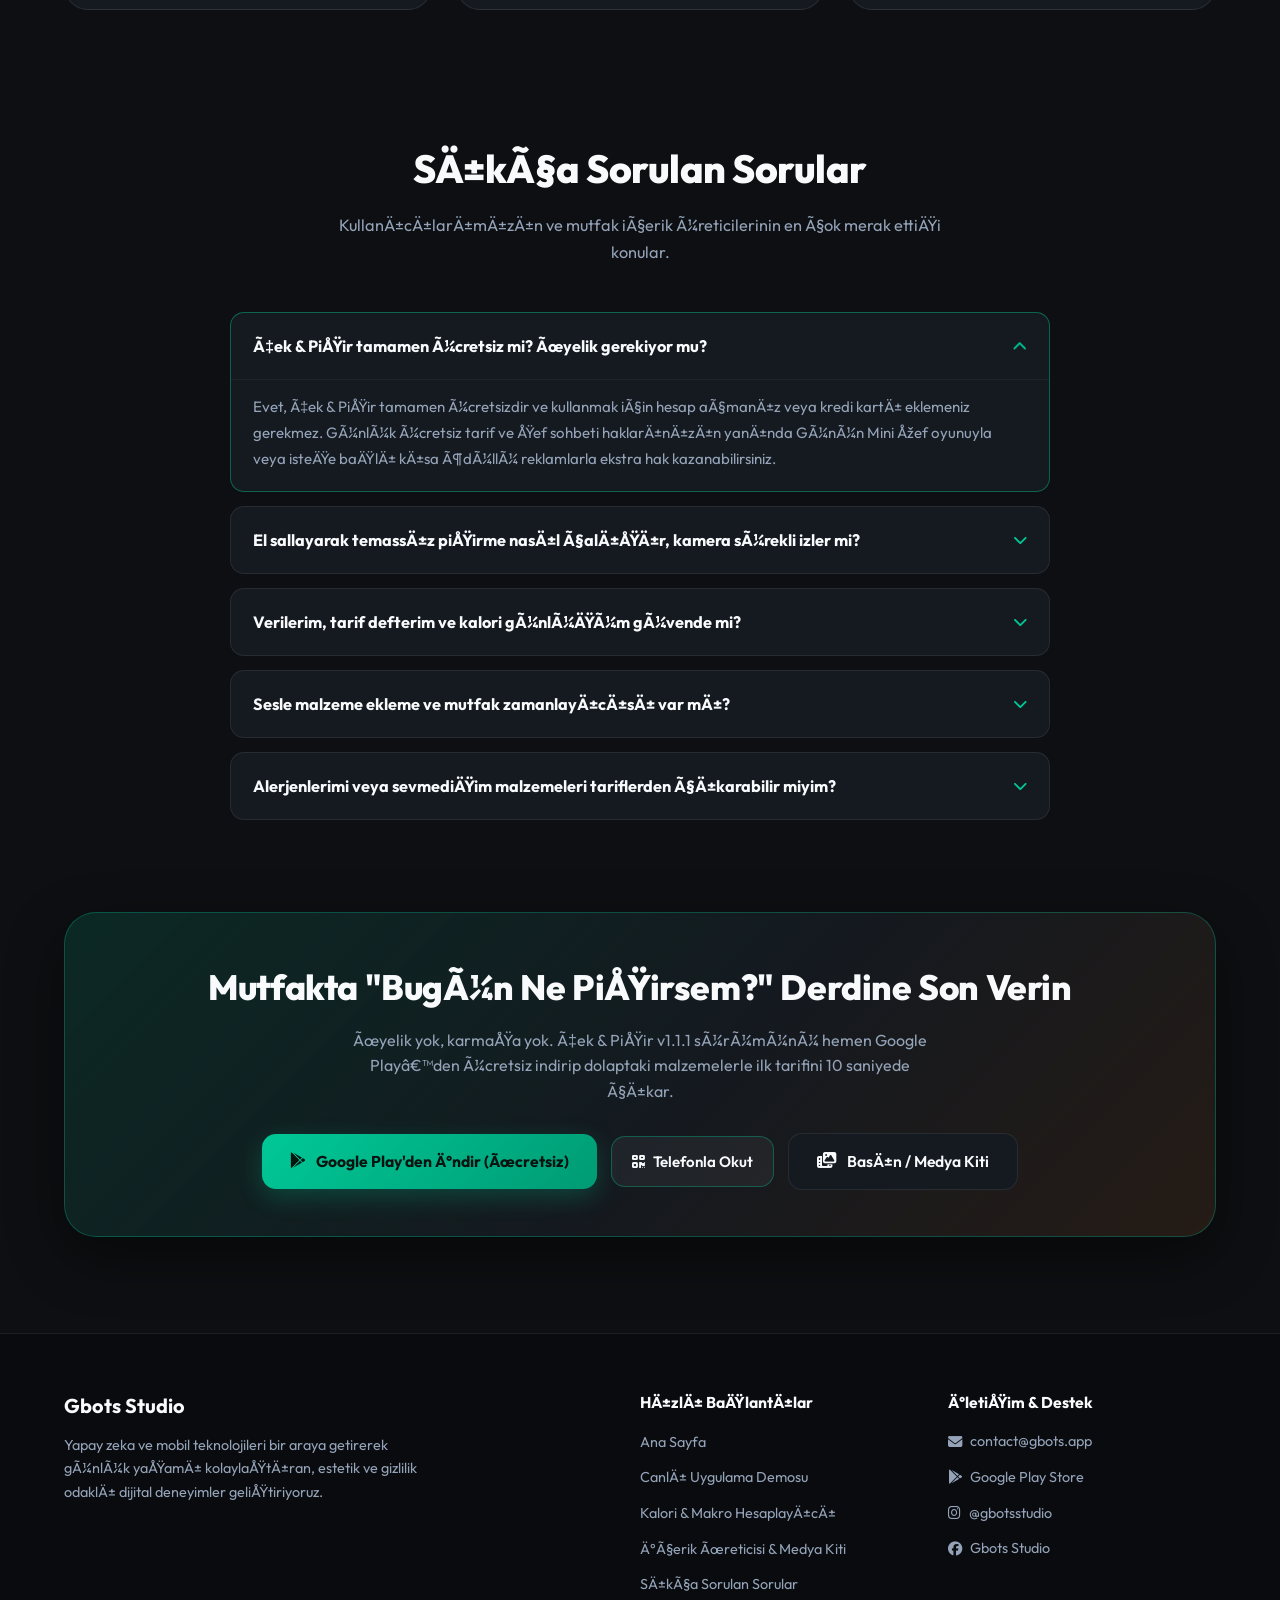
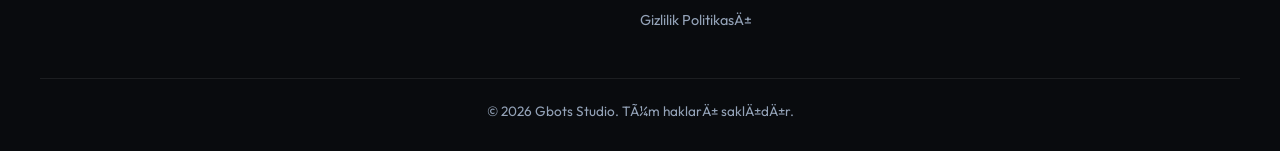
==== commit 6cab7967: "chore: bump website version badges and Schema.org softwareVersion to v1.1.1" ====
--- a/index.html
+++ b/index.html
@@ -157,7 +157,7 @@
         "alternateName": ["Cek & Pisir", "Çek Pişir", "Cek Pisir", "Snap & Cook AI Assistant", "Gbots Çek & Pişir"],
         "operatingSystem": "Android 7.0+",
         "applicationCategory": "FoodAndDrinkApplication",
-        "softwareVersion": "1.1.0",
+        "softwareVersion": "1.1.1",
         "inLanguage": "tr",
         "image": "https://gbots.app/app-icon.png",
         "screenshot": [
@@ -234,7 +234,7 @@
             "name": "Sesle malzeme ekleme ve mutfak zamanlayıcısı var mı?",
             "acceptedAnswer": {
               "@type": "Answer",
-              "text": "Evet. v1.1.0 sürümüyle malzemeleri fotoğraf dışında Türkçe sesle veya hızlı ekleme çipleriyle girebilir, karanlık dolap çekimlerinde flaşı açabilir ve tarif adımlarındaki pişirme süreleri için tek dokunuşla akıllı sayaç başlatabilirsiniz."
+              "text": "Evet. v1.1.1 sürümüyle malzemeleri fotoğraf dışında Türkçe sesle veya hızlı ekleme çipleriyle girebilir, karanlık dolap çekimlerinde flaşı açabilir, aynı malzemelerle tek dokunuşta 3 farklı alternatif tarif üretebilir ve tarif adımlarındaki pişirme süreleri için tek dokunuşla akıllı sayaç başlatabilirsiniz."
             }
           },
           {
@@ -292,7 +292,7 @@
       <div class="hero-glow-secondary"></div>
       <div class="container hero-content">
         <div class="tag-badge">
-          <i class="fa-solid fa-wand-magic-sparkles" aria-hidden="true"></i> Gbots Studio &bull; Çek &amp; Pişir v1.1.0 Yayında
+          <i class="fa-solid fa-wand-magic-sparkles" aria-hidden="true"></i> Gbots Studio &bull; Çek &amp; Pişir v1.1.1 Yayında
         </div>
         <h1 class="hero-title">
           <span>Çek &amp; Pişir</span> ile Dolaptaki Malzemeyi Çek,<br>Tarifin Saniyeler İçinde Hazır Olsun.
@@ -330,7 +330,7 @@
               <div class="app-info">
                 <div class="app-info-head">
                   <h2>Çek &amp; Pişir</h2>
-                  <span class="version-pill">v1.1.0 Güncel</span>
+                  <span class="version-pill">v1.1.1 Güncel</span>
                 </div>
                 <p>Yapay Zeka Mutfak ve Kalori Asistanı</p>
               </div>
@@ -752,7 +752,7 @@
               <i class="fa-solid fa-chevron-down faq-chevron" aria-hidden="true"></i>
             </summary>
             <div class="faq-answer">
-              Evet! v1.1.0 sürümüyle mikrofona Türkçe konuşarak birden fazla malzemeyi tek seferde listeleyebilir, karanlık buzdolabı çekimlerinde kamera flaşını açabilir ve tarif adımlarındaki pişirme süreleri için tek dokunuşla sesli/titreşimli geri sayım başlatabilirsiniz.
+              Evet! v1.1.1 sürümüyle mikrofona Türkçe konuşarak birden fazla malzemeyi tek seferde listeleyebilir, karanlık buzdolabı çekimlerinde kamera flaşını açabilir, aynı malzemelerle tek dokunuşta 3 farklı alternatif tarif üretebilir ve tarif adımlarındaki pişirme süreleri için tek dokunuşla sesli/titreşimli geri sayım başlatabilirsiniz.
             </div>
           </details>
 
@@ -774,7 +774,7 @@
       <div class="container">
         <div class="cta-banner">
           <h2>Mutfakta "Bugün Ne Pişirsem?" Derdine Son Verin</h2>
-          <p>Üyelik yok, karmaşa yok. Çek &amp; Pişir v1.1.0 sürümünü hemen Google Play’den ücretsiz indirip dolaptaki malzemelerle ilk tarifini 10 saniyede çıkar.</p>
+          <p>Üyelik yok, karmaşa yok. Çek &amp; Pişir v1.1.1 sürümünü hemen Google Play’den ücretsiz indirip dolaptaki malzemelerle ilk tarifini 10 saniyede çıkar.</p>
           <div class="hero-cta">
             <a href="https://play.google.com/store/apps/details?id=com.gbots.cekpisir" target="_blank" rel="noopener" class="btn-primary">
               <i class="fa-brands fa-google-play" aria-hidden="true"></i> Google Play'den İndir (Ücretsiz)
